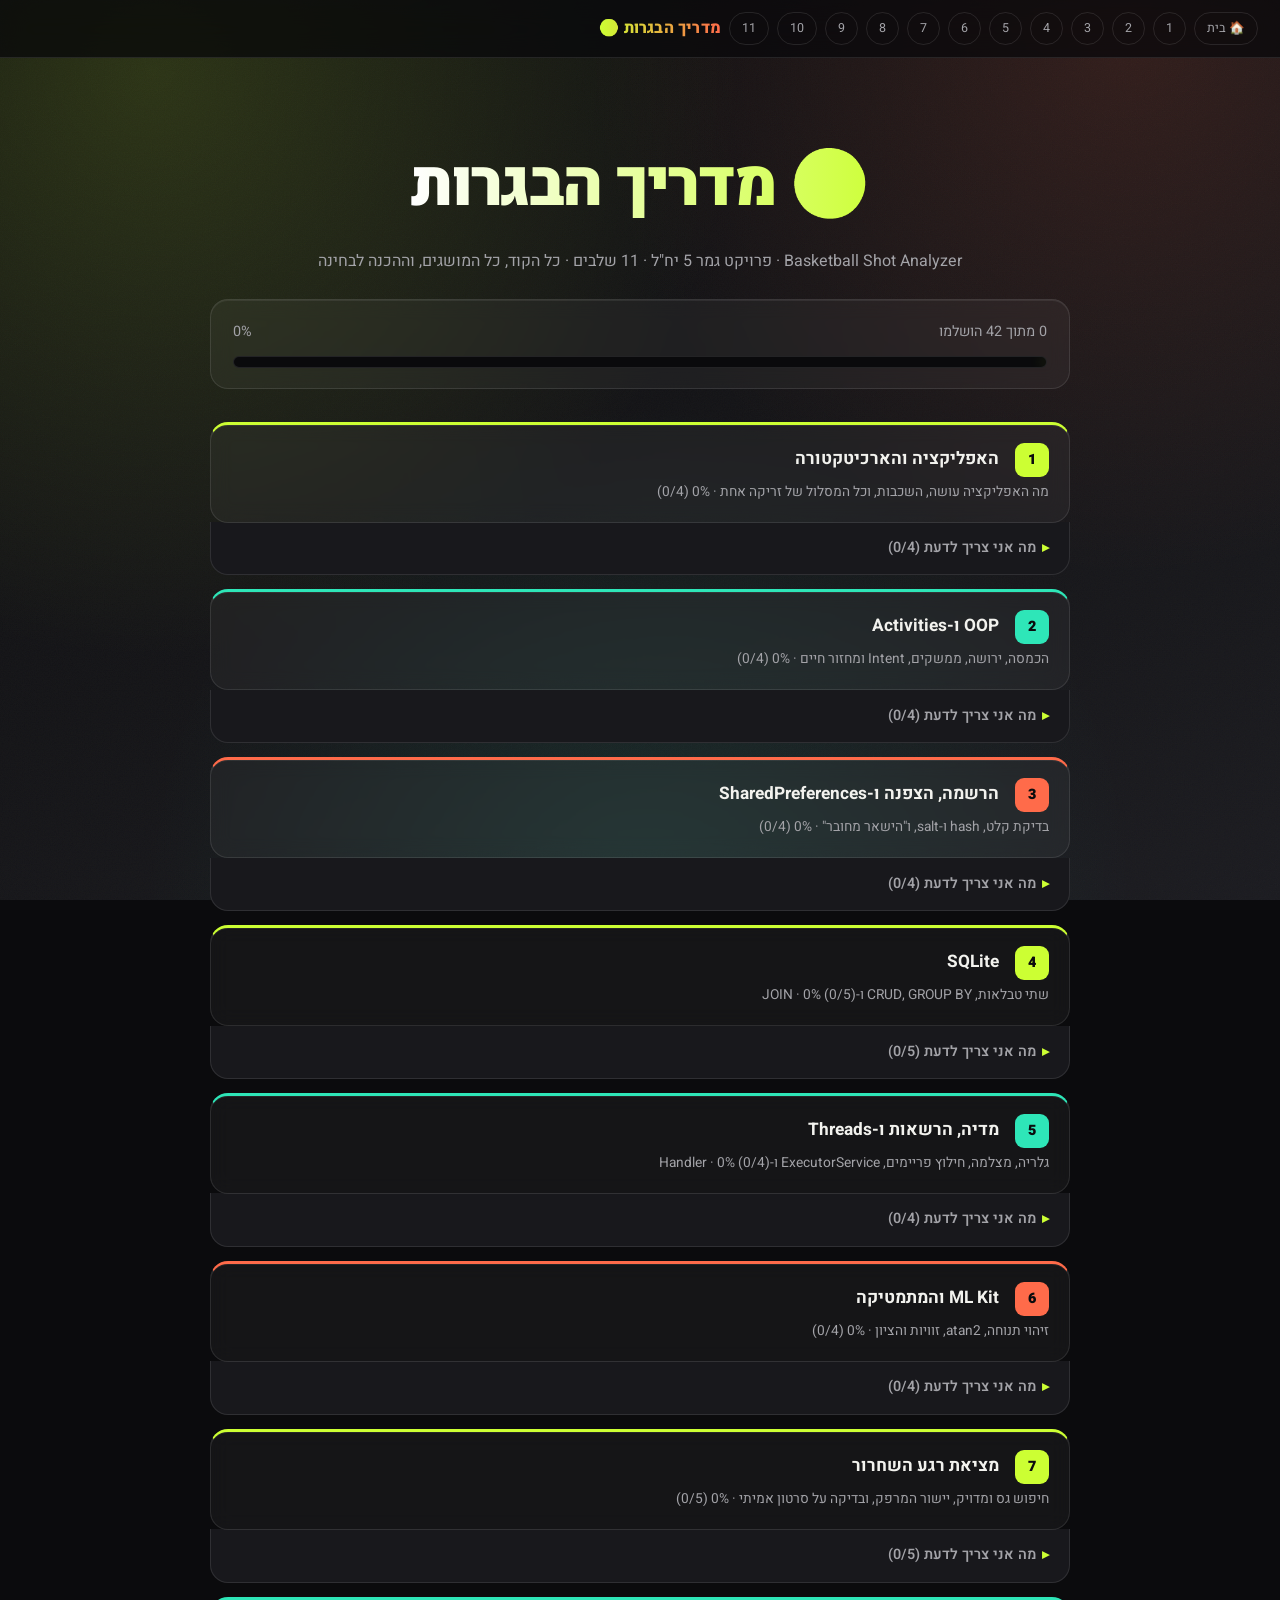
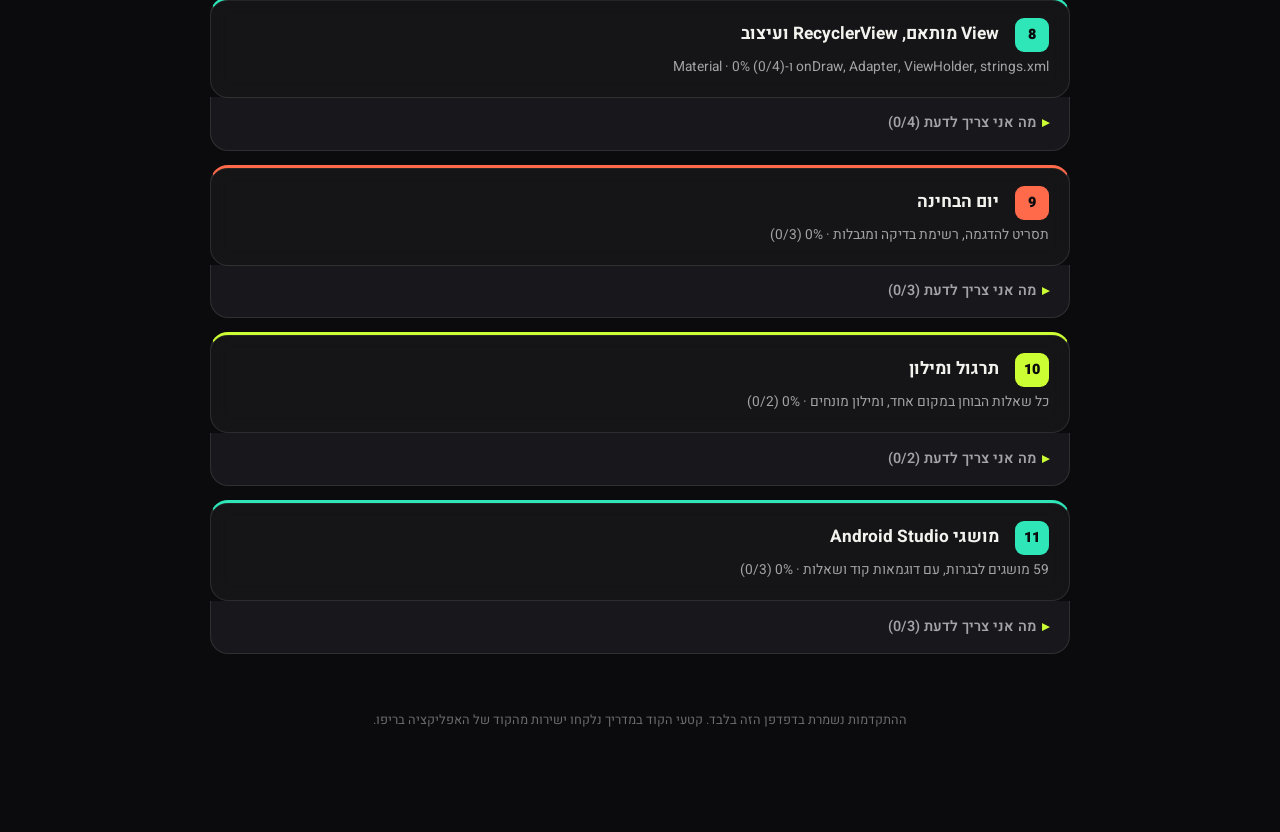
==== docs/index.html @ 3487dc6b "Add the bagrut study site as GitHub Pages in docs/ Eleven stage pages built from the study guide (co" ====
<!DOCTYPE html>
<html lang="he" dir="rtl">
<head>
<meta charset="UTF-8">
<meta name="viewport" content="width=device-width, initial-scale=1.0">
<title>מדריך הבגרות · Basketball Shot Analyzer</title>
<link rel="stylesheet" href="style.css?v=1">
<link rel="stylesheet" href="guide.css?v=1">
</head>
<body>
<div class="topnav" id="topnav-mount"></div>

<div class="wrap">
  <header class="hero">
    <h1>🏀 מדריך הבגרות</h1>
    <div class="sub">Basketball Shot Analyzer · פרויקט גמר 5 יח"ל · 11 שלבים · כל הקוד, כל המושגים, וההכנה לבחינה</div>
  </header>

  <div class="progress-shell">
    <div class="progress-top">
      <span id="progress-label">0 מתוך 0 הושלמו</span>
      <span id="progress-pct">0%</span>
    </div>
    <div class="progress-bar-bg"><div class="progress-bar-fill" id="progress-fill"></div></div>
  </div>

  <div class="card-grid" id="cards"></div>

  <footer class="site-footer">
    ההתקדמות נשמרת בדפדפן הזה בלבד. קטעי הקוד במדריך נלקחו ישירות מהקוד של האפליקציה בריפו.
  </footer>
</div>
<script src="nav.js?v=1"></script>
<script src="effects.js?v=1"></script>
<script>
renderTopNav(null);
const CHECKLIST = {"s1": ["אני מסביר במשפט אחד מה האפליקציה עושה", "אני מכיר את 4 המסכים ואת 3 המדדים של הציון", "אני מסביר למה הקוד מחולק לשכבות", "אני מתאר את 10 השלבים של ניתוח זריקה"], "s2": ["אני מראה בקוד הכמסה, ירושה, ממשק והעמסה", "אני מסביר Intent מפורש ומרומז", "אני מסביר את finish ודגלי CLEAR_TASK", "אני מסביר למה יש קוד ב-onDestroy"], "s3": ["אני מסביר למה לא שומרים סיסמה כטקסט", "אני מסביר מה זה salt ולמה צריך אותו", "אני מתאר איך בודקים סיסמה בהתחברות", "אני מסביר מה נשמר ב-SharedPreferences ולמה"], "s4": ["אני מתאר את שתי הטבלאות ואת המפתח הזר", "אני מראה איפה כל פעולת CRUD", "אני מסביר את שאילתת GROUP BY", "אני מסביר את ה-LEFT JOIN", "אני מסביר למה משתמשים ב-?"], "s5": ["אני מסביר הרשאות בזמן ריצה", "אני מסביר ActivityResultLauncher", "אני מסביר למה הניתוח לא על ה-thread הראשי", "אני מסביר את התפקיד של Handler"], "s6": ["אני מסביר מה ML Kit מחזיר", "אני מסביר את isInFrame ו-isUprightBody", "אני מחשב זווית עם atan2 בעל-פה", "אני מחשב ציון לדוגמה בעל-פה"], "s7": ["אני מסביר את שלושת שלבי החיפוש", "אני מסביר למה מחלקים באורך הגו", "אני מסביר למה חוזרים לתחילת \"היד למעלה\"", "אני מסביר את releaseIndex ואת החציון", "אני מסביר את כפתורי התיקון הידני"], "s8": ["אני מסביר onDraw, Canvas ו-Paint", "אני מסביר איך עובד הזום", "אני מסביר Adapter ו-ViewHolder", "אני מסביר למה הטקסטים ב-strings.xml"], "s9": ["עברתי על תסריט ההדגמה", "הכנתי סרטונים קצרים שעובדים", "אני יודע לענות על כל המגבלות בכנות"], "s10": ["עברתי על כל השאלות", "סימנתי \"אני יודע את זה\" על כל השאלות"], "s11": ["עברתי על כל המושגים שמסומנים \"בפרויקט שלך\"", "עברתי על שאר המושגים", "אני יודע לענות על השאלה של כל מושג"]};
const STORAGE_KEY = "bagrut-guide-progress-v1";
function loadState() {
  try { return JSON.parse(localStorage.getItem(STORAGE_KEY)) || {}; } catch (e) { return {}; }
}
function saveState(state) { try { localStorage.setItem(STORAGE_KEY, JSON.stringify(state)); } catch (e) {} }
let state = loadState();
function itemKey(id, i) { return id + "-" + i; }
function escapeHtml(s) {
  return s.replace(/[&<>"']/g, c => ({ "&": "&amp;", "<": "&lt;", ">": "&gt;", '"': "&quot;", "'": "&#39;" }[c]));
}
function render() {
  const container = document.getElementById("cards");
  container.innerHTML = "";
  let totalItems = 0, totalDone = 0;
  PAGES.forEach(page => {
    const items = CHECKLIST[page.id] || [];
    const done = items.filter((_, i) => state[itemKey(page.id, i)]).length;
    totalItems += items.length;
    totalDone += done;
    const pct = items.length ? Math.round((done / items.length) * 100) : 0;
    const wrap = document.createElement("div");
    wrap.className = "stage-card-wrap";
    const checklistHtml = items.length ? `
      <details class="stage-checklist">
        <summary>מה אני צריך לדעת (${done}/${items.length})</summary>
        <ul>
          ${items.map((label, i) => `
            <li><label>
              <input type="checkbox" data-page="${page.id}" data-i="${i}" ${state[itemKey(page.id, i)] ? "checked" : ""}>
              <span>${escapeHtml(label)}</span>
            </label></li>`).join("")}
        </ul>
      </details>` : "";
    wrap.innerHTML = `
      <a class="stage-card" href="${page.href}">
        <span class="num">${page.label}</span>
        <span class="name">${page.title}</span>
        <div class="weeks">${page.weeks} · ${pct}% (${done}/${items.length})</div>
      </a>
      ${checklistHtml}`;
    container.appendChild(wrap);
  });
  document.getElementById("progress-label").textContent = `${totalDone} מתוך ${totalItems} הושלמו`;
  const overallPct = totalItems ? Math.round((totalDone / totalItems) * 100) : 0;
  document.getElementById("progress-pct").textContent = overallPct + "%";
  document.getElementById("progress-fill").style.width = overallPct + "%";
}
document.addEventListener("change", e => {
  const t = e.target;
  if (!t.matches || !t.matches('input[type="checkbox"][data-page]')) return;
  state[itemKey(t.dataset.page, +t.dataset.i)] = t.checked;
  saveState(state);
  const openIds = [...document.querySelectorAll(".stage-checklist[open] input")].map(i => i.dataset.page);
  render();
  document.querySelectorAll(".stage-checklist").forEach(d => {
    const first = d.querySelector("input");
    if (first && openIds.includes(first.dataset.page)) d.open = true;
  });
});
render();
</script>
</body>
</html>
---- docs/style.css ----
@import url('https://fonts.googleapis.com/css2?family=Heebo:wght@300;400;500;600;700;800;900&family=JetBrains+Mono:wght@400;500;600&display=swap');

:root {
  --bg-0: #0b0b0d;
  --bg-1: #131316;
  --bg-2: #1a1a1f;
  --card: rgba(255, 255, 255, 0.045);
  --card-solid: #18181c;
  --card-border: rgba(255, 255, 255, 0.10);
  --card-border-hover: rgba(204, 255, 51, 0.65);
  --accent: #ccff33;
  --accent-2: #2ee6b8;
  --accent-3: #ff6b4a;
  --text: #f2f2ee;
  --text-dim: #a3a3a8;
  --text-faint: #6b6b70;
  --done: #2ee6b8;
  --danger: #ff8a8a;
  --code-bg: #0a0a0c;
  --radius: 18px;
  --radius-sm: 12px;
  --shadow-soft: 0 10px 40px -12px rgba(4,6,20,0.6);
  --shadow-lift: 0 20px 60px -16px rgba(4,6,20,0.65), 0 2px 8px -2px rgba(204,255,51,0.12);
  --glow-accent: 0 0 0 3px rgba(204,255,51,0.16), 0 8px 30px -8px rgba(204,255,51,0.35);
  --edge-hi: inset 0 1px 0 rgba(255,255,255,0.07);
  --ease: cubic-bezier(.22,1,.36,1);
  --ease-spring: cubic-bezier(.34,1.56,.64,1);
}
* { box-sizing: border-box; }
html { scroll-behavior: smooth; }
body {
  margin: 0;
  font-family: "Heebo", -apple-system, "Segoe UI", Arial, sans-serif;
  color: var(--text);
  line-height: 1.7;
  min-height: 100vh;
  background: var(--bg-0);
  background-image:
    url("data:image/svg+xml,%3Csvg xmlns='http://www.w3.org/2000/svg' width='180' height='180'%3E%3Cfilter id='n'%3E%3CfeTurbulence type='fractalNoise' baseFrequency='0.85' numOctaves='3' stitchTiles='stitch'/%3E%3C/filter%3E%3Crect width='100%25' height='100%25' filter='url(%23n)' opacity='0.035'/%3E%3C/svg%3E"),
    radial-gradient(circle at 12% 8%, rgba(204,255,51,0.16), transparent 42%),
    radial-gradient(circle at 88% 4%, rgba(255,107,74,0.14), transparent 38%),
    radial-gradient(circle at 50% 100%, rgba(46,230,184,0.10), transparent 45%),
    linear-gradient(160deg, var(--bg-0) 0%, var(--bg-1) 55%, var(--bg-2) 100%);
  background-repeat: repeat, no-repeat, no-repeat, no-repeat, no-repeat;
  background-size: 180px 180px, auto, auto, auto, auto;
  background-attachment: fixed;
  position: relative;
}
a { color: var(--accent); }

/* ---------------- accessibility: respect reduced motion ---------------- */
@media (prefers-reduced-motion: reduce) {
  *, *::before, *::after {
    animation-duration: 0.001ms !important;
    animation-iteration-count: 1 !important;
    transition-duration: 0.001ms !important;
    scroll-behavior: auto !important;
  }
}

/* ---------------- keyboard focus ---------------- */
a:focus-visible, button:focus-visible {
  outline: 2px solid var(--accent);
  outline-offset: 2px;
  border-radius: 4px;
}
.term-in:focus-visible { outline: none; }

@keyframes fadeInUp {
  from { opacity: 0; transform: translateY(14px); }
  to { opacity: 1; transform: translateY(0); }
}
@keyframes fadeIn {
  from { opacity: 0; } to { opacity: 1; }
}
@keyframes popIn {
  0% { opacity: 0; transform: scale(.6); }
  60% { opacity: 1; transform: scale(1.08); }
  100% { transform: scale(1); }
}
@keyframes shimmer {
  0% { background-position: -200% 0; }
  100% { background-position: 200% 0; }
}
@keyframes floatY {
  0%, 100% { transform: translateY(0); }
  50% { transform: translateY(-6px); }
}
@keyframes blink { 0%, 55% { opacity: 1; } 56%, 100% { opacity: 0; } }
@keyframes spin { to { transform: rotate(360deg); } }
@keyframes ringPulse {
  0% { box-shadow: 0 0 0 0 rgba(204,255,51,0.45); }
  100% { box-shadow: 0 0 0 14px rgba(204,255,51,0); }
}
@keyframes revealPop {
  0% { opacity: 0; transform: translateY(32px) scale(.95); }
  55% { opacity: 1; }
  100% { opacity: 1; transform: translateY(0) scale(1); }
}
@keyframes gradientShift {
  0%, 100% { background-position: 0% 50%; }
  50% { background-position: 100% 50%; }
}
@keyframes pillGlow {
  0%, 100% { box-shadow: 0 0 0 1px rgba(204,255,51,0.25) inset, 0 0 12px 0 rgba(204,255,51,0.35); }
  50% { box-shadow: 0 0 0 1px rgba(204,255,51,0.4) inset, 0 0 22px 4px rgba(204,255,51,0.55); }
}

/* ---------- scroll-triggered entrance (progressive enhancement, see effects.js) ---------- */
.reveal-hidden { opacity: 0; transform: translateY(32px) scale(.95); }
.reveal-in { animation: revealPop .7s var(--ease-spring) both; }

.reveal { animation: fadeInUp .55s var(--ease) both; }
.wrap > *:nth-child(1) { animation-delay: .02s; }
.wrap > *:nth-child(2) { animation-delay: .08s; }
.wrap > *:nth-child(3) { animation-delay: .14s; }

/* ---------------- top nav ---------------- */
.topnav {
  position: sticky;
  top: 0;
  z-index: 30;
  display: flex;
  align-items: center;
  gap: 8px;
  padding: 12px 22px;
  background: rgba(10, 10, 12, 0.78);
  backdrop-filter: blur(14px) saturate(140%);
  -webkit-backdrop-filter: blur(14px) saturate(140%);
  border-bottom: 1px solid var(--card-border);
  flex-wrap: wrap;
  animation: fadeIn .4s ease both;
}
.topnav .brand {
  font-weight: 800;
  text-decoration: none;
  color: var(--text);
  margin-left: auto;
  background: linear-gradient(90deg, var(--accent), var(--accent-3));
  -webkit-background-clip: text;
  background-clip: text;
  color: transparent;
  letter-spacing: .2px;
}
.topnav .stage-pill {
  font-size: 0.78rem;
  color: var(--text-dim);
  border: 1px solid var(--card-border);
  padding: 5px 12px;
  border-radius: 999px;
  text-decoration: none;
  white-space: nowrap;
  transition: all .25s var(--ease);
}
.topnav .stage-pill:hover { border-color: var(--card-border-hover); color: var(--text); transform: translateY(-1px); background: rgba(204,255,51,0.08); }
.topnav .stage-pill:active { transform: translateY(0) scale(0.96); transition-duration: .1s; }
.topnav .stage-pill.current { border-color: var(--accent); color: var(--text); background: linear-gradient(90deg, rgba(204,255,51,0.22), rgba(255,107,74,0.14)); animation: pillGlow 2.6s ease-in-out infinite; }
.topnav .stage-pill.wsl { border-color: var(--accent-2); }

.wrap { max-width: 900px; margin: 0 auto; padding: 30px 20px 100px; }

header.hero { text-align: center; margin-bottom: 6px; }
header.hero h1 {
  font-size: clamp(2.3rem, 7vw, 4rem);
  margin-bottom: 8px;
  font-weight: 900;
  letter-spacing: -0.03em;
  background: linear-gradient(90deg, #fff, var(--accent) 35%, var(--accent-3) 60%, var(--accent-2) 85%, #fff);
  background-size: 300% 100%;
  -webkit-background-clip: text; background-clip: text; color: transparent;
  animation: floatY 6s ease-in-out infinite, gradientShift 8s ease-in-out infinite;
  display: inline-block;
}
header.hero .sub { color: var(--text-dim); font-size: 1rem; }

/* ---------------- lesson header ---------------- */
.lesson-head { margin-bottom: 30px; }
.lesson-head .stage-tag {
  color: var(--accent-2);
  font-weight: 700;
  font-size: 0.85rem;
  letter-spacing: .5px;
  text-transform: uppercase;
}
.lesson-head h1 {
  font-size: clamp(1.9rem, 5.5vw, 2.75rem);
  margin: 6px 0;
  font-weight: 800;
  letter-spacing: -0.02em;
}
.lesson-head .weeks { color: var(--text-dim); font-size: 0.98rem; }

article { animation: fadeIn .5s ease both; }
article h2 {
  font-size: 1.5rem;
  margin-top: 46px;
  padding-bottom: 10px;
  border-bottom: 1px solid var(--card-border);
  color: var(--text);
  font-weight: 800;
  letter-spacing: -0.01em;
  position: relative;
}
article h2::before {
  content: "";
  display: inline-block;
  width: 11px; height: 11px;
  border-radius: 3px;
  background: var(--accent);
  margin-inline-end: 10px;
  transform: rotate(45deg);
}
article h3 {
  font-size: 1.1rem;
  margin-top: 28px;
  color: var(--accent);
  font-weight: 600;
}
article p { margin: 13px 0; color: var(--text); }
article ul, article ol { margin: 10px 0; padding-inline-start: 24px; }
article li { margin: 7px 0; }
article strong { color: #fff; font-weight: 700; }
article em { color: var(--accent-2); font-style: normal; }
article a { text-underline-offset: 3px; text-decoration-thickness: 1.5px; transition: color .2s ease; }
article a:hover { color: var(--accent-3); }

article code {
  background: var(--code-bg);
  border: 1px solid var(--card-border);
  border-radius: 5px;
  padding: 2px 7px;
  font-family: "JetBrains Mono", Consolas, monospace;
  font-size: 0.87em;
  direction: ltr;
  unicode-bidi: embed;
  color: #e2f0a3;
}
article pre {
  background: var(--code-bg);
  border: 1px solid var(--card-border);
  border-radius: var(--radius-sm);
  padding: 16px 18px;
  overflow-x: auto;
  direction: ltr;
  text-align: left;
  margin: 16px 0;
  box-shadow: var(--shadow-soft);
  position: relative;
}
article pre::before {
  content: "●  ●  ●";
  display: block;
  color: #45454c;
  font-size: 0.6rem;
  letter-spacing: 3px;
  margin-bottom: 8px;
}
article pre code {
  background: none; border: none; padding: 0;
  font-size: 0.86rem; color: #e2e2da;
}

.callout {
  background: linear-gradient(135deg, rgba(204,255,51,0.10), rgba(255,107,74,0.06));
  border: 1px solid var(--card-border);
  border-inline-start: 3px solid var(--accent);
  border-radius: var(--radius-sm);
  padding: 14px 18px;
  margin: 18px 0;
  font-size: 0.96rem;
  transition: transform .25s var(--ease), border-color .25s ease;
}
.callout:hover { transform: translateX(-2px); border-color: var(--card-border-hover); }
.callout strong.tag { color: var(--accent); }

.reference-note {
  background: linear-gradient(135deg, rgba(46,230,184,0.10), rgba(46,230,184,0.03));
  border: 1px solid var(--card-border);
  border-inline-start: 3px solid var(--accent-2);
  border-radius: var(--radius-sm);
  padding: 14px 18px;
  margin: 20px 0;
  font-size: 0.94rem;
}

/* ---------------- index cards ---------------- */
.card-grid { display: grid; gap: 14px; margin: 22px 0; }
.stage-card {
  display: block;
  background: var(--card);
  backdrop-filter: blur(10px);
  border: 1px solid var(--card-border);
  border-top: 3px solid var(--accent);
  border-radius: var(--radius);
  padding: 18px 20px;
  text-decoration: none;
  color: var(--text);
  transition: transform .3s var(--ease-spring), border-color .3s ease, box-shadow .3s ease;
  position: relative;
  overflow: hidden;
  box-shadow: var(--edge-hi);
  --mx: 50%; --my: 50%; --rx: 0deg; --ry: 0deg;
  transform-style: preserve-3d;
  will-change: transform;
}
.stage-card::after {
  content: "";
  position: absolute; inset: 0;
  background: linear-gradient(120deg, transparent 30%, rgba(255,255,255,0.05) 45%, transparent 60%);
  transform: translateX(-100%);
  transition: transform .6s ease;
}
.stage-card:hover::after { transform: translateX(100%); }
.stage-card::before {
  content: "";
  position: absolute; inset: 0;
  background: radial-gradient(circle at var(--mx) var(--my), rgba(255,255,255,0.14), transparent 55%);
  opacity: 0;
  transition: opacity .35s ease;
  pointer-events: none;
}
.stage-card:hover::before { opacity: 1; }
.stage-card:hover {
  border-color: var(--card-border-hover);
  transform: perspective(700px) rotateX(var(--rx)) rotateY(var(--ry)) translateY(-4px) scale(1.015);
  box-shadow: var(--shadow-lift), var(--edge-hi), 0 0 32px -8px rgba(204,255,51,0.35);
}
.stage-card:active { transform: perspective(700px) rotateX(var(--rx)) rotateY(var(--ry)) translateY(-1px) scale(0.98); transition-duration: .1s; }
.stage-card .num {
  display: inline-flex;
  width: 34px; height: 34px;
  border-radius: 9px;
  align-items: center; justify-content: center;
  font-weight: 900;
  font-size: 0.9rem;
  margin-inline-end: 12px;
  background: var(--accent);
  color: #0b0b0d;
}
.stage-card .name { font-weight: 700; font-size: 1.08rem; }
.stage-card .weeks { color: var(--text-dim); font-size: 0.86rem; margin-top: 4px; }
.stage-card-wrap:nth-child(3n+2) .stage-card { border-top-color: var(--accent-2); }
.stage-card-wrap:nth-child(3n+2) .stage-card .num { background: var(--accent-2); }
.stage-card-wrap:nth-child(3n+3) .stage-card { border-top-color: var(--accent-3); }
.stage-card-wrap:nth-child(3n+3) .stage-card .num { background: var(--accent-3); }
.stage-card.wsl { border-top-color: var(--accent-2); }
.stage-card.wsl .num { background: var(--accent-2); }

.stage-checklist {
  margin-top: -1px;
  background: var(--card-solid);
  border: 1px solid var(--card-border);
  border-top: none;
  border-radius: 0 0 var(--radius) var(--radius);
  padding: 4px 16px;
  font-size: 0.9rem;
}
.stage-checklist summary {
  cursor: pointer;
  padding: 10px 4px;
  color: var(--text-dim);
  font-weight: 600;
  list-style: none;
}
.stage-checklist summary::-webkit-details-marker { display: none; }
.stage-checklist summary::before {
  content: "▸";
  display: inline-block;
  margin-inline-end: 6px;
  color: var(--accent);
}
.stage-checklist[open] summary::before { content: "▾"; }
.stage-checklist ul { list-style: none; margin: 0; padding: 0 0 10px; }
.stage-checklist li { padding: 6px 4px; border-top: 1px solid var(--card-border); }
.stage-checklist li:first-child { border-top: none; }
.stage-checklist label { display: flex; align-items: flex-start; gap: 8px; cursor: pointer; color: var(--text); }
.stage-checklist input[type="checkbox"] { margin-top: 3px; accent-color: var(--accent); width: 16px; height: 16px; flex: none; cursor: pointer; }
.stage-checklist input[type="checkbox"]:checked + span { color: var(--text-dim); text-decoration: line-through; }

/* ---------------- prev/next ---------------- */
.prevnext {
  display: flex;
  justify-content: space-between;
  gap: 12px;
  margin-top: 46px;
  padding-top: 22px;
  border-top: 1px solid var(--card-border);
}
.prevnext a {
  flex: 1;
  background: var(--card);
  backdrop-filter: blur(10px);
  border: 1px solid var(--card-border);
  border-radius: var(--radius-sm);
  padding: 13px 16px;
  text-decoration: none;
  color: var(--text);
  font-size: 0.92rem;
  transition: all .25s var(--ease);
}
.prevnext a:hover { border-color: var(--card-border-hover); transform: translateY(-2px); box-shadow: var(--shadow-lift), var(--edge-hi); }
.prevnext a:active { transform: translateY(0) scale(0.99); transition-duration: .1s; }
.prevnext .dir { display: block; color: var(--text-dim); font-size: 0.76rem; margin-bottom: 3px; }

/* ---------------- progress bar ---------------- */
.progress-shell {
  background: var(--card);
  backdrop-filter: blur(10px);
  border: 1px solid var(--card-border);
  border-radius: var(--radius);
  padding: 20px 22px;
  margin: 24px 0 32px;
  box-shadow: var(--edge-hi);
}
.progress-top { display: flex; justify-content: space-between; margin-bottom: 12px; font-size: 0.9rem; color: var(--text-dim); }
.progress-bar-bg { background: var(--code-bg); border-radius: 999px; height: 12px; overflow: hidden; border: 1px solid var(--card-border); }
.progress-bar-fill {
  height: 100%;
  background: linear-gradient(90deg, var(--accent), var(--accent-2), var(--accent-3));
  background-size: 200% 100%;
  border-radius: 999px;
  transition: width .6s var(--ease);
  width: 0%;
  animation: shimmer 3s linear infinite;
  box-shadow: 0 0 14px 1px rgba(204,255,51,0.45);
}

footer.site-footer { text-align: center; color: var(--text-faint); font-size: 0.8rem; margin-top: 56px; }

/* ---------------- interactive practice ---------------- */
.practice-banner {
  display: block;
  margin-top: 44px;
  background: linear-gradient(90deg, rgba(204,255,51,0.18), rgba(255,107,74,0.18));
  border: 1px solid var(--accent);
  border-radius: var(--radius);
  padding: 16px 20px;
  text-decoration: none;
  color: var(--text);
  font-weight: 700;
  text-align: center;
  transition: transform .25s var(--ease);
}
.practice-banner:hover { transform: translateY(-2px) scale(1.01); }

.p-quiz, .p-scenario, .p-task {
  background: var(--card);
  backdrop-filter: blur(10px);
  border: 1px solid var(--card-border);
  border-radius: var(--radius);
  padding: 20px 22px;
  margin: 20px 0;
  transition: border-color .3s ease, box-shadow .3s ease;
  box-shadow: var(--edge-hi);
  position: relative;
  overflow: hidden;
  --mx: 50%; --my: 50%;
}
.p-quiz::before, .p-scenario::before, .p-task::before {
  content: "";
  position: absolute; inset: 0;
  background: radial-gradient(circle at var(--mx) var(--my), rgba(204,255,51,0.10), transparent 60%);
  opacity: 0;
  transition: opacity .35s ease;
  pointer-events: none;
}
.p-quiz:hover::before, .p-scenario:hover::before, .p-task:hover::before { opacity: 1; }
.p-quiz:hover, .p-scenario:hover, .p-task:hover { border-color: var(--card-border-hover); box-shadow: var(--edge-hi), 0 0 26px -10px rgba(204,255,51,0.3); }
.p-scenario { border-inline-start: 3px solid var(--accent); }
.p-task { border-inline-start: 3px solid var(--accent-2); }
.p-quiz .p-q, .p-step .p-q { font-weight: 700; margin-bottom: 14px; font-size: 1.02rem; }
.p-scenario h3, .p-task h3 { margin-top: 0; color: var(--text); }
.p-intro { color: var(--text-dim); margin-bottom: 16px; }
.p-situation {
  background: var(--code-bg);
  border: 1px dashed var(--card-border);
  border-radius: 10px;
  padding: 12px 16px;
  margin: 16px 0 12px;
  font-size: 0.95rem;
  animation: fadeInUp .35s var(--ease) both;
}
.p-opts { display: grid; gap: 9px; margin: 10px 0; }
button.p-opt {
  background: var(--code-bg);
  border: 1px solid var(--card-border);
  border-radius: 10px;
  color: var(--text);
  padding: 12px 16px;
  font-size: 0.95rem;
  font-family: inherit;
  text-align: start;
  cursor: pointer;
  transition: all .2s var(--ease);
}
button.p-opt:hover:not(:disabled) { border-color: var(--accent); background: rgba(204,255,51,0.08); transform: translateX(-3px); }
button.p-opt:active:not(:disabled) { transform: translateX(-1px) scale(0.985); transition-duration: .1s; }
button.p-opt.good { border-color: var(--done); background: rgba(46,230,184,0.14); animation: popIn .35s var(--ease); }
button.p-opt.bad { border-color: var(--danger); background: rgba(255,138,138,0.12); }
button.p-opt:disabled { opacity: 0.55; cursor: default; }
.p-why, .p-feedback {
  margin-top: 12px;
  padding: 12px 16px;
  border-radius: 10px;
  background: rgba(204,255,51,0.08);
  border: 1px solid var(--card-border);
  font-size: 0.93rem;
  animation: fadeInUp .3s var(--ease) both;
}
button.p-next {
  margin-top: 14px;
  background: linear-gradient(90deg, var(--accent), var(--accent-3));
  border: none;
  border-radius: 10px;
  color: #05070f;
  font-weight: 700;
  font-family: inherit;
  padding: 11px 20px;
  cursor: pointer;
  font-size: 0.95rem;
  transition: transform .2s var(--ease), filter .2s ease;
}
button.p-next:hover { filter: brightness(1.12); transform: translateY(-2px); box-shadow: var(--glow-accent); }
button.p-next:active { transform: translateY(0) scale(0.97); transition-duration: .1s; }
.p-debrief {
  margin-top: 18px;
  padding: 14px 18px;
  border-radius: 10px;
  background: rgba(46,230,184,0.1);
  border: 1px solid var(--done);
  font-size: 0.95rem;
  animation: popIn .4s var(--ease);
}
.p-step { margin-top: 20px; padding-top: 4px; animation: fadeInUp .35s var(--ease) both; }

button.p-help-btn {
  display: block;
  margin-top: 12px;
  background: transparent;
  border: 1px dashed var(--accent-3);
  color: var(--accent-3);
  border-radius: 10px;
  padding: 8px 14px;
  font-family: inherit;
  font-size: 0.88rem;
  cursor: pointer;
  transition: all .2s var(--ease);
}
button.p-help-btn:hover { background: rgba(255,107,74,0.1); border-style: solid; }
.p-help {
  margin-top: 10px;
  padding: 12px 16px;
  border-radius: 10px;
  background: rgba(255,107,74,0.08);
  border: 1px solid var(--accent-3);
  font-size: 0.93rem;
  animation: fadeInUp .3s var(--ease) both;
}
.p-task details {
  margin-top: 14px;
  background: var(--code-bg);
  border: 1px solid var(--card-border);
  border-radius: 10px;
  padding: 12px 16px;
  transition: border-color .2s ease;
}
.p-task details:hover { border-color: var(--card-border-hover); }
.p-task summary { cursor: pointer; font-weight: 600; color: var(--accent); }
.p-task details[open] summary { margin-bottom: 10px; }
.p-mission { margin-bottom: 4px; }

/* ---------------- in-browser terminal simulator ---------------- */
.term-wrap { margin: 24px 0; }
.term-missions {
  background: var(--card-solid);
  border: 1px solid var(--card-border);
  border-bottom: none;
  border-radius: var(--radius) var(--radius) 0 0;
  padding: 14px 18px;
  font-size: 0.92rem;
}
.term-missions-title { font-weight: 700; margin-bottom: 8px; }
.term-missions ul { list-style: none; margin: 0; padding: 0; }
.term-missions li { padding: 4px 0; color: var(--text-dim); }
.term-missions li.done { color: var(--done); }
.term-missions li code { font-size: 0.85em; }
.term-missions-done {
  margin-top: 10px;
  color: var(--done);
  font-weight: 700;
}
.term-box {
  background: #09090b;
  border: 1px solid var(--card-border);
  border-radius: 0 0 var(--radius) var(--radius);
  overflow: hidden;
  font-family: "JetBrains Mono", Consolas, monospace;
  font-size: 0.85rem;
  position: relative;
}
.term-wrap:not(:has(.term-missions)) .term-box { border-radius: var(--radius); }
.term-bar {
  background: #0e0e11;
  color: var(--text-dim);
  padding: 8px 14px;
  font-size: 0.78rem;
  border-bottom: 1px solid var(--card-border);
  text-align: left;
}
.term-bar::before {
  content: "";
  display: inline-block;
  width: 40px; height: 10px;
  vertical-align: middle;
  margin-inline-end: 8px;
  background:
    radial-gradient(circle 4px at 6px 5px, #ff5f57, transparent 4.6px),
    radial-gradient(circle 4px at 20px 5px, #febc2e, transparent 4.6px),
    radial-gradient(circle 4px at 34px 5px, #28c840, transparent 4.6px);
  opacity: .85;
}
.term-out {
  padding: 12px 14px 2px;
  max-height: 300px;
  min-height: 60px;
  overflow-y: auto;
  text-align: left;
}
.t-cmd { color: #7ee7a8; white-space: pre-wrap; word-break: break-all; }
.t-out { color: var(--text); white-space: pre-wrap; word-break: break-all; }
.t-out.t-err { color: var(--danger); }
.t-out.t-muted { color: var(--text-dim); direction: rtl; text-align: right; }
.term-line {
  display: flex;
  align-items: center;
  padding: 6px 14px 12px;
  gap: 0;
}
.term-prompt { color: #7ee7a8; white-space: pre; }
.term-in {
  flex: 1;
  background: transparent;
  border: none;
  outline: none;
  color: var(--text);
  font-family: inherit;
  font-size: inherit;
  caret-color: var(--accent-2);
}

.quiz-mount .p-quiz { margin: 16px 0; }
.section-note { color: var(--text-dim); font-size: 0.88rem; margin-top: -6px; }

@media (max-width: 640px) {
  .wrap { padding: 22px 14px 90px; }
  .topnav { padding: 10px 14px; gap: 6px; }
}
---- docs/guide.css ----
/* guide.css - components of the bagrut guide, on top of style.css (same design as the DevOps course site) */
:root {
  --paper: var(--bg-0);
  --panel: var(--card);
  --ink: var(--text);
  --muted: var(--text-dim);
  --rule: var(--card-border);
  --brass: var(--accent-2);
  --code-ink: #e2e2da;
  --tk: #ff8a6b;
  --ts: #2ee6b8;
  --tc: #6f6f76;
  --tn: #ccff33;
  --ta: #ffd166;
  --good: #2ee6b8;
  --medium: #ffd166;
  --bad: #ff8a8a;
  --mono: "JetBrains Mono", Consolas, monospace;
  --display: "Heebo", -apple-system, "Segoe UI", Arial, sans-serif;
  color-scheme: dark;
}

/* sections that came from the single-page guide */
article section.ch { padding: 0; border: 0; }
article .lead { font-size: 1.08rem; color: var(--text-dim); }

/* code blocks with the file name */
figure.code { margin: 18px 0; min-width: 0; }
figure.code figcaption {
  font: 500 0.78rem/1 var(--mono); color: var(--text-dim);
  padding: 0 4px 8px; text-align: left; direction: ltr;
}
figure.code pre { margin: 0; }
figure.code .ln { display: block; min-height: 1.6em; }
.tk { color: var(--tk); font-weight: 600; } .ts { color: var(--ts); } .tc { color: var(--tc); }
.tn { color: var(--tn); } .ta { color: var(--ta); }

/* "what to say to the examiner" */
.say {
  margin: 22px 0; padding: 14px 18px;
  background: linear-gradient(135deg, rgba(204,255,51,0.10), rgba(255,107,74,0.06));
  border: 1px solid var(--card-border); border-inline-start: 3px solid var(--accent);
  border-radius: var(--radius-sm);
}
.say .lbl { font-size: 0.82rem; font-weight: 700; color: var(--accent); }
.say p { margin: 6px 0 0; font-size: 1.04rem; }

/* tables */
.tbl { overflow-x: auto; margin: 18px 0; border: 1px solid var(--card-border); border-radius: var(--radius-sm); background: var(--card); }
table { border-collapse: collapse; width: 100%; font-size: 0.95rem; }
th, td { text-align: right; padding: 10px 14px; border-bottom: 1px solid var(--card-border); vertical-align: top; }
tr:last-child td { border-bottom: 0; }
th { font-size: 0.8rem; color: var(--text-dim); font-weight: 700; }

/* layers of the architecture */
.layers { display: grid; gap: 10px; margin: 20px 0; }
.layer {
  display: grid; grid-template-columns: 110px minmax(0, 1fr); gap: 6px 16px; align-items: baseline;
  background: var(--card); border: 1px solid var(--card-border); border-radius: var(--radius-sm); padding: 12px 16px;
}
.layer .nm { font: 600 0.95rem var(--mono); color: var(--accent); direction: ltr; text-align: right; }
.layer .cls { display: flex; flex-wrap: wrap; gap: 4px 14px; font-family: var(--mono); font-size: 0.85rem; direction: ltr; justify-content: flex-end; }
.layer .why { grid-column: 2; font-size: 0.92rem; color: var(--text-dim); }

/* ordered steps */
ol.steps { list-style: none; padding: 0; margin: 18px 0; counter-reset: s; }
ol.steps > li {
  counter-increment: s; display: grid; grid-template-columns: 34px minmax(0, 1fr); gap: 12px;
  padding: 12px 0; border-top: 1px solid var(--card-border); margin: 0;
}
ol.steps > li::before {
  content: counter(s); width: 28px; height: 28px; border-radius: 8px; display: grid; place-items: center;
  background: var(--accent); color: #111; font-weight: 800; font-size: 0.9rem;
}
ol.steps .th { font-size: 0.8rem; color: var(--accent-2); font-weight: 700; }

/* exam questions (open answer) */
.qa { margin: 18px 0 8px; }
.qa h4 { color: var(--accent-2); font-size: 0.9rem; margin: 26px 0 8px; }
.qa details {
  background: var(--card); border: 1px solid var(--card-border); border-radius: var(--radius-sm);
  margin: 8px 0; transition: border-color .25s ease;
}
.qa details:hover { border-color: var(--card-border-hover); }
.qa summary { cursor: pointer; padding: 12px 16px; font-weight: 600; list-style: none; display: grid; grid-template-columns: 22px minmax(0, 1fr); gap: 8px; }
.qa summary::-webkit-details-marker { display: none; }
.qa summary::before { content: "+"; font: 600 1.1rem/1.4 var(--mono); color: var(--accent); }
.qa details[open] summary::before { content: "−"; }
.qa .ans { padding: 0 46px 14px 16px; }
.qa .ans p { margin: 4px 0; }

/* labs */
.lab {
  margin: 24px 0; padding: 18px 20px; background: var(--card); border: 1px solid var(--card-border);
  border-top: 3px solid var(--accent-2); border-radius: var(--radius);
}
.lab-title { font-weight: 800; font-size: 1.08rem; margin: 0 0 4px; }
.lab-sub { font-size: 0.92rem; color: var(--text-dim); margin: 0 0 14px; }
.lab-grid { display: grid; grid-template-columns: minmax(0, 1fr) minmax(0, 1fr); gap: 20px; align-items: start; }
.lab svg { width: 100%; height: auto; display: block; background: var(--code-bg); border: 1px solid var(--card-border); border-radius: var(--radius-sm); touch-action: none; }
.readout { font: 0.82rem/1.75 var(--mono); direction: ltr; text-align: left; min-width: 0; overflow-x: auto; }
.readout .big { font: 800 1.9rem/1.2 var(--display); color: var(--accent); }
.readout .k { color: var(--text-dim); }
.ctl { display: grid; gap: 4px; margin-bottom: 14px; }
.ctl label { font-size: 0.9rem; font-weight: 600; display: flex; justify-content: space-between; gap: 8px; }
.ctl label output { font: 600 0.9rem var(--mono); color: var(--accent); }
.ctl input[type=range] { width: 100%; accent-color: var(--accent); }
.chk { font-size: 0.9rem; display: flex; gap: 8px; align-items: center; }
.chk input { accent-color: var(--accent); }
.score-total { font: 900 4rem/1 var(--display); font-variant-numeric: tabular-nums; }
.bar { height: 6px; background: var(--code-bg); border-radius: 999px; margin: 8px 0 12px; overflow: hidden; }
.bar i { display: block; height: 100%; background: currentColor; border-radius: 999px; transition: width .25s; }
.parts { font: 0.8rem/1.8 var(--mono); direction: ltr; text-align: left; overflow-x: auto; }
.fb { margin-top: 10px; white-space: pre-line; }

/* practice quiz */
.quiz {
  margin: 22px 0; padding: 22px; background: var(--card); border: 1px solid var(--card-border);
  border-top: 3px solid var(--accent); border-radius: var(--radius); box-shadow: var(--shadow-soft);
}
.quiz-top { display: flex; flex-wrap: wrap; gap: 12px; align-items: center; justify-content: space-between; font-size: 0.9rem; color: var(--text-dim); }
.quiz select { font: inherit; color: var(--text); background: var(--code-bg); border: 1px solid var(--card-border); border-radius: 8px; padding: 6px 10px; }
.quiz .tag { font-size: 0.8rem; color: var(--accent-2); font-weight: 700; margin-top: 16px; }
.quiz .q { font-weight: 800; font-size: 1.3rem; line-height: 1.45; margin: 6px 0 16px; min-height: 2.6em; }
.quiz .a { border-top: 1px solid var(--card-border); padding-top: 12px; }
.btns { display: flex; flex-wrap: wrap; gap: 10px; margin-top: 16px; align-items: center; }
button.b {
  font: 700 0.92rem var(--display); padding: 9px 18px; border-radius: 999px; cursor: pointer;
  border: 1px solid var(--card-border); background: transparent; color: var(--text); transition: all .2s var(--ease);
}
button.b:hover { border-color: var(--card-border-hover); transform: translateY(-1px); }
button.b.primary { background: var(--accent); color: #111; border-color: var(--accent); }
.known { font-size: 0.9rem; display: flex; gap: 8px; align-items: center; }
.known input { accent-color: var(--accent); }

/* glossary */
dl.gloss { display: grid; grid-template-columns: minmax(130px, max-content) minmax(0, 1fr); gap: 0 18px; margin: 18px 0; }
dl.gloss dt { font: 600 0.88rem/1.5 var(--mono); color: var(--accent); direction: ltr; text-align: right; padding: 10px 0; border-top: 1px solid var(--card-border); }
dl.gloss dd { margin: 0; padding: 10px 0; border-top: 1px solid var(--card-border); }

/* checklist */
.check { list-style: none; padding: 0 !important; margin: 14px 0; }
.check li { position: relative; padding: 8px 28px 8px 0; border-top: 1px solid var(--card-border); margin: 0; }
.check li::before { content: "☐"; position: absolute; inset-inline-start: 0; top: 7px; color: var(--accent); }
.note { font-size: 0.88rem; color: var(--text-dim); }

/* android concepts page */
.tools { display: flex; flex-wrap: wrap; gap: 12px 20px; align-items: center; margin: 10px 0 6px; }
.tools input[type=search] {
  font: inherit; color: var(--text); background: var(--code-bg); border: 1px solid var(--card-border);
  border-radius: 999px; padding: 10px 18px; flex: 1 1 260px; min-width: 0;
}
.tools input[type=search]:focus-visible { outline: 2px solid var(--accent); outline-offset: 2px; }
.tools .count { font-size: 0.88rem; color: var(--text-dim); }
.concept {
  background: var(--card); border: 1px solid var(--card-border); border-radius: var(--radius);
  padding: 16px 20px 6px; margin: 14px 0;
}
.concept-head { display: flex; flex-wrap: wrap; align-items: baseline; gap: 6px 14px; }
.concept-head .term { font: 700 1rem/1.4 var(--mono); color: var(--accent); direction: ltr; unicode-bidi: isolate; }
.concept-head h3 { margin: 0 !important; font-size: 1rem !important; color: var(--text) !important; }
.badge {
  font-size: 0.76rem; font-weight: 700; color: var(--accent-2) !important; text-decoration: none !important;
  border: 1px solid var(--accent-2); padding: 1px 10px; border-radius: 999px; white-space: nowrap;
}
.badge:hover { background: rgba(46,230,184,0.14); }
.empty-note { color: var(--text-dim); padding: 24px 0; }

@media (max-width: 640px) {
  .lab-grid { grid-template-columns: minmax(0, 1fr); }
  .layer { grid-template-columns: minmax(0, 1fr); }
  .layer .why { grid-column: 1; }
  .layer .nm, .layer .cls { text-align: right; justify-content: flex-start; }
  dl.gloss { grid-template-columns: minmax(0, 1fr); }
  dl.gloss dd { border-top: 0; padding-top: 0; }
  .score-total { font-size: 3.2rem; }
}
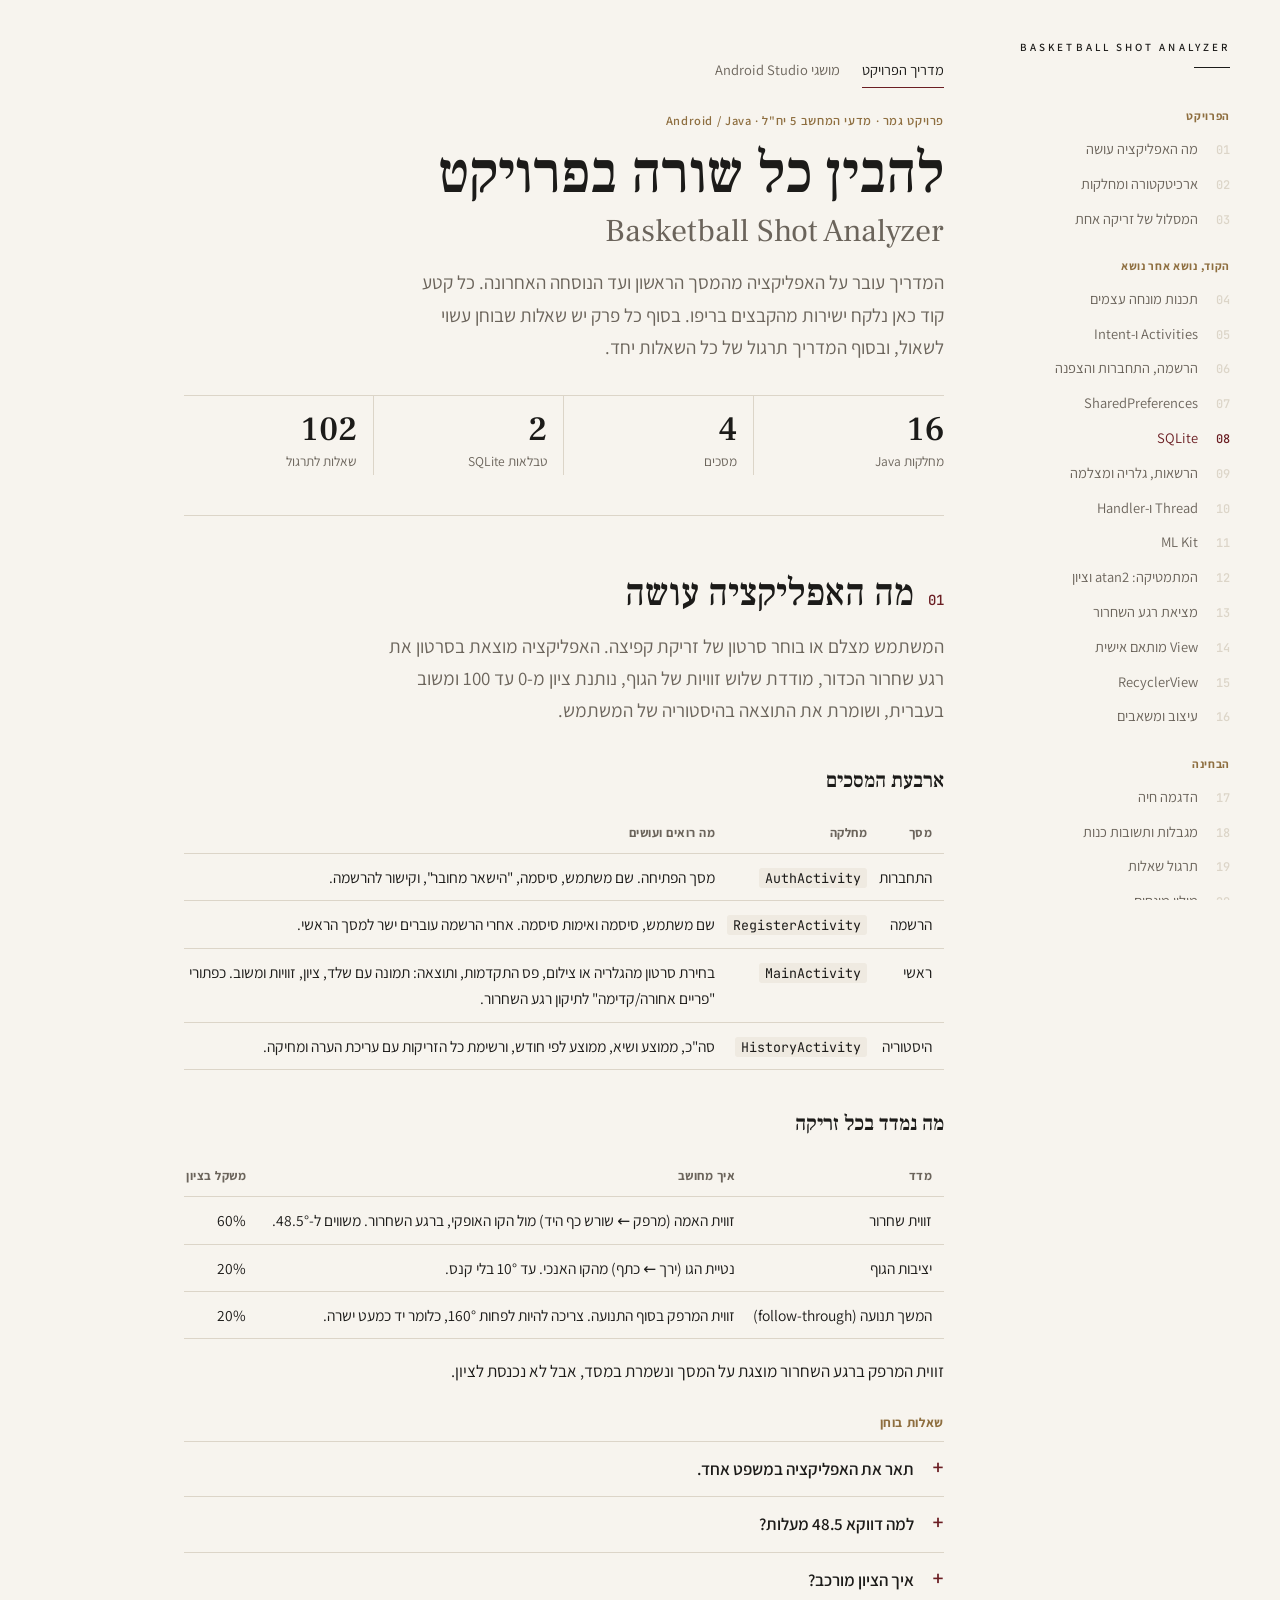
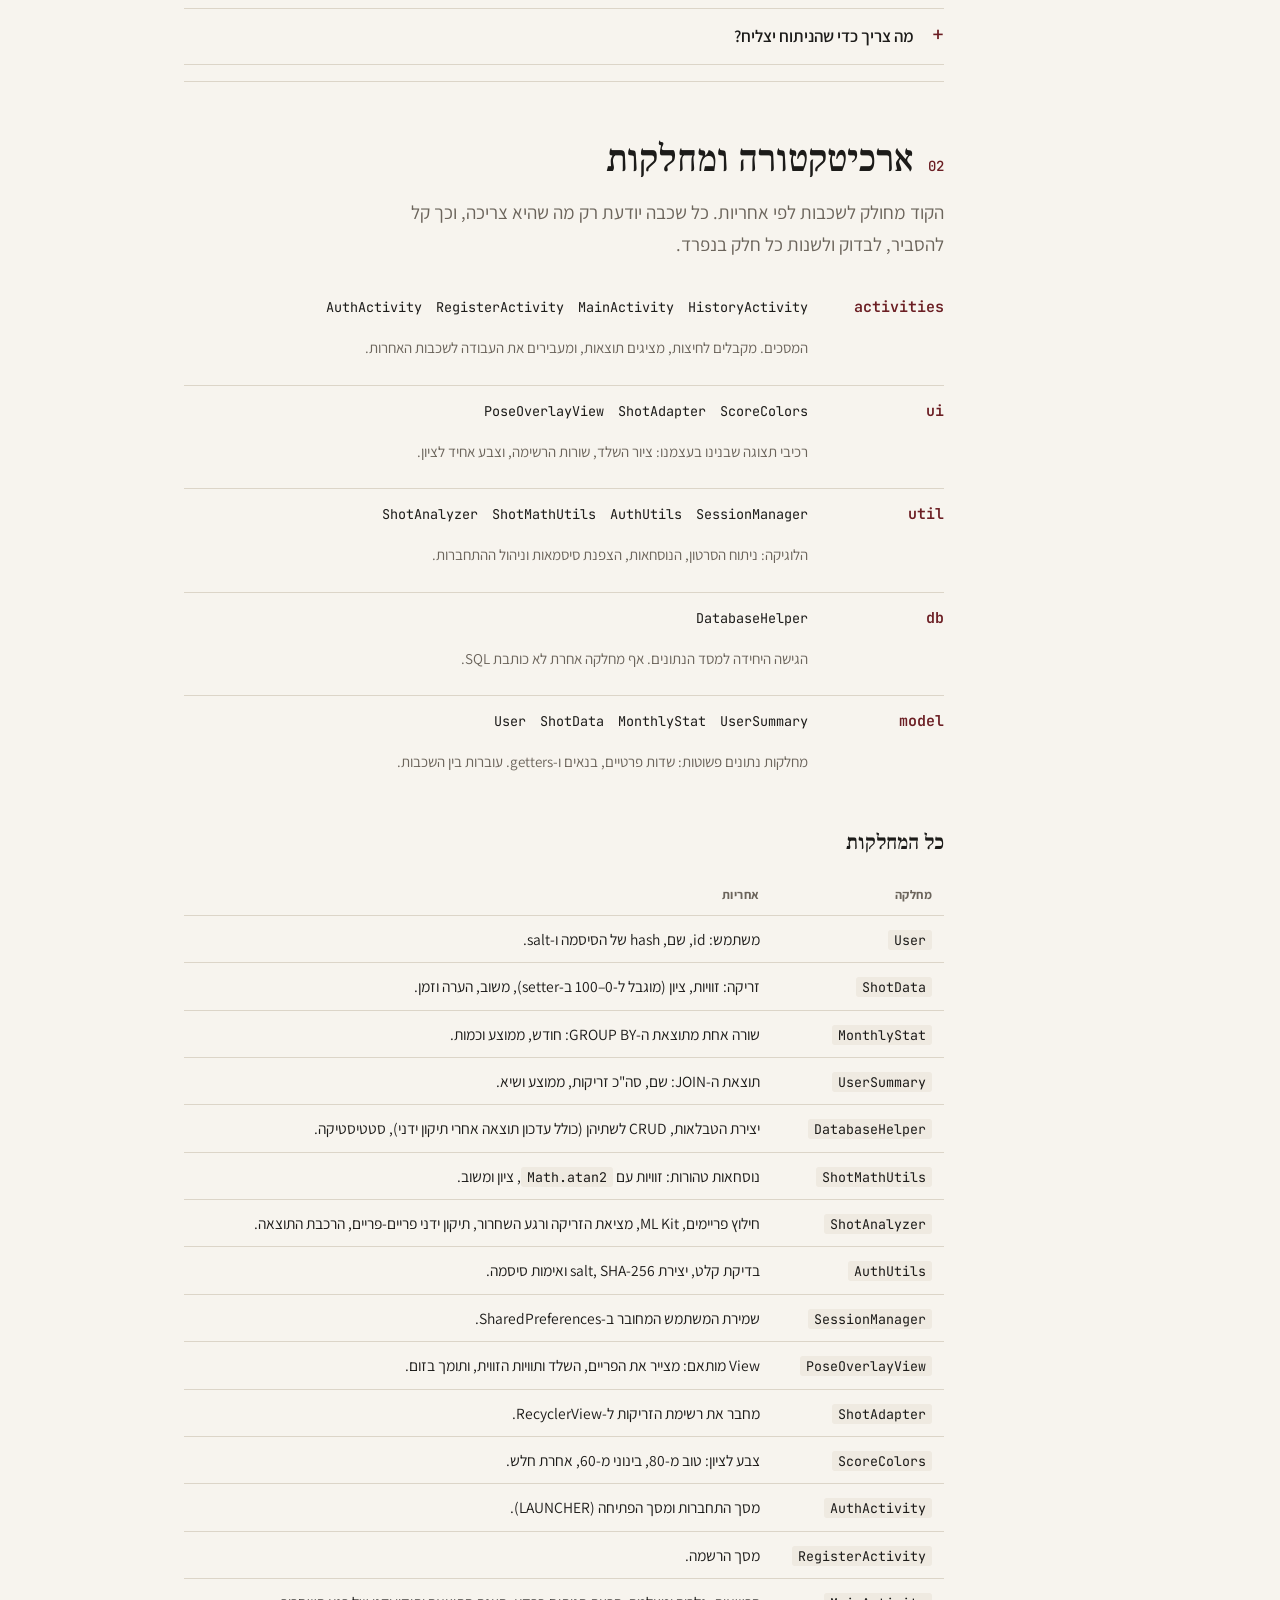
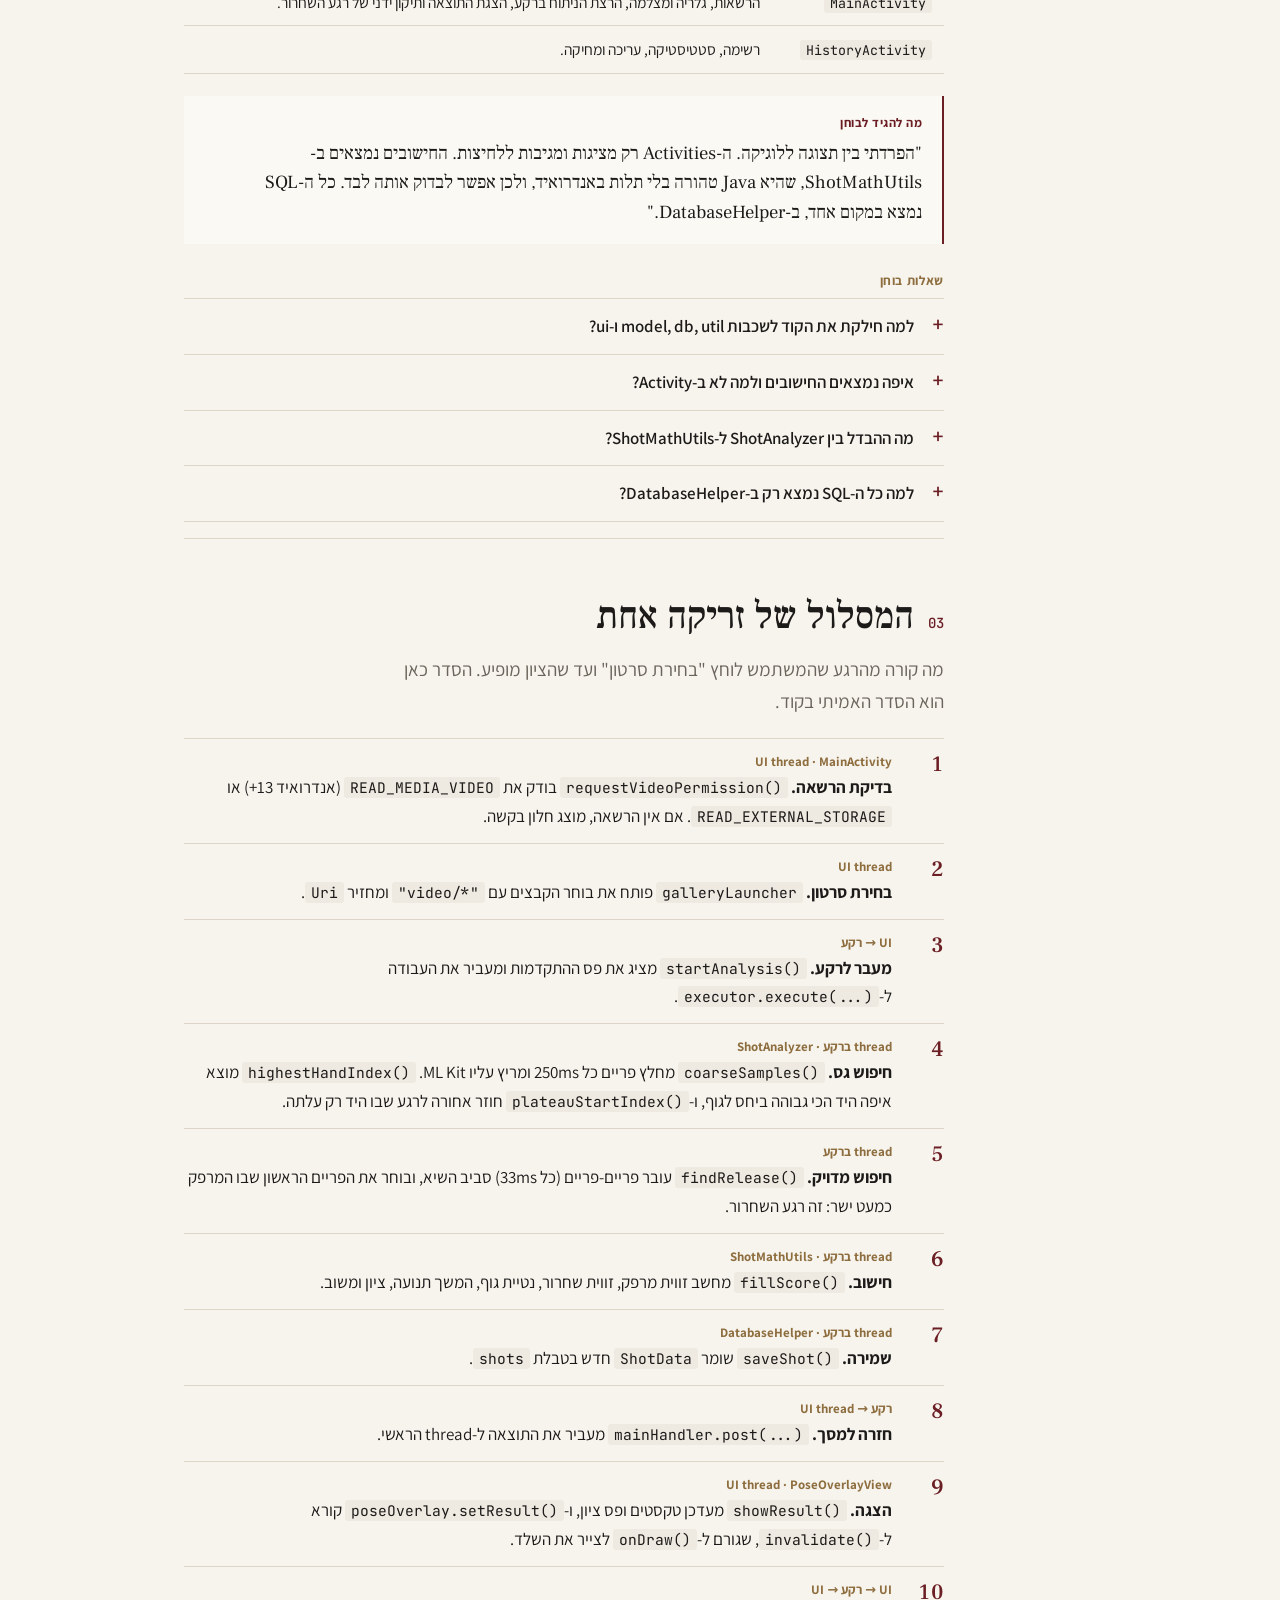
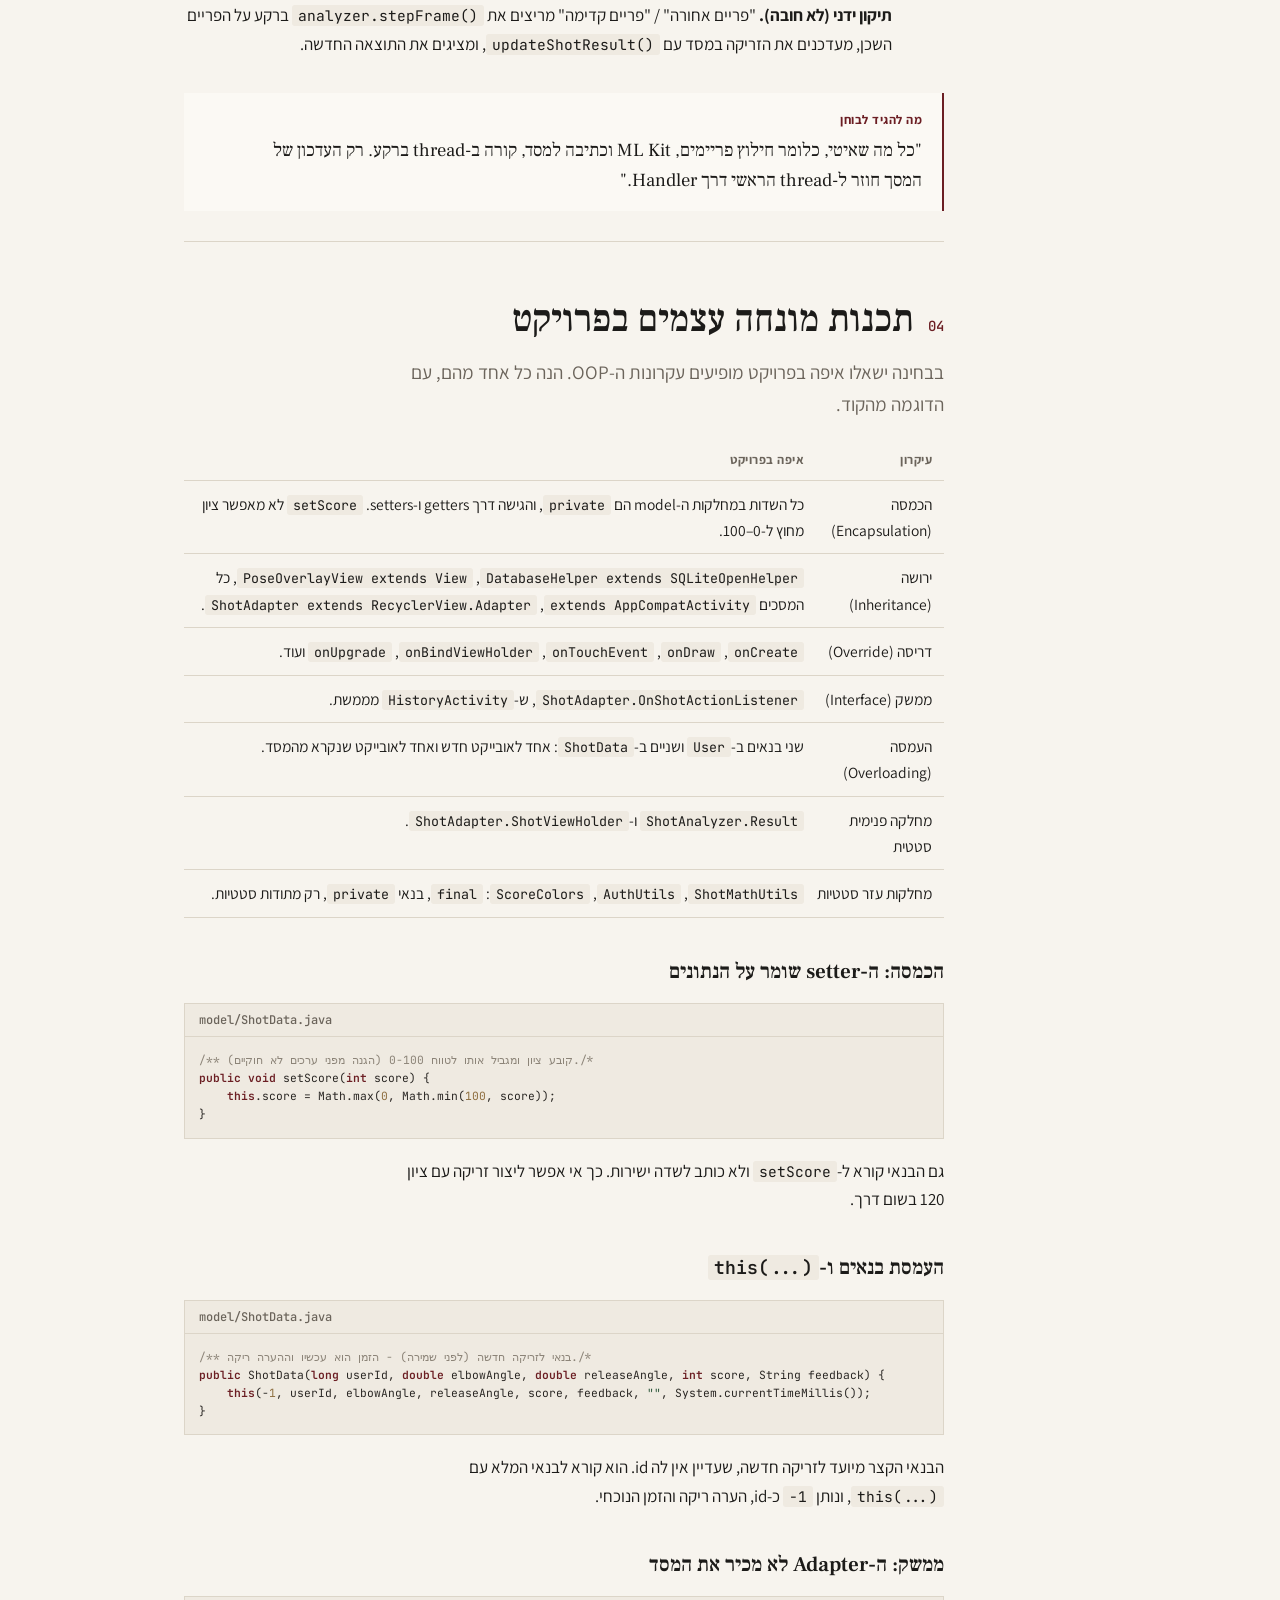
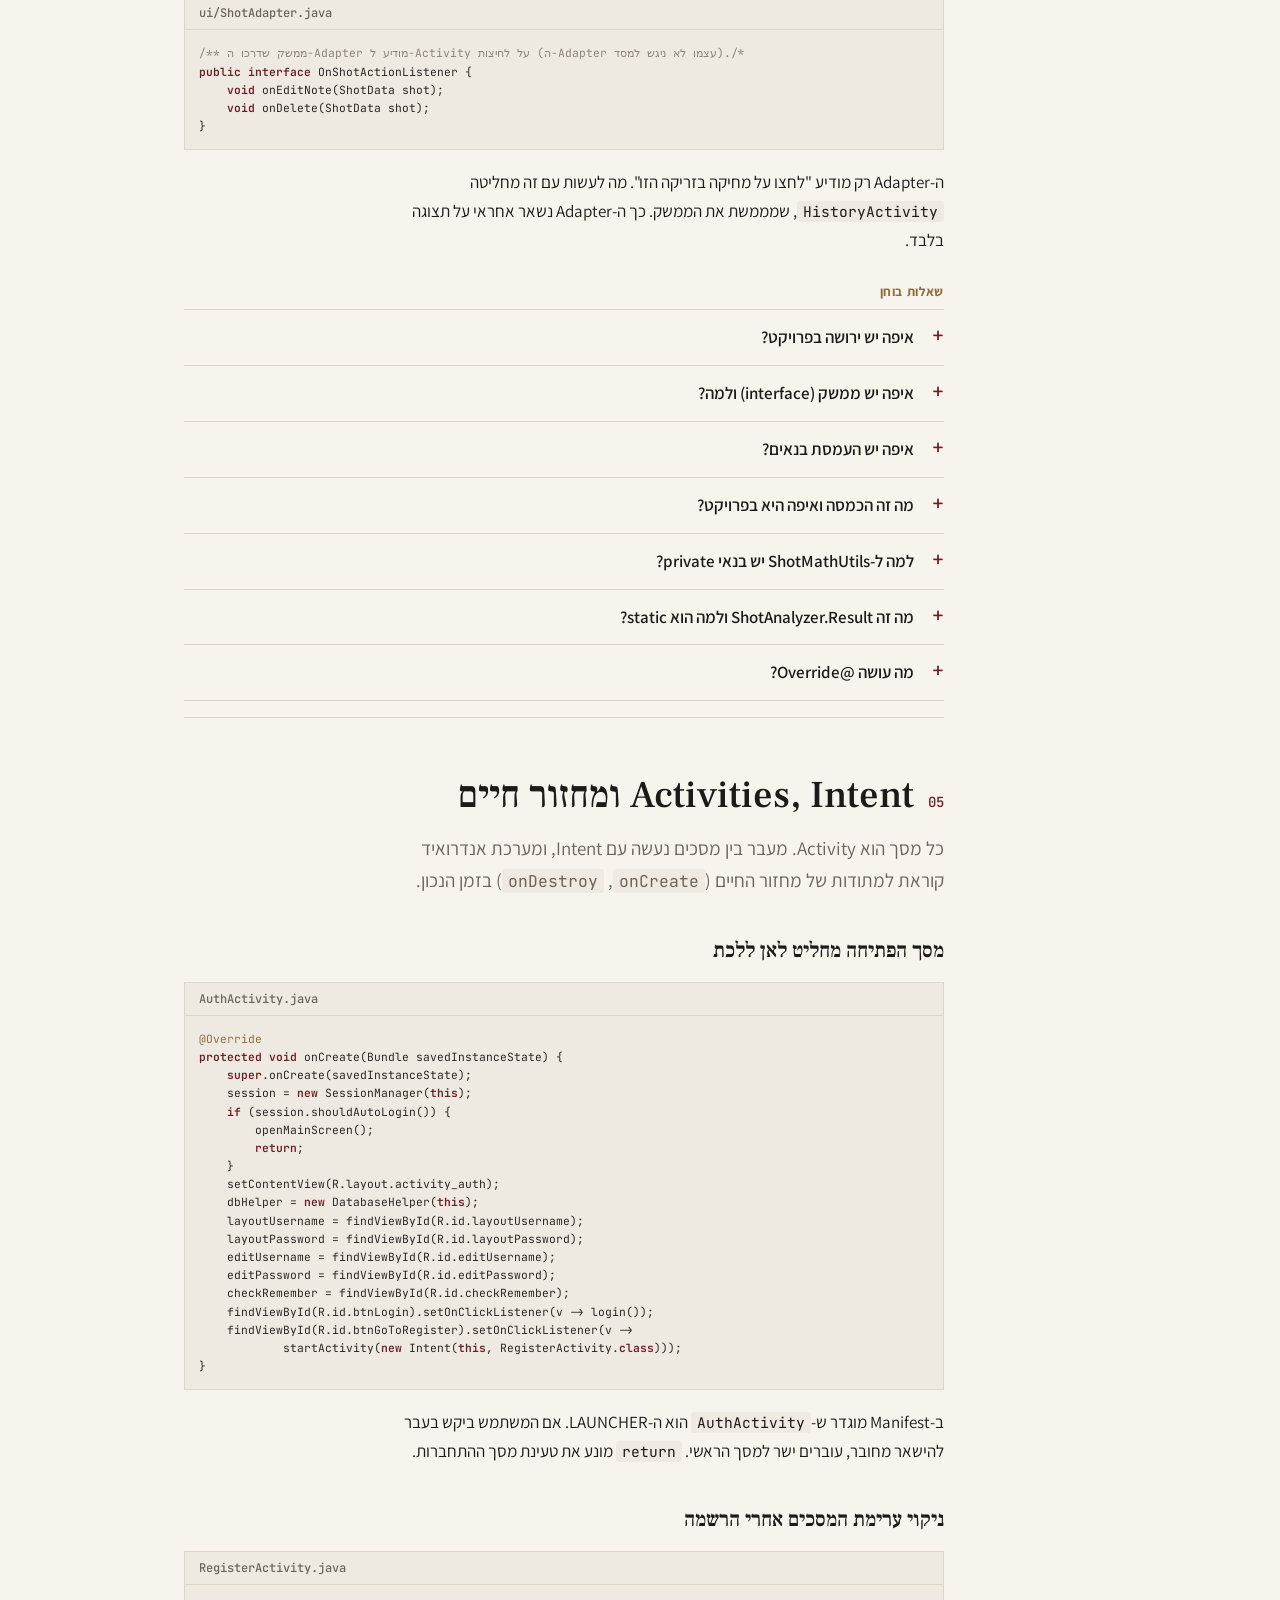
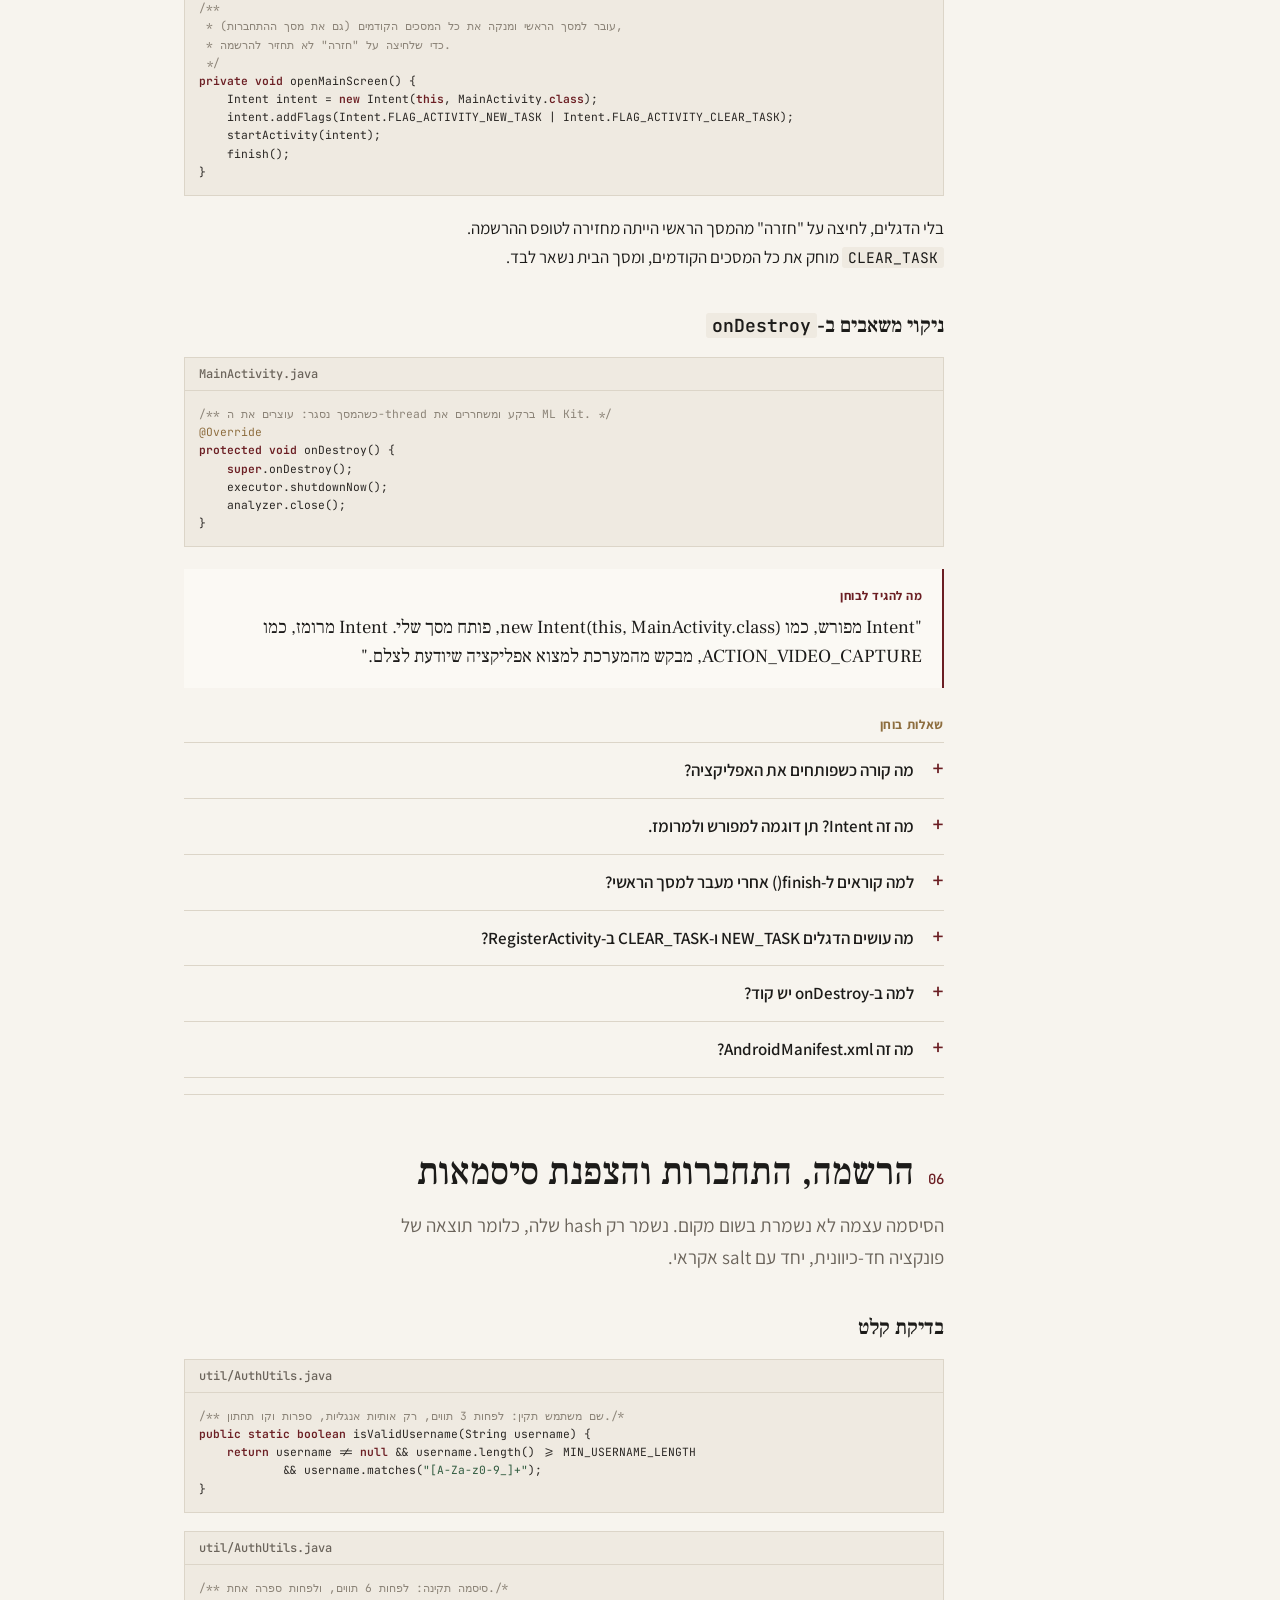
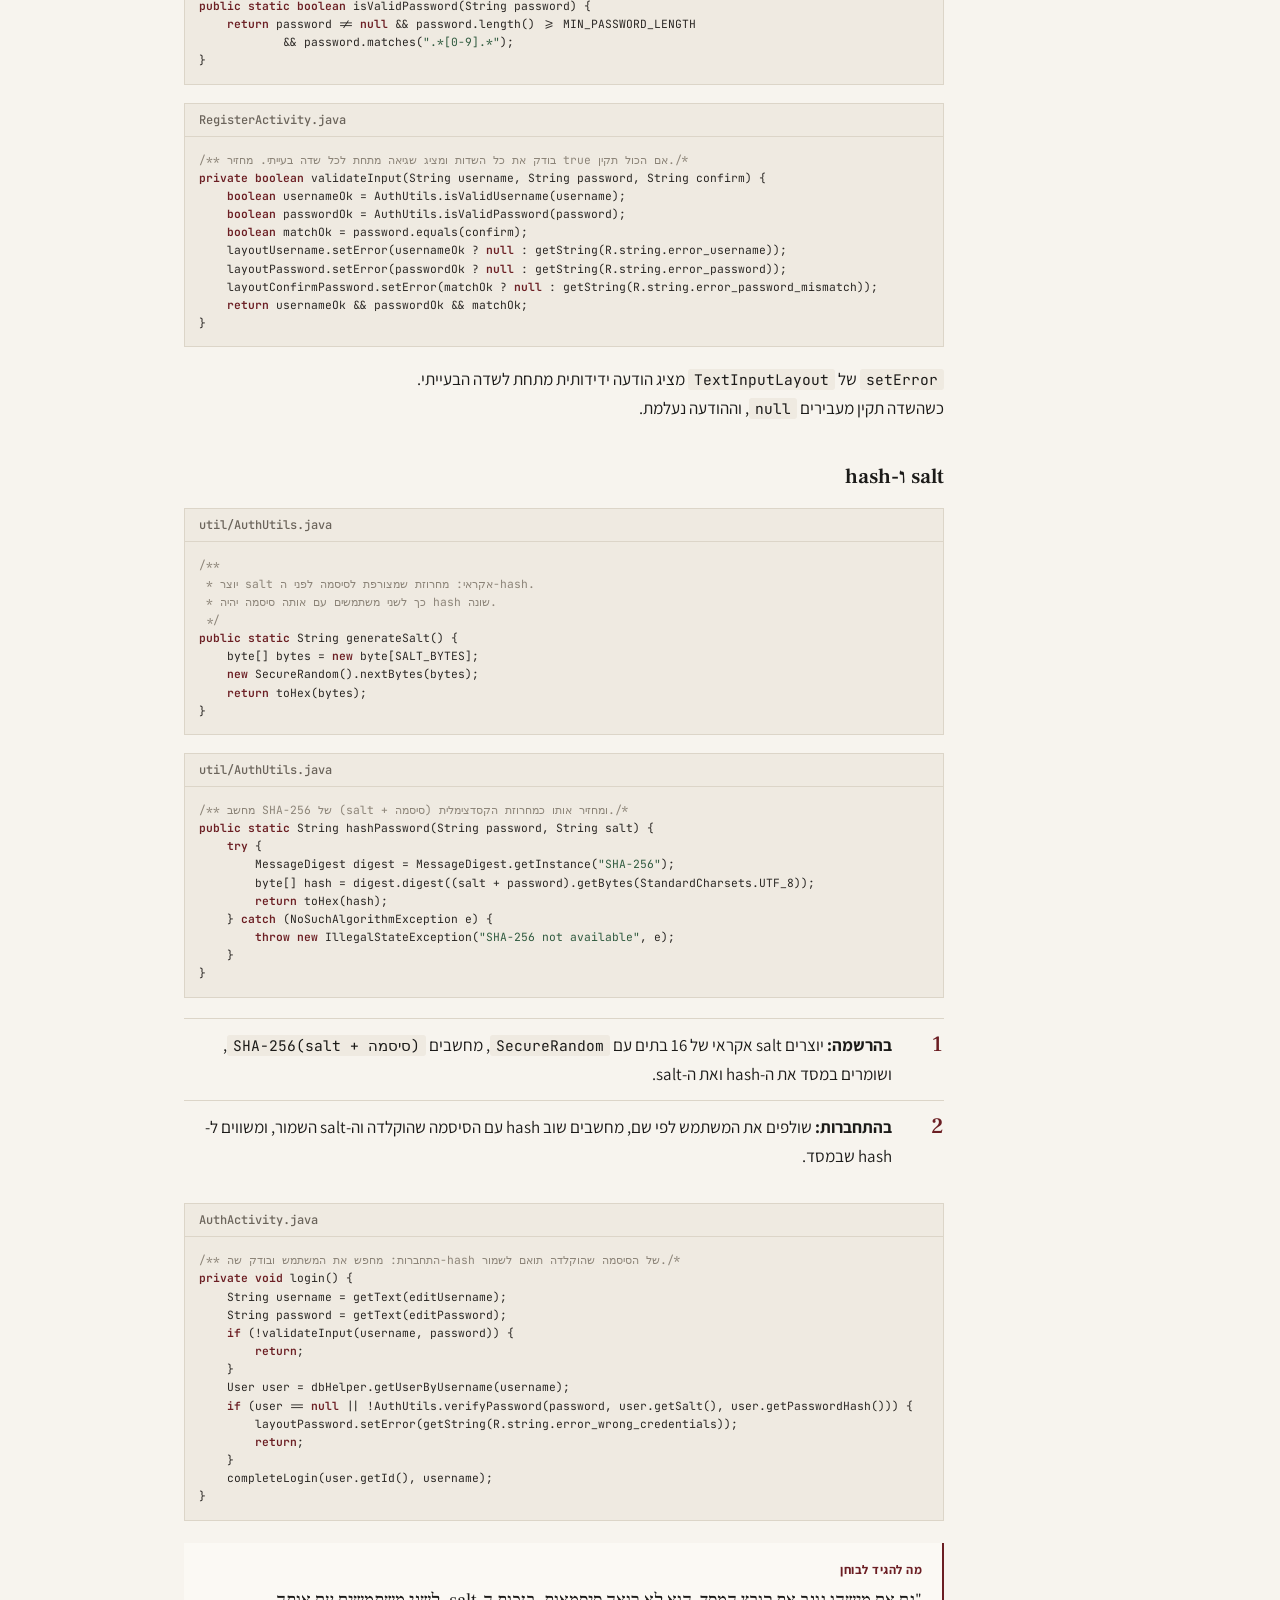
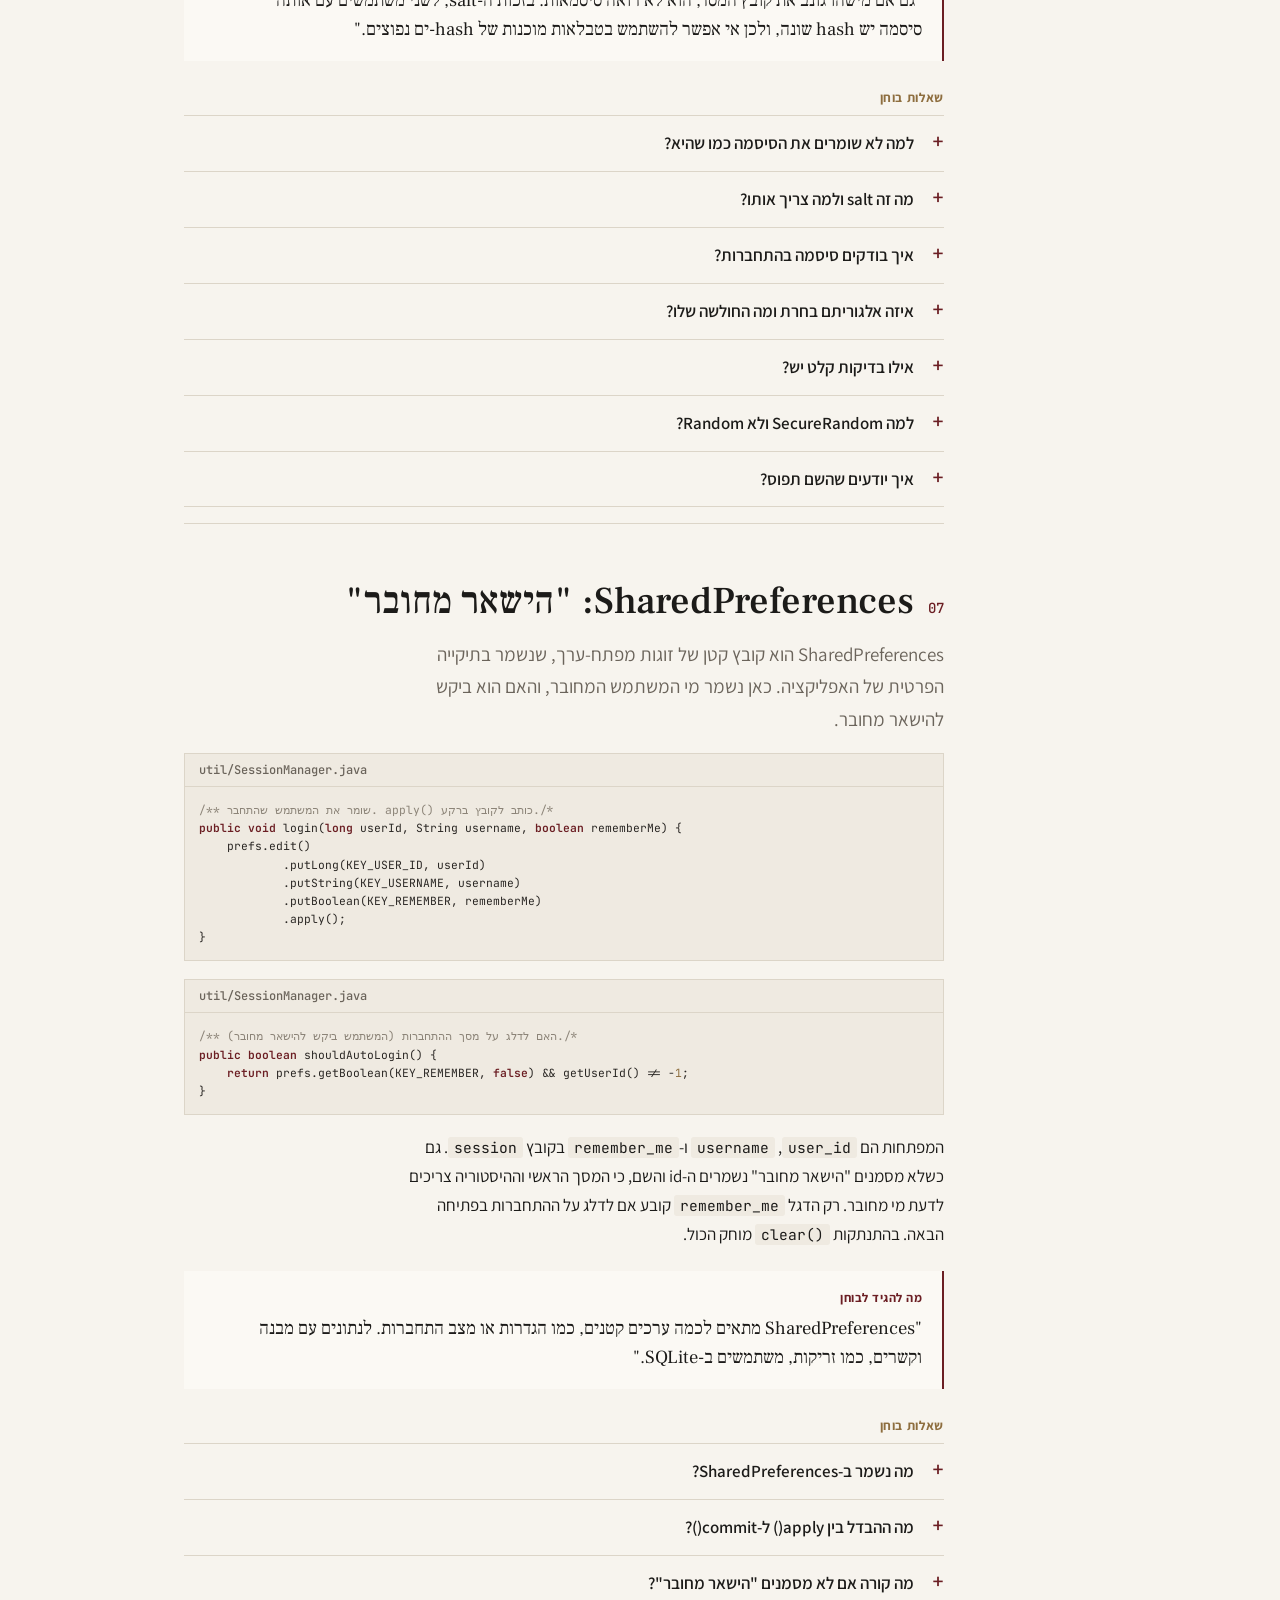
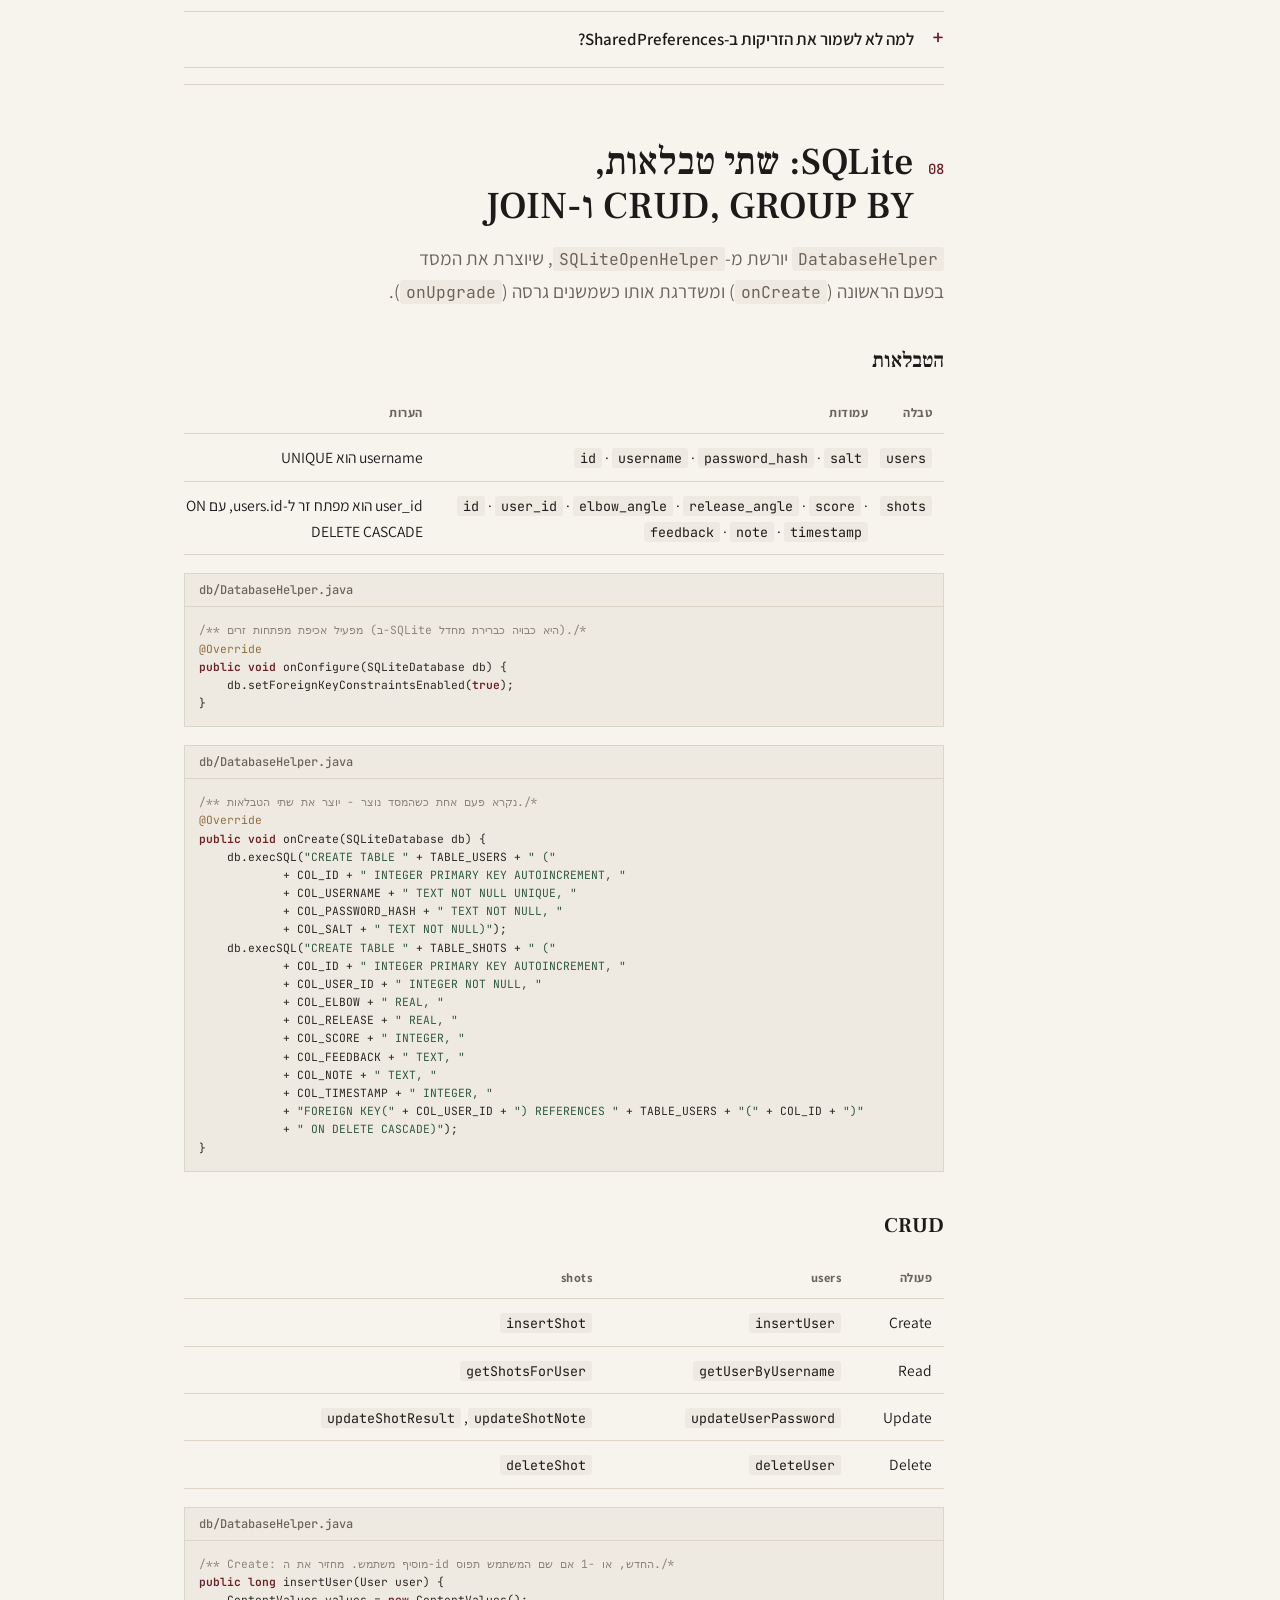
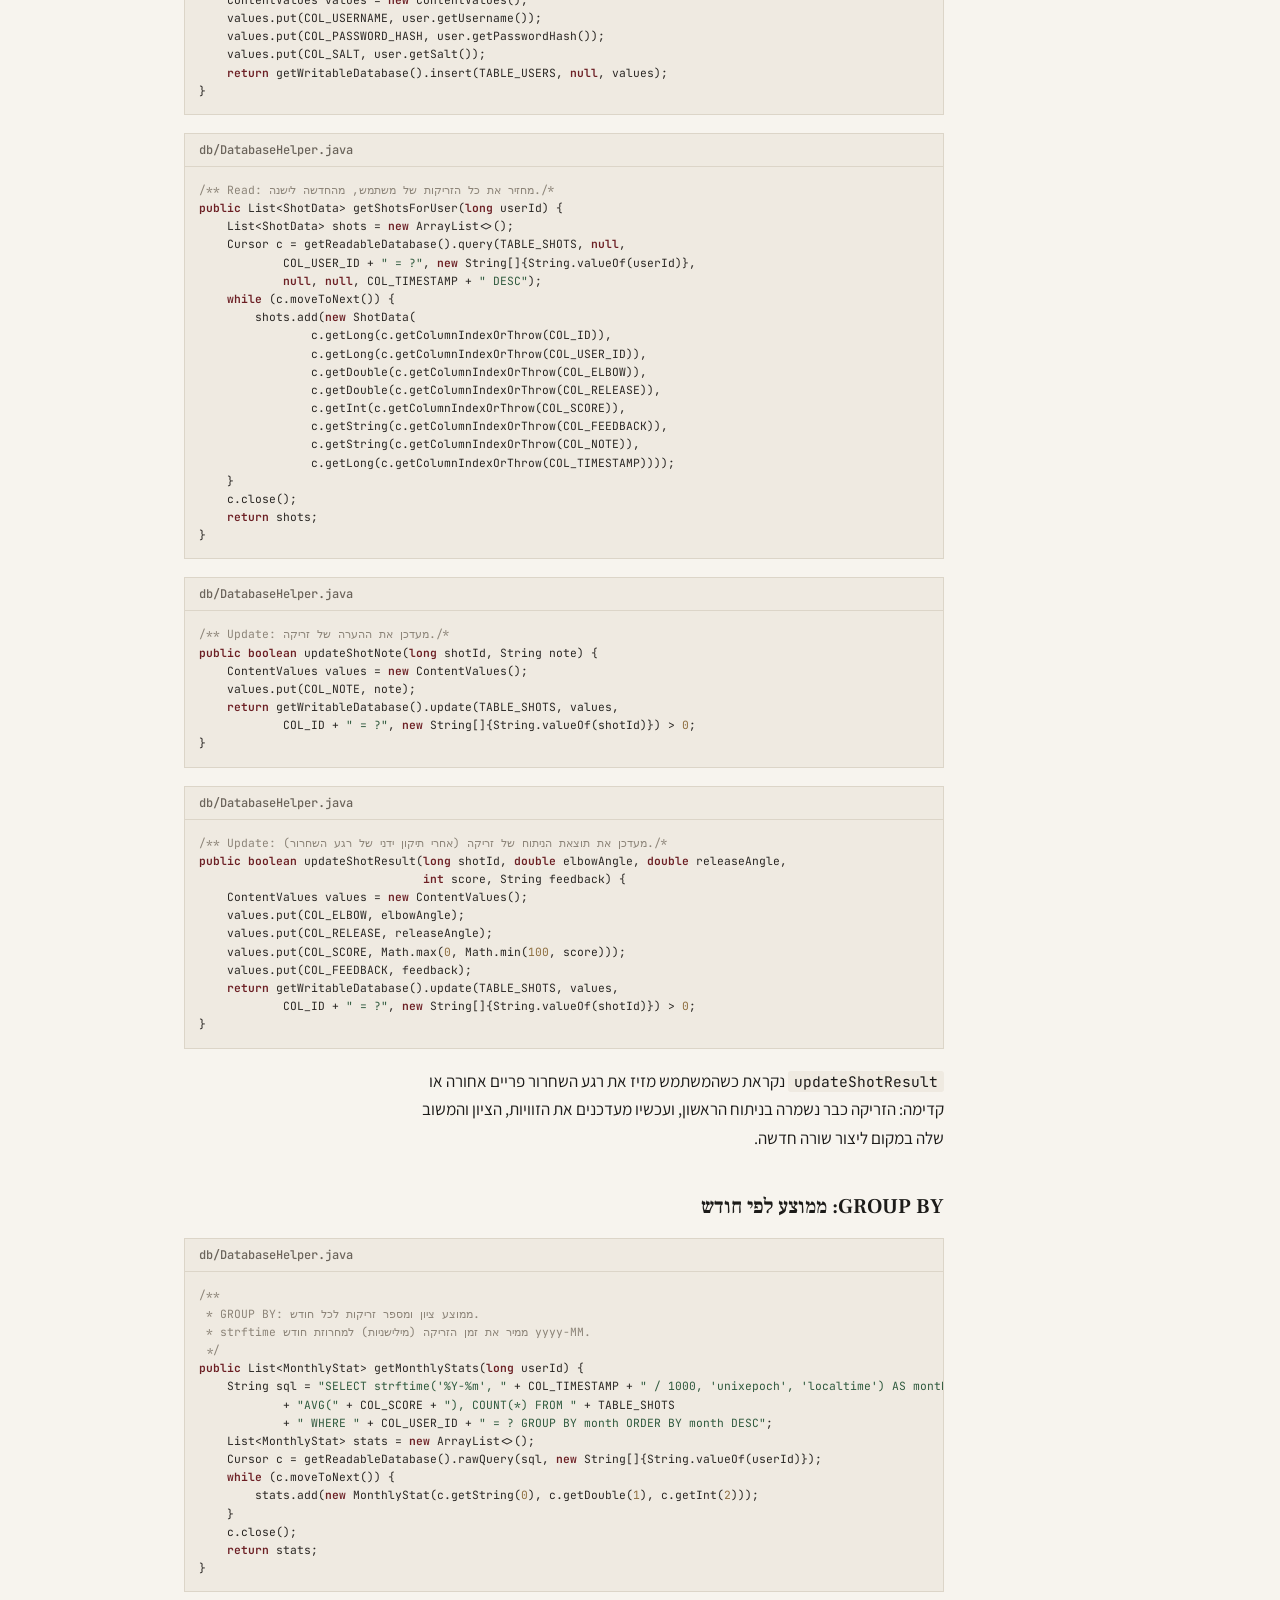
==== commit f226ded5: "Publish the original guide design as the GitHub Pages site Replace the course-style pages in docs/ w" ====
--- a/docs/index.html
+++ b/docs/index.html
@@ -1,100 +1,1202 @@
-<!DOCTYPE html>
+<!doctype html>
 <html lang="he" dir="rtl">
 <head>
-<meta charset="UTF-8">
-<meta name="viewport" content="width=device-width, initial-scale=1.0">
-<title>מדריך הבגרות · Basketball Shot Analyzer</title>
-<link rel="stylesheet" href="style.css?v=1">
-<link rel="stylesheet" href="guide.css?v=1">
+<meta charset="utf-8">
+<meta name="viewport" content="width=device-width, initial-scale=1, viewport-fit=cover">
+<style>:root{padding-top:env(safe-area-inset-top,0px);padding-bottom:env(safe-area-inset-bottom,0px)}html,body{margin:0}[hidden]{display:none!important}img{max-width:100%}</style>
+<title>מדריך Basketball Shot Analyzer</title>
+<meta name="description" content="מדריך לימוד מלא לפרויקט הגמר: האפליקציה, כל הקוד, המושגים וההכנה לבחינה">
+<link rel="preconnect" href="https://fonts.googleapis.com">
+<link rel="preconnect" href="https://fonts.gstatic.com" crossorigin>
+<link rel="stylesheet" href="https://fonts.googleapis.com/css2?family=Frank+Ruhl+Libre:wght@400;500;700&family=Assistant:wght@400;600;700&family=JetBrains+Mono:wght@400;600&display=swap">
+<style>
+/* Layout: sticky chapter index on the start side + one reading column; mirrors the app's ivory/ink/oxblood identity */
+:root {
+  --paper: #F7F4EE;
+  --panel: #FBF9F4;
+  --ink: #1C1B19;
+  --muted: #6B645B;
+  --rule: #DCD5C8;
+  --accent: #6B1E23;
+  --brass: #8E6E3F;
+  --code-bg: #EFEAE1;
+  --code-ink: #2A2724;
+  --tk: #6B1E23;
+  --ts: #2F5A3E;
+  --tc: #8C8478;
+  --tn: #8E6E3F;
+  --good: #2F6B45;
+  --medium: #946A1E;
+  --bad: #8E2C2C;
+  --display: "Frank Ruhl Libre", "David Libre", "Times New Roman", serif;
+  --body: "Assistant", "Heebo", "Segoe UI", system-ui, sans-serif;
+  --mono: "JetBrains Mono", ui-monospace, "SFMono-Regular", Menlo, Consolas, monospace;
+}
+@media (prefers-color-scheme: dark) {
+  :root:not([data-theme="light"]) {
+    --paper: #15130F; --panel: #1B1814; --ink: #ECE6DA; --muted: #A69E91; --rule: #36312A;
+    --accent: #D3868B; --brass: #CDB07F; --code-bg: #1F1C17; --code-ink: #E4DED2;
+    --tk: #E19AA0; --ts: #9CC7A6; --tc: #857D71; --tn: #D9BE8C;
+    --good: #8CC79E; --medium: #E0B866; --bad: #E8898C;
+    color-scheme: dark;
+  }
+}
+:root[data-theme="dark"] {
+  --paper: #15130F; --panel: #1B1814; --ink: #ECE6DA; --muted: #A69E91; --rule: #36312A;
+  --accent: #D3868B; --brass: #CDB07F; --code-bg: #1F1C17; --code-ink: #E4DED2;
+  --tk: #E19AA0; --ts: #9CC7A6; --tc: #857D71; --tn: #D9BE8C;
+  --good: #8CC79E; --medium: #E0B866; --bad: #E8898C;
+  color-scheme: dark;
+}
+
+* { box-sizing: border-box; }
+html { scroll-behavior: smooth; scroll-padding-top: calc(env(safe-area-inset-top, 0px) + 64px); }
+@media (prefers-reduced-motion: reduce) { html { scroll-behavior: auto; } }
+body {
+  background: var(--paper); color: var(--ink);
+  font-family: var(--body); font-size: 17px; line-height: 1.7;
+  padding-inline: 20px; padding-block: 0 64px;
+}
+a { color: var(--accent); text-underline-offset: 3px; }
+a:focus-visible, button:focus-visible, select:focus-visible, input:focus-visible, summary:focus-visible {
+  outline: 2px solid var(--accent); outline-offset: 2px;
+}
+code, kbd { font-family: var(--mono); font-size: .86em; }
+:not(pre) > code { background: var(--code-bg); padding: 1px 6px; border-radius: 3px; direction: ltr; unicode-bidi: isolate; }
+
+.shell { max-width: 1180px; margin-inline: auto; display: grid; grid-template-columns: 230px minmax(0, 1fr); gap: 56px; }
+
+/* chapter index */
+.toc { position: sticky; top: env(safe-area-inset-top, 0px); align-self: start; max-height: 100vh; overflow-y: auto; padding-block: 40px 24px; }
+.toc .wordmark { font: 600 11px/1.4 var(--body); letter-spacing: .28em; text-transform: uppercase; direction: ltr; text-align: right; color: var(--ink); }
+.toc .rule { width: 36px; height: 1px; background: var(--ink); margin: 12px 0 20px; }
+.toc ol { list-style: none; margin: 0; padding: 0; display: grid; gap: 2px; counter-reset: ch; }
+.toc li a { display: grid; grid-template-columns: 26px 1fr; gap: 6px; padding: 5px 0; color: var(--muted); text-decoration: none; font-size: 14.5px; line-height: 1.4; }
+.toc li a .n { font: 500 12px/1.9 var(--mono); color: var(--rule); }
+.toc li a:hover { color: var(--ink); }
+.toc li a.active { color: var(--accent); }
+.toc li a.active .n { color: var(--accent); }
+.toc .group { margin: 18px 0 6px; font-size: 11.5px; font-weight: 700; color: var(--brass); letter-spacing: .06em; }
+
+main { min-width: 0; max-width: 760px; padding-block: 40px 0; }
+
+.sitenav { display: flex; flex-wrap: wrap; gap: 6px 22px; padding-block: 18px 0; font-size: 14.5px; }
+.sitenav a { color: var(--muted); text-decoration: none; padding-bottom: 4px; border-bottom: 1px solid transparent; }
+.sitenav a:hover { color: var(--ink); }
+.sitenav a[aria-current="page"] { color: var(--ink); border-bottom-color: var(--accent); }
+
+/* hero */
+.hero { padding-block: 24px 40px; border-bottom: 1px solid var(--rule); }
+.eyebrow { font: 600 12.5px/1.4 var(--body); color: var(--brass); letter-spacing: .05em; }
+h1 { font: 500 clamp(36px, 6vw, 58px)/1.08 var(--display); margin: 14px 0 18px; text-wrap: balance; }
+h1 .en { display: block; font-size: .55em; font-weight: 400; color: var(--muted); direction: ltr; text-align: right; margin-top: 8px; }
+.hero p { font-size: 19px; color: var(--muted); max-width: 60ch; margin: 0; }
+.facts { display: grid; grid-template-columns: repeat(4, minmax(0, 1fr)); margin-top: 32px; border-top: 1px solid var(--rule); }
+.facts div { padding: 16px 0 0; border-inline-start: 1px solid var(--rule); padding-inline-start: 16px; }
+.facts div:first-child { border-inline-start: 0; padding-inline-start: 0; }
+.facts b { display: block; font: 500 34px/1 var(--display); font-variant-numeric: tabular-nums; }
+.facts span { font-size: 13.5px; color: var(--muted); }
+
+/* chapters */
+section.ch { padding-block: 56px 8px; border-bottom: 1px solid var(--rule); }
+.ch-head { display: flex; align-items: baseline; gap: 14px; }
+.ch-num { font: 500 14px var(--mono); color: var(--accent); }
+h2 { font: 500 clamp(28px, 4vw, 38px)/1.15 var(--display); margin: 0; text-wrap: balance; }
+h3 { font: 600 21px/1.3 var(--display); margin: 40px 0 10px; }
+h4 { font: 700 13px/1.4 var(--body); color: var(--brass); letter-spacing: .05em; margin: 28px 0 8px; }
+.lead { font-size: 19px; color: var(--muted); margin: 14px 0 8px; max-width: 62ch; }
+p { margin: 12px 0; max-width: 68ch; }
+ul.plain { padding-inline-start: 20px; margin: 10px 0; }
+ul.plain li { margin: 6px 0; }
+
+/* code */
+figure.code { margin: 18px 0; border: 1px solid var(--rule); background: var(--code-bg); min-width: 0; }
+figure.code figcaption { font: 500 12px/1 var(--mono); color: var(--muted); padding: 10px 14px; border-bottom: 1px solid var(--rule); text-align: left; }
+figure.code pre { margin: 0; padding: 14px; overflow-x: auto; font: 13.2px/1.6 var(--mono); color: var(--code-ink); tab-size: 4; }
+figure.code .ln { display: block; min-height: 1.6em; }
+.tk { color: var(--tk); font-weight: 600; } .ts { color: var(--ts); } .tc { color: var(--tc); } .tn { color: var(--tn); } .ta { color: var(--brass); }
+
+/* "say it to the examiner" */
+.say { margin: 22px 0; padding: 16px 20px; background: var(--panel); border-inline-start: 2px solid var(--accent); }
+.say .lbl { font-size: 12.5px; font-weight: 700; color: var(--accent); letter-spacing: .04em; }
+.say p { margin: 6px 0 0; font-family: var(--display); font-size: 18.5px; line-height: 1.6; }
+
+/* where in code */
+.where { display: flex; flex-wrap: wrap; gap: 8px; margin: 14px 0; }
+.where code { font-size: 12.5px; }
+
+/* tables */
+.tbl { overflow-x: auto; margin: 18px 0; }
+table { border-collapse: collapse; width: 100%; font-size: 15.5px; }
+th, td { text-align: right; padding: 10px 12px 10px 0; border-bottom: 1px solid var(--rule); vertical-align: top; }
+th { font-size: 12.5px; color: var(--muted); font-weight: 700; letter-spacing: .04em; }
+td code { white-space: nowrap; }
+
+/* layer diagram */
+.layers { display: grid; gap: 10px; margin: 22px 0; }
+.layer { display: grid; grid-template-columns: 120px minmax(0, 1fr); gap: 16px; padding: 14px 0; border-top: 1px solid var(--rule); align-items: baseline; }
+.layer:first-child { border-top: 0; }
+.layer .nm { font: 600 15px var(--mono); color: var(--accent); direction: ltr; text-align: right; }
+.layer .cls { display: flex; flex-wrap: wrap; gap: 6px 14px; font-family: var(--mono); font-size: 13.5px; direction: ltr; justify-content: flex-end; }
+.layer .why { grid-column: 2; font-size: 15px; color: var(--muted); }
+
+/* ordered pipeline */
+ol.steps { list-style: none; padding: 0; margin: 20px 0; counter-reset: s; }
+ol.steps > li { counter-increment: s; display: grid; grid-template-columns: 40px minmax(0, 1fr); gap: 12px; padding: 12px 0; border-top: 1px solid var(--rule); }
+ol.steps > li::before { content: counter(s); font: 500 22px/1.2 var(--display); color: var(--accent); font-variant-numeric: tabular-nums; }
+ol.steps .th { font-size: 13px; color: var(--brass); font-weight: 700; }
+ol.steps b { font-weight: 700; }
+
+/* Q&A */
+.qa { margin: 18px 0 8px; }
+.qa details { border-top: 1px solid var(--rule); }
+.qa details:last-child { border-bottom: 1px solid var(--rule); }
+.qa summary { cursor: pointer; padding: 13px 0; font-weight: 600; list-style: none; display: grid; grid-template-columns: 22px minmax(0, 1fr); gap: 8px; }
+.qa summary::-webkit-details-marker { display: none; }
+.qa summary::before { content: "+"; font: 400 20px/1.2 var(--mono); color: var(--accent); }
+.qa details[open] summary::before { content: "−"; }
+.qa .ans { padding: 0 30px 16px 0; color: var(--ink); }
+.qa .ans p { margin: 6px 0; }
+
+/* labs */
+.lab { margin: 26px 0; padding: 20px; background: var(--panel); border: 1px solid var(--rule); }
+.lab-title { font: 600 18px var(--display); margin: 0 0 4px; }
+.lab-sub { font-size: 14.5px; color: var(--muted); margin: 0 0 14px; }
+.lab-grid { display: grid; grid-template-columns: minmax(0, 1fr) minmax(0, 1fr); gap: 20px; align-items: start; }
+.lab svg { width: 100%; height: auto; display: block; background: var(--paper); border: 1px solid var(--rule); touch-action: none; }
+.readout { font: 13px/1.75 var(--mono); direction: ltr; text-align: left; min-width: 0; overflow-x: auto; }
+.readout .big { font: 500 30px/1.2 var(--display); color: var(--accent); }
+.readout .k { color: var(--muted); }
+.ctl { display: grid; gap: 4px; margin-bottom: 14px; }
+.ctl label { font-size: 14px; font-weight: 600; display: flex; justify-content: space-between; gap: 8px; }
+.ctl label output { font: 500 14px var(--mono); color: var(--accent); }
+.ctl input[type=range] { width: 100%; accent-color: var(--accent); }
+.chk { font-size: 14px; display: flex; gap: 8px; align-items: center; }
+.scorebox { display: grid; gap: 4px; }
+.score-total { font: 500 64px/1 var(--display); font-variant-numeric: tabular-nums; }
+.bar { height: 3px; background: var(--rule); margin: 6px 0 12px; }
+.bar i { display: block; height: 100%; background: currentColor; transition: width .2s; }
+@media (prefers-reduced-motion: reduce) { .bar i { transition: none; } }
+.parts { font: 13px/1.8 var(--mono); direction: ltr; text-align: left; }
+.fb { margin-top: 10px; font-family: var(--display); font-size: 16.5px; white-space: pre-line; }
+
+/* quiz */
+.quiz { margin: 22px 0; padding: 24px; border: 1px solid var(--ink); background: var(--panel); }
+.quiz-top { display: flex; flex-wrap: wrap; gap: 12px; align-items: center; justify-content: space-between; font-size: 14px; color: var(--muted); }
+.quiz select { font: inherit; color: var(--ink); background: var(--paper); border: 1px solid var(--rule); padding: 6px 10px; }
+.quiz .tag { font-size: 12.5px; color: var(--brass); font-weight: 700; margin-top: 18px; }
+.quiz .q { font: 500 24px/1.4 var(--display); margin: 6px 0 16px; min-height: 2.8em; text-wrap: balance; }
+.quiz .a { border-top: 1px solid var(--rule); padding-top: 14px; }
+.quiz .a p { margin: 6px 0; }
+.btns { display: flex; flex-wrap: wrap; gap: 10px; margin-top: 18px; }
+button.b { font: 600 14.5px var(--body); padding: 10px 18px; border: 1px solid var(--ink); background: transparent; color: var(--ink); cursor: pointer; border-radius: 2px; }
+button.b.primary { background: var(--ink); color: var(--paper); }
+button.b:hover { border-color: var(--accent); }
+.known { font-size: 14px; display: flex; gap: 8px; align-items: center; }
+
+/* glossary */
+dl.gloss { display: grid; grid-template-columns: minmax(120px, max-content) minmax(0, 1fr); gap: 0 20px; margin: 18px 0; }
+dl.gloss dt { font: 600 14px/1.5 var(--mono); direction: ltr; text-align: right; padding: 10px 0; border-top: 1px solid var(--rule); }
+dl.gloss dd { margin: 0; padding: 10px 0; border-top: 1px solid var(--rule); font-size: 15.5px; }
+
+.check { list-style: none; padding: 0; margin: 14px 0; }
+.check li { position: relative; padding: 8px 28px 8px 0; border-top: 1px solid var(--rule); }
+.check li::before { content: "□"; position: absolute; inset-inline-start: 0; top: 8px; color: var(--accent); font-size: 18px; line-height: 1.4; }
+.note { font-size: 14px; color: var(--muted); }
+footer { padding-block: 40px; font-size: 13.5px; color: var(--muted); }
+
+@media (max-width: 920px) {
+  .shell { grid-template-columns: minmax(0, 1fr); gap: 0; }
+  .toc { position: sticky; top: env(safe-area-inset-top, 0px); z-index: 5; max-height: none; overflow: visible; padding-block: 10px; background: var(--paper); border-bottom: 1px solid var(--rule); margin-inline: -20px; padding-inline: 20px; }
+  .toc .wordmark, .toc .rule, .toc .group { display: none; }
+  .toc ol { display: flex; overflow-x: auto; gap: 18px; scrollbar-width: none; }
+  .toc li a { display: block; white-space: nowrap; padding: 4px 0; }
+  .toc li a .n { display: none; }
+  main { padding-block: 16px 0; }
+  .lab-grid { grid-template-columns: minmax(0, 1fr); }
+}
+@media (max-width: 560px) {
+  body { font-size: 16px; padding-inline: 16px; }
+  .toc { margin-inline: -16px; padding-inline: 16px; }
+  .facts { grid-template-columns: repeat(2, minmax(0, 1fr)); }
+  .facts div:nth-child(3) { border-inline-start: 0; padding-inline-start: 0; }
+  .layer { grid-template-columns: minmax(0, 1fr); gap: 4px; }
+  .layer .why { grid-column: 1; }
+  .layer .nm, .layer .cls { text-align: right; justify-content: flex-start; }
+  dl.gloss { grid-template-columns: minmax(0, 1fr); }
+  dl.gloss dd { border-top: 0; padding-top: 0; }
+  .score-total { font-size: 52px; }
+}
+</style>
+
 </head>
 <body>
-<div class="topnav" id="topnav-mount"></div>
-
-<div class="wrap">
-  <header class="hero">
-    <h1>🏀 מדריך הבגרות</h1>
-    <div class="sub">Basketball Shot Analyzer · פרויקט גמר 5 יח"ל · 11 שלבים · כל הקוד, כל המושגים, וההכנה לבחינה</div>
-  </header>
-
-  <div class="progress-shell">
-    <div class="progress-top">
-      <span id="progress-label">0 מתוך 0 הושלמו</span>
-      <span id="progress-pct">0%</span>
+<div class="shell" dir="rtl" lang="he">
+<nav class="toc" aria-label="פרקים">
+  <div class="wordmark">Basketball Shot Analyzer</div>
+  <div class="rule"></div>
+  <ol id="toc">
+    <li class="group">הפרויקט</li>
+    <li><a href="#overview"><span class="n">01</span>מה האפליקציה עושה</a></li>
+    <li><a href="#architecture"><span class="n">02</span>ארכיטקטורה ומחלקות</a></li>
+    <li><a href="#pipeline"><span class="n">03</span>המסלול של זריקה אחת</a></li>
+    <li class="group">הקוד, נושא אחר נושא</li>
+    <li><a href="#oop"><span class="n">04</span>תכנות מונחה עצמים</a></li>
+    <li><a href="#activities"><span class="n">05</span>Activities ו-Intent</a></li>
+    <li><a href="#security"><span class="n">06</span>הרשמה, התחברות והצפנה</a></li>
+    <li><a href="#prefs"><span class="n">07</span>SharedPreferences</a></li>
+    <li><a href="#sqlite"><span class="n">08</span>SQLite</a></li>
+    <li><a href="#media"><span class="n">09</span>הרשאות, גלריה ומצלמה</a></li>
+    <li><a href="#threads"><span class="n">10</span>Thread ו-Handler</a></li>
+    <li><a href="#mlkit"><span class="n">11</span>ML Kit</a></li>
+    <li><a href="#math"><span class="n">12</span>המתמטיקה: atan2 וציון</a></li>
+    <li><a href="#release"><span class="n">13</span>מציאת רגע השחרור</a></li>
+    <li><a href="#customview"><span class="n">14</span>View מותאם אישית</a></li>
+    <li><a href="#recycler"><span class="n">15</span>RecyclerView</a></li>
+    <li><a href="#ui"><span class="n">16</span>עיצוב ומשאבים</a></li>
+    <li class="group">הבחינה</li>
+    <li><a href="#demo"><span class="n">17</span>הדגמה חיה</a></li>
+    <li><a href="#limits"><span class="n">18</span>מגבלות ותשובות כנות</a></li>
+    <li><a href="#quiz"><span class="n">19</span>תרגול שאלות</a></li>
+    <li><a href="#glossary"><span class="n">20</span>מילון מונחים</a></li>
+  </ol>
+</nav>
+
+<main>
+<nav class="sitenav" aria-label="עמודי האתר">
+  <a href="./" aria-current="page">מדריך הפרויקט</a>
+  <a href="android-concepts.html">מושגי Android Studio</a>
+</nav>
+<header class="hero">
+  <div class="eyebrow">פרויקט גמר · מדעי המחשב 5 יח"ל · Android / Java</div>
+  <h1>להבין כל שורה בפרויקט<span class="en">Basketball Shot Analyzer</span></h1>
+  <p>המדריך עובר על האפליקציה מהמסך הראשון ועד הנוסחה האחרונה. כל קטע קוד כאן נלקח ישירות מהקבצים בריפו. בסוף כל פרק יש שאלות שבוחן עשוי לשאול, ובסוף המדריך תרגול של כל השאלות יחד.</p>
+  <div class="facts">
+    <div><b>16</b><span>מחלקות Java</span></div>
+    <div><b>4</b><span>מסכים</span></div>
+    <div><b>2</b><span>טבלאות SQLite</span></div>
+    <div><b id="qcount">0</b><span>שאלות לתרגול</span></div>
+  </div>
+</header>
+
+<!-- 01 -->
+<section class="ch" id="overview">
+  <div class="ch-head"><span class="ch-num">01</span><h2>מה האפליקציה עושה</h2></div>
+  <p class="lead">המשתמש מצלם או בוחר סרטון של זריקת קפיצה. האפליקציה מוצאת בסרטון את רגע שחרור הכדור, מודדת שלוש זוויות של הגוף, נותנת ציון מ-0 עד 100 ומשוב בעברית, ושומרת את התוצאה בהיסטוריה של המשתמש.</p>
+
+  <h3>ארבעת המסכים</h3>
+  <div class="tbl"><table>
+    <thead><tr><th>מסך</th><th>מחלקה</th><th>מה רואים ועושים</th></tr></thead>
+    <tbody>
+      <tr><td>התחברות</td><td><code>AuthActivity</code></td><td>מסך הפתיחה. שם משתמש, סיסמה, "הישאר מחובר", וקישור להרשמה.</td></tr>
+      <tr><td>הרשמה</td><td><code>RegisterActivity</code></td><td>שם משתמש, סיסמה ואימות סיסמה. אחרי הרשמה עוברים ישר למסך הראשי.</td></tr>
+      <tr><td>ראשי</td><td><code>MainActivity</code></td><td>בחירת סרטון מהגלריה או צילום, פס התקדמות, ותוצאה: תמונה עם שלד, ציון, זוויות ומשוב. כפתורי "פריים אחורה/קדימה" לתיקון רגע השחרור.</td></tr>
+      <tr><td>היסטוריה</td><td><code>HistoryActivity</code></td><td>סה"כ, ממוצע ושיא, ממוצע לפי חודש, ורשימת כל הזריקות עם עריכת הערה ומחיקה.</td></tr>
+    </tbody>
+  </table></div>
+
+  <h3>מה נמדד בכל זריקה</h3>
+  <div class="tbl"><table>
+    <thead><tr><th>מדד</th><th>איך מחושב</th><th>משקל בציון</th></tr></thead>
+    <tbody>
+      <tr><td>זווית שחרור</td><td>זווית האמה (מרפק ← שורש כף היד) מול הקו האופקי, ברגע השחרור. משווים ל-48.5°.</td><td>60%</td></tr>
+      <tr><td>יציבות הגוף</td><td>נטיית הגו (ירך ← כתף) מהקו האנכי. עד 10° בלי קנס.</td><td>20%</td></tr>
+      <tr><td>המשך תנועה (follow-through)</td><td>זווית המרפק בסוף התנועה. צריכה להיות לפחות 160°, כלומר יד כמעט ישרה.</td><td>20%</td></tr>
+    </tbody>
+  </table></div>
+  <p>זווית המרפק ברגע השחרור מוצגת על המסך ונשמרת במסד, אבל לא נכנסת לציון.</p>
+
+  <div class="qa" data-topic="app"></div>
+</section>
+
+<!-- 02 -->
+<section class="ch" id="architecture">
+  <div class="ch-head"><span class="ch-num">02</span><h2>ארכיטקטורה ומחלקות</h2></div>
+  <p class="lead">הקוד מחולק לשכבות לפי אחריות. כל שכבה יודעת רק מה שהיא צריכה, וכך קל להסביר, לבדוק ולשנות כל חלק בנפרד.</p>
+
+  <div class="layers">
+    <div class="layer"><div class="nm">activities</div><div class="cls"><span>AuthActivity</span><span>RegisterActivity</span><span>MainActivity</span><span>HistoryActivity</span></div><div class="why">המסכים. מקבלים לחיצות, מציגים תוצאות, ומעבירים את העבודה לשכבות האחרות.</div></div>
+    <div class="layer"><div class="nm">ui</div><div class="cls"><span>PoseOverlayView</span><span>ShotAdapter</span><span>ScoreColors</span></div><div class="why">רכיבי תצוגה שבנינו בעצמנו: ציור השלד, שורות הרשימה, וצבע אחיד לציון.</div></div>
+    <div class="layer"><div class="nm">util</div><div class="cls"><span>ShotAnalyzer</span><span>ShotMathUtils</span><span>AuthUtils</span><span>SessionManager</span></div><div class="why">הלוגיקה: ניתוח הסרטון, הנוסחאות, הצפנת סיסמאות וניהול ההתחברות.</div></div>
+    <div class="layer"><div class="nm">db</div><div class="cls"><span>DatabaseHelper</span></div><div class="why">הגישה היחידה למסד הנתונים. אף מחלקה אחרת לא כותבת SQL.</div></div>
+    <div class="layer"><div class="nm">model</div><div class="cls"><span>User</span><span>ShotData</span><span>MonthlyStat</span><span>UserSummary</span></div><div class="why">מחלקות נתונים פשוטות: שדות פרטיים, בנאים ו-getters. עוברות בין השכבות.</div></div>
+  </div>
+
+  <h3>כל המחלקות</h3>
+  <div class="tbl"><table>
+    <thead><tr><th>מחלקה</th><th>אחריות</th></tr></thead>
+    <tbody>
+      <tr><td><code>User</code></td><td>משתמש: id, שם, hash של הסיסמה ו-salt.</td></tr>
+      <tr><td><code>ShotData</code></td><td>זריקה: זוויות, ציון (מוגבל ל-0–100 ב-setter), משוב, הערה וזמן.</td></tr>
+      <tr><td><code>MonthlyStat</code></td><td>שורה אחת מתוצאת ה-GROUP BY: חודש, ממוצע וכמות.</td></tr>
+      <tr><td><code>UserSummary</code></td><td>תוצאת ה-JOIN: שם, סה"כ זריקות, ממוצע ושיא.</td></tr>
+      <tr><td><code>DatabaseHelper</code></td><td>יצירת הטבלאות, CRUD לשתיהן (כולל עדכון תוצאה אחרי תיקון ידני), סטטיסטיקה.</td></tr>
+      <tr><td><code>ShotMathUtils</code></td><td>נוסחאות טהורות: זוויות עם <code>Math.atan2</code>, ציון ומשוב.</td></tr>
+      <tr><td><code>ShotAnalyzer</code></td><td>חילוץ פריימים, ML Kit, מציאת הזריקה ורגע השחרור, תיקון ידני פריים-פריים, הרכבת התוצאה.</td></tr>
+      <tr><td><code>AuthUtils</code></td><td>בדיקת קלט, יצירת salt, SHA-256 ואימות סיסמה.</td></tr>
+      <tr><td><code>SessionManager</code></td><td>שמירת המשתמש המחובר ב-SharedPreferences.</td></tr>
+      <tr><td><code>PoseOverlayView</code></td><td>View מותאם: מצייר את הפריים, השלד ותוויות הזווית, ותומך בזום.</td></tr>
+      <tr><td><code>ShotAdapter</code></td><td>מחבר את רשימת הזריקות ל-RecyclerView.</td></tr>
+      <tr><td><code>ScoreColors</code></td><td>צבע לציון: טוב מ-80, בינוני מ-60, אחרת חלש.</td></tr>
+      <tr><td><code>AuthActivity</code></td><td>מסך התחברות ומסך הפתיחה (LAUNCHER).</td></tr>
+      <tr><td><code>RegisterActivity</code></td><td>מסך הרשמה.</td></tr>
+      <tr><td><code>MainActivity</code></td><td>הרשאות, גלריה ומצלמה, הרצת הניתוח ברקע, הצגת התוצאה ותיקון ידני של רגע השחרור.</td></tr>
+      <tr><td><code>HistoryActivity</code></td><td>רשימה, סטטיסטיקה, עריכה ומחיקה.</td></tr>
+    </tbody>
+  </table></div>
+
+  <div class="say"><div class="lbl">מה להגיד לבוחן</div><p>"הפרדתי בין תצוגה ללוגיקה. ה-Activities רק מציגות ומגיבות ללחיצות. החישובים נמצאים ב-ShotMathUtils, שהיא Java טהורה בלי תלות באנדרואיד, ולכן אפשר לבדוק אותה לבד. כל ה-SQL נמצא במקום אחד, ב-DatabaseHelper."</p></div>
+
+  <div class="qa" data-topic="arch"></div>
+</section>
+
+<!-- 03 -->
+<section class="ch" id="pipeline">
+  <div class="ch-head"><span class="ch-num">03</span><h2>המסלול של זריקה אחת</h2></div>
+  <p class="lead">מה קורה מהרגע שהמשתמש לוחץ "בחירת סרטון" ועד שהציון מופיע. הסדר כאן הוא הסדר האמיתי בקוד.</p>
+  <ol class="steps">
+    <li><div><div class="th">UI thread · MainActivity</div><b>בדיקת הרשאה.</b> <code>requestVideoPermission()</code> בודק את <code>READ_MEDIA_VIDEO</code> (אנדרואיד 13+) או <code>READ_EXTERNAL_STORAGE</code>. אם אין הרשאה, מוצג חלון בקשה.</div></li>
+    <li><div><div class="th">UI thread</div><b>בחירת סרטון.</b> <code>galleryLauncher</code> פותח את בוחר הקבצים עם <code>"video/*"</code> ומחזיר <code>Uri</code>.</div></li>
+    <li><div><div class="th">UI → רקע</div><b>מעבר לרקע.</b> <code>startAnalysis()</code> מציג את פס ההתקדמות ומעביר את העבודה ל-<code>executor.execute(...)</code>.</div></li>
+    <li><div><div class="th">thread ברקע · ShotAnalyzer</div><b>חיפוש גס.</b> <code>coarseSamples()</code> מחלץ פריים כל 250ms ומריץ עליו ML Kit. <code>highestHandIndex()</code> מוצא איפה היד הכי גבוהה ביחס לגוף, ו-<code>plateauStartIndex()</code> חוזר אחורה לרגע שבו היד רק עלתה.</div></li>
+    <li><div><div class="th">thread ברקע</div><b>חיפוש מדויק.</b> <code>findRelease()</code> עובר פריים-פריים (כל 33ms) סביב השיא, ובוחר את הפריים הראשון שבו המרפק כמעט ישר: זה רגע השחרור.</div></li>
+    <li><div><div class="th">thread ברקע · ShotMathUtils</div><b>חישוב.</b> <code>fillScore()</code> מחשב זווית מרפק, זווית שחרור, נטיית גוף, המשך תנועה, ציון ומשוב.</div></li>
+    <li><div><div class="th">thread ברקע · DatabaseHelper</div><b>שמירה.</b> <code>saveShot()</code> שומר <code>ShotData</code> חדש בטבלת <code>shots</code>.</div></li>
+    <li><div><div class="th">רקע → UI thread</div><b>חזרה למסך.</b> <code>mainHandler.post(...)</code> מעביר את התוצאה ל-thread הראשי.</div></li>
+    <li><div><div class="th">UI thread · PoseOverlayView</div><b>הצגה.</b> <code>showResult()</code> מעדכן טקסטים ופס ציון, ו-<code>poseOverlay.setResult()</code> קורא ל-<code>invalidate()</code>, שגורם ל-<code>onDraw()</code> לצייר את השלד.</div></li>
+      <li><div><div class="th">UI → רקע → UI</div><b>תיקון ידני (לא חובה).</b> "פריים אחורה" / "פריים קדימה" מריצים את <code>analyzer.stepFrame()</code> ברקע על הפריים השכן, מעדכנים את הזריקה במסד עם <code>updateShotResult()</code>, ומציגים את התוצאה החדשה.</div></li>
+  </ol>
+  <div class="say"><div class="lbl">מה להגיד לבוחן</div><p>"כל מה שאיטי, כלומר חילוץ פריימים, ML Kit וכתיבה למסד, קורה ב-thread ברקע. רק העדכון של המסך חוזר ל-thread הראשי דרך Handler."</p></div>
+</section>
+
+<!-- 04 -->
+<section class="ch" id="oop">
+  <div class="ch-head"><span class="ch-num">04</span><h2>תכנות מונחה עצמים בפרויקט</h2></div>
+  <p class="lead">בבחינה ישאלו איפה בפרויקט מופיעים עקרונות ה-OOP. הנה כל אחד מהם, עם הדוגמה מהקוד.</p>
+  <div class="tbl"><table>
+    <thead><tr><th>עיקרון</th><th>איפה בפרויקט</th></tr></thead>
+    <tbody>
+      <tr><td>הכמסה (Encapsulation)</td><td>כל השדות במחלקות ה-model הם <code>private</code>, והגישה דרך getters ו-setters. <code>setScore</code> לא מאפשר ציון מחוץ ל-0–100.</td></tr>
+      <tr><td>ירושה (Inheritance)</td><td><code>DatabaseHelper extends SQLiteOpenHelper</code>, <code>PoseOverlayView extends View</code>, כל המסכים <code>extends AppCompatActivity</code>, <code>ShotAdapter extends RecyclerView.Adapter</code>.</td></tr>
+      <tr><td>דריסה (Override)</td><td><code>onCreate</code>, <code>onDraw</code>, <code>onTouchEvent</code>, <code>onBindViewHolder</code>, <code>onUpgrade</code> ועוד.</td></tr>
+      <tr><td>ממשק (Interface)</td><td><code>ShotAdapter.OnShotActionListener</code>, ש-<code>HistoryActivity</code> מממשת.</td></tr>
+      <tr><td>העמסה (Overloading)</td><td>שני בנאים ב-<code>User</code> ושניים ב-<code>ShotData</code>: אחד לאובייקט חדש ואחד לאובייקט שנקרא מהמסד.</td></tr>
+      <tr><td>מחלקה פנימית סטטית</td><td><code>ShotAnalyzer.Result</code> ו-<code>ShotAdapter.ShotViewHolder</code>.</td></tr>
+      <tr><td>מחלקות עזר סטטיות</td><td><code>ShotMathUtils</code>, <code>AuthUtils</code>, <code>ScoreColors</code>: <code>final</code>, בנאי <code>private</code>, רק מתודות סטטיות.</td></tr>
+    </tbody>
+  </table></div>
+
+  <h3>הכמסה: ה-setter שומר על הנתונים</h3>
+  <figure class="code"><figcaption dir="ltr">model/ShotData.java</figcaption><pre dir="ltr"><code><span class="ln"><span class="tc">/** קובע ציון ומגביל אותו לטווח 0-100 (הגנה מפני ערכים לא חוקיים). */</span></span><span class="ln"><span class="tk">public</span> <span class="tk">void</span> setScore(<span class="tk">int</span> score) {</span><span class="ln">    <span class="tk">this</span>.score = Math.max(<span class="tn">0</span>, Math.min(<span class="tn">100</span>, score));</span><span class="ln">}</span></code></pre></figure>
+  <p>גם הבנאי קורא ל-<code>setScore</code> ולא כותב לשדה ישירות. כך אי אפשר ליצור זריקה עם ציון 120 בשום דרך.</p>
+
+  <h3>העמסת בנאים ו-<code>this(...)</code></h3>
+  <figure class="code"><figcaption dir="ltr">model/ShotData.java</figcaption><pre dir="ltr"><code><span class="ln"><span class="tc">/** בנאי לזריקה חדשה (לפני שמירה) - הזמן הוא עכשיו וההערה ריקה. */</span></span><span class="ln"><span class="tk">public</span> ShotData(<span class="tk">long</span> userId, <span class="tk">double</span> elbowAngle, <span class="tk">double</span> releaseAngle, <span class="tk">int</span> score, String feedback) {</span><span class="ln">    <span class="tk">this</span>(-<span class="tn">1</span>, userId, elbowAngle, releaseAngle, score, feedback, <span class="ts">""</span>, System.currentTimeMillis());</span><span class="ln">}</span></code></pre></figure>
+  <p>הבנאי הקצר מיועד לזריקה חדשה, שעדיין אין לה id. הוא קורא לבנאי המלא עם <code>this(...)</code>, ונותן <code>-1</code> כ-id, הערה ריקה והזמן הנוכחי.</p>
+
+  <h3>ממשק: ה-Adapter לא מכיר את המסד</h3>
+  <figure class="code"><figcaption dir="ltr">ui/ShotAdapter.java</figcaption><pre dir="ltr"><code><span class="ln"><span class="tc">/** ממשק שדרכו ה-Adapter מודיע ל-Activity על לחיצות (ה-Adapter עצמו לא ניגש למסד). */</span></span><span class="ln"><span class="tk">public</span> <span class="tk">interface</span> OnShotActionListener {</span><span class="ln">    <span class="tk">void</span> onEditNote(ShotData shot);</span><span class="ln">    <span class="tk">void</span> onDelete(ShotData shot);</span><span class="ln">}</span></code></pre></figure>
+  <p>ה-Adapter רק מודיע "לחצו על מחיקה בזריקה הזו". מה לעשות עם זה מחליטה <code>HistoryActivity</code>, שמממשת את הממשק. כך ה-Adapter נשאר אחראי על תצוגה בלבד.</p>
+
+  <div class="qa" data-topic="oop"></div>
+</section>
+
+<!-- 05 -->
+<section class="ch" id="activities">
+  <div class="ch-head"><span class="ch-num">05</span><h2>Activities, Intent ומחזור חיים</h2></div>
+  <p class="lead">כל מסך הוא Activity. מעבר בין מסכים נעשה עם Intent, ומערכת אנדרואיד קוראת למתודות של מחזור החיים (<code>onCreate</code>, <code>onDestroy</code>) בזמן הנכון.</p>
+
+  <h3>מסך הפתיחה מחליט לאן ללכת</h3>
+  <figure class="code"><figcaption dir="ltr">AuthActivity.java</figcaption><pre dir="ltr"><code><span class="ln"><span class="ta">@Override</span></span><span class="ln"><span class="tk">protected</span> <span class="tk">void</span> onCreate(Bundle savedInstanceState) {</span><span class="ln">    <span class="tk">super</span>.onCreate(savedInstanceState);</span><span class="ln">    session = <span class="tk">new</span> SessionManager(<span class="tk">this</span>);</span><span class="ln">    <span class="tk">if</span> (session.shouldAutoLogin()) {</span><span class="ln">        openMainScreen();</span><span class="ln">        <span class="tk">return</span>;</span><span class="ln">    }</span><span class="ln">    setContentView(R.layout.activity_auth);</span><span class="ln">    dbHelper = <span class="tk">new</span> DatabaseHelper(<span class="tk">this</span>);</span><span class="ln">    layoutUsername = findViewById(R.id.layoutUsername);</span><span class="ln">    layoutPassword = findViewById(R.id.layoutPassword);</span><span class="ln">    editUsername = findViewById(R.id.editUsername);</span><span class="ln">    editPassword = findViewById(R.id.editPassword);</span><span class="ln">    checkRemember = findViewById(R.id.checkRemember);</span><span class="ln">    findViewById(R.id.btnLogin).setOnClickListener(v -&gt; login());</span><span class="ln">    findViewById(R.id.btnGoToRegister).setOnClickListener(v -&gt;</span><span class="ln">            startActivity(<span class="tk">new</span> Intent(<span class="tk">this</span>, RegisterActivity.<span class="tk">class</span>)));</span><span class="ln">}</span></code></pre></figure>
+  <p>ב-Manifest מוגדר ש-<code>AuthActivity</code> הוא ה-LAUNCHER. אם המשתמש ביקש בעבר להישאר מחובר, עוברים ישר למסך הראשי. <code>return</code> מונע את טעינת מסך ההתחברות.</p>
+
+  <h3>ניקוי ערימת המסכים אחרי הרשמה</h3>
+  <figure class="code"><figcaption dir="ltr">RegisterActivity.java</figcaption><pre dir="ltr"><code><span class="ln"><span class="tc">/**</span></span><span class="ln"><span class="tc"> * עובר למסך הראשי ומנקה את כל המסכים הקודמים (גם את מסך ההתחברות),</span></span><span class="ln"><span class="tc"> * כדי שלחיצה על "חזרה" לא תחזיר להרשמה.</span></span><span class="ln"><span class="tc"> */</span></span><span class="ln"><span class="tk">private</span> <span class="tk">void</span> openMainScreen() {</span><span class="ln">    Intent intent = <span class="tk">new</span> Intent(<span class="tk">this</span>, MainActivity.<span class="tk">class</span>);</span><span class="ln">    intent.addFlags(Intent.FLAG_ACTIVITY_NEW_TASK | Intent.FLAG_ACTIVITY_CLEAR_TASK);</span><span class="ln">    startActivity(intent);</span><span class="ln">    finish();</span><span class="ln">}</span></code></pre></figure>
+  <p>בלי הדגלים, לחיצה על "חזרה" מהמסך הראשי הייתה מחזירה לטופס ההרשמה. <code>CLEAR_TASK</code> מוחק את כל המסכים הקודמים, ומסך הבית נשאר לבד.</p>
+
+  <h3>ניקוי משאבים ב-<code>onDestroy</code></h3>
+  <figure class="code"><figcaption dir="ltr">MainActivity.java</figcaption><pre dir="ltr"><code><span class="ln"><span class="tc">/** כשהמסך נסגר: עוצרים את ה-thread ברקע ומשחררים את ML Kit. */</span></span><span class="ln"><span class="ta">@Override</span></span><span class="ln"><span class="tk">protected</span> <span class="tk">void</span> onDestroy() {</span><span class="ln">    <span class="tk">super</span>.onDestroy();</span><span class="ln">    executor.shutdownNow();</span><span class="ln">    analyzer.close();</span><span class="ln">}</span></code></pre></figure>
+
+  <div class="say"><div class="lbl">מה להגיד לבוחן</div><p>"Intent מפורש, כמו new Intent(this, MainActivity.class), פותח מסך שלי. Intent מרומז, כמו ACTION_VIDEO_CAPTURE, מבקש מהמערכת למצוא אפליקציה שיודעת לצלם."</p></div>
+  <div class="qa" data-topic="activity"></div>
+</section>
+
+<!-- 06 -->
+<section class="ch" id="security">
+  <div class="ch-head"><span class="ch-num">06</span><h2>הרשמה, התחברות והצפנת סיסמאות</h2></div>
+  <p class="lead">הסיסמה עצמה לא נשמרת בשום מקום. נשמר רק hash שלה, כלומר תוצאה של פונקציה חד-כיוונית, יחד עם salt אקראי.</p>
+
+  <h3>בדיקת קלט</h3>
+  <figure class="code"><figcaption dir="ltr">util/AuthUtils.java</figcaption><pre dir="ltr"><code><span class="ln"><span class="tc">/** שם משתמש תקין: לפחות 3 תווים, רק אותיות אנגליות, ספרות וקו תחתון. */</span></span><span class="ln"><span class="tk">public</span> <span class="tk">static</span> <span class="tk">boolean</span> isValidUsername(String username) {</span><span class="ln">    <span class="tk">return</span> username != <span class="tk">null</span> &amp;&amp; username.length() &gt;= MIN_USERNAME_LENGTH</span><span class="ln">            &amp;&amp; username.matches(<span class="ts">"[A-Za-z0-9_]+"</span>);</span><span class="ln">}</span></code></pre></figure>
+  <figure class="code"><figcaption dir="ltr">util/AuthUtils.java</figcaption><pre dir="ltr"><code><span class="ln"><span class="tc">/** סיסמה תקינה: לפחות 6 תווים, ולפחות ספרה אחת. */</span></span><span class="ln"><span class="tk">public</span> <span class="tk">static</span> <span class="tk">boolean</span> isValidPassword(String password) {</span><span class="ln">    <span class="tk">return</span> password != <span class="tk">null</span> &amp;&amp; password.length() &gt;= MIN_PASSWORD_LENGTH</span><span class="ln">            &amp;&amp; password.matches(<span class="ts">".*[0-9].*"</span>);</span><span class="ln">}</span></code></pre></figure>
+  <figure class="code"><figcaption dir="ltr">RegisterActivity.java</figcaption><pre dir="ltr"><code><span class="ln"><span class="tc">/** בודק את כל השדות ומציג שגיאה מתחת לכל שדה בעייתי. מחזיר true אם הכול תקין. */</span></span><span class="ln"><span class="tk">private</span> <span class="tk">boolean</span> validateInput(String username, String password, String confirm) {</span><span class="ln">    <span class="tk">boolean</span> usernameOk = AuthUtils.isValidUsername(username);</span><span class="ln">    <span class="tk">boolean</span> passwordOk = AuthUtils.isValidPassword(password);</span><span class="ln">    <span class="tk">boolean</span> matchOk = password.equals(confirm);</span><span class="ln">    layoutUsername.setError(usernameOk ? <span class="tk">null</span> : getString(R.string.error_username));</span><span class="ln">    layoutPassword.setError(passwordOk ? <span class="tk">null</span> : getString(R.string.error_password));</span><span class="ln">    layoutConfirmPassword.setError(matchOk ? <span class="tk">null</span> : getString(R.string.error_password_mismatch));</span><span class="ln">    <span class="tk">return</span> usernameOk &amp;&amp; passwordOk &amp;&amp; matchOk;</span><span class="ln">}</span></code></pre></figure>
+  <p><code>setError</code> של <code>TextInputLayout</code> מציג הודעה ידידותית מתחת לשדה הבעייתי. כשהשדה תקין מעבירים <code>null</code>, וההודעה נעלמת.</p>
+
+  <h3>salt ו-hash</h3>
+  <figure class="code"><figcaption dir="ltr">util/AuthUtils.java</figcaption><pre dir="ltr"><code><span class="ln"><span class="tc">/**</span></span><span class="ln"><span class="tc"> * יוצר salt אקראי: מחרוזת שמצורפת לסיסמה לפני ה-hash.</span></span><span class="ln"><span class="tc"> * כך לשני משתמשים עם אותה סיסמה יהיה hash שונה.</span></span><span class="ln"><span class="tc"> */</span></span><span class="ln"><span class="tk">public</span> <span class="tk">static</span> String generateSalt() {</span><span class="ln">    byte[] bytes = <span class="tk">new</span> byte[SALT_BYTES];</span><span class="ln">    <span class="tk">new</span> SecureRandom().nextBytes(bytes);</span><span class="ln">    <span class="tk">return</span> toHex(bytes);</span><span class="ln">}</span></code></pre></figure>
+  <figure class="code"><figcaption dir="ltr">util/AuthUtils.java</figcaption><pre dir="ltr"><code><span class="ln"><span class="tc">/** מחשב SHA-256 של (salt + סיסמה) ומחזיר אותו כמחרוזת הקסדצימלית. */</span></span><span class="ln"><span class="tk">public</span> <span class="tk">static</span> String hashPassword(String password, String salt) {</span><span class="ln">    <span class="tk">try</span> {</span><span class="ln">        MessageDigest digest = MessageDigest.getInstance(<span class="ts">"SHA-256"</span>);</span><span class="ln">        byte[] hash = digest.digest((salt + password).getBytes(StandardCharsets.UTF_8));</span><span class="ln">        <span class="tk">return</span> toHex(hash);</span><span class="ln">    } <span class="tk">catch</span> (NoSuchAlgorithmException e) {</span><span class="ln">        <span class="tk">throw</span> <span class="tk">new</span> IllegalStateException(<span class="ts">"SHA-256 not available"</span>, e);</span><span class="ln">    }</span><span class="ln">}</span></code></pre></figure>
+  <ol class="steps">
+    <li><div><b>בהרשמה:</b> יוצרים salt אקראי של 16 בתים עם <code>SecureRandom</code>, מחשבים <code>SHA-256(salt + סיסמה)</code>, ושומרים במסד את ה-hash ואת ה-salt.</div></li>
+    <li><div><b>בהתחברות:</b> שולפים את המשתמש לפי שם, מחשבים שוב hash עם הסיסמה שהוקלדה וה-salt השמור, ומשווים ל-hash שבמסד.</div></li>
+  </ol>
+  <figure class="code"><figcaption dir="ltr">AuthActivity.java</figcaption><pre dir="ltr"><code><span class="ln"><span class="tc">/** התחברות: מחפש את המשתמש ובודק שה-hash של הסיסמה שהוקלדה תואם לשמור. */</span></span><span class="ln"><span class="tk">private</span> <span class="tk">void</span> login() {</span><span class="ln">    String username = getText(editUsername);</span><span class="ln">    String password = getText(editPassword);</span><span class="ln">    <span class="tk">if</span> (!validateInput(username, password)) {</span><span class="ln">        <span class="tk">return</span>;</span><span class="ln">    }</span><span class="ln">    User user = dbHelper.getUserByUsername(username);</span><span class="ln">    <span class="tk">if</span> (user == <span class="tk">null</span> || !AuthUtils.verifyPassword(password, user.getSalt(), user.getPasswordHash())) {</span><span class="ln">        layoutPassword.setError(getString(R.string.error_wrong_credentials));</span><span class="ln">        <span class="tk">return</span>;</span><span class="ln">    }</span><span class="ln">    completeLogin(user.getId(), username);</span><span class="ln">}</span></code></pre></figure>
+
+  <div class="say"><div class="lbl">מה להגיד לבוחן</div><p>"גם אם מישהו גונב את קובץ המסד, הוא לא רואה סיסמאות. בזכות ה-salt, לשני משתמשים עם אותה סיסמה יש hash שונה, ולכן אי אפשר להשתמש בטבלאות מוכנות של hash-ים נפוצים."</p></div>
+  <div class="qa" data-topic="security"></div>
+</section>
+
+<!-- 07 -->
+<section class="ch" id="prefs">
+  <div class="ch-head"><span class="ch-num">07</span><h2>SharedPreferences: "הישאר מחובר"</h2></div>
+  <p class="lead">SharedPreferences הוא קובץ קטן של זוגות מפתח-ערך, שנשמר בתיקייה הפרטית של האפליקציה. כאן נשמר מי המשתמש המחובר, והאם הוא ביקש להישאר מחובר.</p>
+  <figure class="code"><figcaption dir="ltr">util/SessionManager.java</figcaption><pre dir="ltr"><code><span class="ln"><span class="tc">/** שומר את המשתמש שהתחבר. apply() כותב לקובץ ברקע. */</span></span><span class="ln"><span class="tk">public</span> <span class="tk">void</span> login(<span class="tk">long</span> userId, String username, <span class="tk">boolean</span> rememberMe) {</span><span class="ln">    prefs.edit()</span><span class="ln">            .putLong(KEY_USER_ID, userId)</span><span class="ln">            .putString(KEY_USERNAME, username)</span><span class="ln">            .putBoolean(KEY_REMEMBER, rememberMe)</span><span class="ln">            .apply();</span><span class="ln">}</span></code></pre></figure>
+  <figure class="code"><figcaption dir="ltr">util/SessionManager.java</figcaption><pre dir="ltr"><code><span class="ln"><span class="tc">/** האם לדלג על מסך ההתחברות (המשתמש ביקש להישאר מחובר). */</span></span><span class="ln"><span class="tk">public</span> <span class="tk">boolean</span> shouldAutoLogin() {</span><span class="ln">    <span class="tk">return</span> prefs.getBoolean(KEY_REMEMBER, <span class="tk">false</span>) &amp;&amp; getUserId() != -<span class="tn">1</span>;</span><span class="ln">}</span></code></pre></figure>
+  <p>המפתחות הם <code>user_id</code>, <code>username</code> ו-<code>remember_me</code> בקובץ <code>session</code>. גם כשלא מסמנים "הישאר מחובר" נשמרים ה-id והשם, כי המסך הראשי וההיסטוריה צריכים לדעת מי מחובר. רק הדגל <code>remember_me</code> קובע אם לדלג על ההתחברות בפתיחה הבאה. בהתנתקות <code>clear()</code> מוחק הכול.</p>
+  <div class="say"><div class="lbl">מה להגיד לבוחן</div><p>"SharedPreferences מתאים לכמה ערכים קטנים, כמו הגדרות או מצב התחברות. לנתונים עם מבנה וקשרים, כמו זריקות, משתמשים ב-SQLite."</p></div>
+  <div class="qa" data-topic="prefs"></div>
+</section>
+
+<!-- 08 -->
+<section class="ch" id="sqlite">
+  <div class="ch-head"><span class="ch-num">08</span><h2>SQLite: שתי טבלאות, CRUD, GROUP BY ו-JOIN</h2></div>
+  <p class="lead"><code>DatabaseHelper</code> יורשת מ-<code>SQLiteOpenHelper</code>, שיוצרת את המסד בפעם הראשונה (<code>onCreate</code>) ומשדרגת אותו כשמשנים גרסה (<code>onUpgrade</code>).</p>
+
+  <h3>הטבלאות</h3>
+  <div class="tbl"><table>
+    <thead><tr><th>טבלה</th><th>עמודות</th><th>הערות</th></tr></thead>
+    <tbody>
+      <tr><td><code>users</code></td><td dir="ltr" style="text-align:right"><code>id</code> · <code>username</code> · <code>password_hash</code> · <code>salt</code></td><td>username הוא UNIQUE</td></tr>
+      <tr><td><code>shots</code></td><td dir="ltr" style="text-align:right"><code>id</code> · <code>user_id</code> · <code>elbow_angle</code> · <code>release_angle</code> · <code>score</code> · <code>feedback</code> · <code>note</code> · <code>timestamp</code></td><td>user_id הוא מפתח זר ל-users.id, עם ON DELETE CASCADE</td></tr>
+    </tbody>
+  </table></div>
+  <figure class="code"><figcaption dir="ltr">db/DatabaseHelper.java</figcaption><pre dir="ltr"><code><span class="ln"><span class="tc">/** מפעיל אכיפת מפתחות זרים (ב-SQLite היא כבויה כברירת מחדל). */</span></span><span class="ln"><span class="ta">@Override</span></span><span class="ln"><span class="tk">public</span> <span class="tk">void</span> onConfigure(SQLiteDatabase db) {</span><span class="ln">    db.setForeignKeyConstraintsEnabled(<span class="tk">true</span>);</span><span class="ln">}</span></code></pre></figure>
+  <figure class="code"><figcaption dir="ltr">db/DatabaseHelper.java</figcaption><pre dir="ltr"><code><span class="ln"><span class="tc">/** נקרא פעם אחת כשהמסד נוצר - יוצר את שתי הטבלאות. */</span></span><span class="ln"><span class="ta">@Override</span></span><span class="ln"><span class="tk">public</span> <span class="tk">void</span> onCreate(SQLiteDatabase db) {</span><span class="ln">    db.execSQL(<span class="ts">"CREATE TABLE "</span> + TABLE_USERS + <span class="ts">" ("</span></span><span class="ln">            + COL_ID + <span class="ts">" INTEGER PRIMARY KEY AUTOINCREMENT, "</span></span><span class="ln">            + COL_USERNAME + <span class="ts">" TEXT NOT NULL UNIQUE, "</span></span><span class="ln">            + COL_PASSWORD_HASH + <span class="ts">" TEXT NOT NULL, "</span></span><span class="ln">            + COL_SALT + <span class="ts">" TEXT NOT NULL)"</span>);</span><span class="ln">    db.execSQL(<span class="ts">"CREATE TABLE "</span> + TABLE_SHOTS + <span class="ts">" ("</span></span><span class="ln">            + COL_ID + <span class="ts">" INTEGER PRIMARY KEY AUTOINCREMENT, "</span></span><span class="ln">            + COL_USER_ID + <span class="ts">" INTEGER NOT NULL, "</span></span><span class="ln">            + COL_ELBOW + <span class="ts">" REAL, "</span></span><span class="ln">            + COL_RELEASE + <span class="ts">" REAL, "</span></span><span class="ln">            + COL_SCORE + <span class="ts">" INTEGER, "</span></span><span class="ln">            + COL_FEEDBACK + <span class="ts">" TEXT, "</span></span><span class="ln">            + COL_NOTE + <span class="ts">" TEXT, "</span></span><span class="ln">            + COL_TIMESTAMP + <span class="ts">" INTEGER, "</span></span><span class="ln">            + <span class="ts">"FOREIGN KEY("</span> + COL_USER_ID + <span class="ts">") REFERENCES "</span> + TABLE_USERS + <span class="ts">"("</span> + COL_ID + <span class="ts">")"</span></span><span class="ln">            + <span class="ts">" ON DELETE CASCADE)"</span>);</span><span class="ln">}</span></code></pre></figure>
+
+  <h3>CRUD</h3>
+  <div class="tbl"><table>
+    <thead><tr><th>פעולה</th><th>users</th><th>shots</th></tr></thead>
+    <tbody>
+      <tr><td>Create</td><td><code>insertUser</code></td><td><code>insertShot</code></td></tr>
+      <tr><td>Read</td><td><code>getUserByUsername</code></td><td><code>getShotsForUser</code></td></tr>
+      <tr><td>Update</td><td><code>updateUserPassword</code></td><td><code>updateShotNote</code>, <code>updateShotResult</code></td></tr>
+      <tr><td>Delete</td><td><code>deleteUser</code></td><td><code>deleteShot</code></td></tr>
+    </tbody>
+  </table></div>
+  <figure class="code"><figcaption dir="ltr">db/DatabaseHelper.java</figcaption><pre dir="ltr"><code><span class="ln"><span class="tc">/** Create: מוסיף משתמש. מחזיר את ה-id החדש, או -1 אם שם המשתמש תפוס. */</span></span><span class="ln"><span class="tk">public</span> <span class="tk">long</span> insertUser(User user) {</span><span class="ln">    ContentValues values = <span class="tk">new</span> ContentValues();</span><span class="ln">    values.put(COL_USERNAME, user.getUsername());</span><span class="ln">    values.put(COL_PASSWORD_HASH, user.getPasswordHash());</span><span class="ln">    values.put(COL_SALT, user.getSalt());</span><span class="ln">    <span class="tk">return</span> getWritableDatabase().insert(TABLE_USERS, <span class="tk">null</span>, values);</span><span class="ln">}</span></code></pre></figure>
+  <figure class="code"><figcaption dir="ltr">db/DatabaseHelper.java</figcaption><pre dir="ltr"><code><span class="ln"><span class="tc">/** Read: מחזיר את כל הזריקות של משתמש, מהחדשה לישנה. */</span></span><span class="ln"><span class="tk">public</span> List&lt;ShotData&gt; getShotsForUser(<span class="tk">long</span> userId) {</span><span class="ln">    List&lt;ShotData&gt; shots = <span class="tk">new</span> ArrayList&lt;&gt;();</span><span class="ln">    Cursor c = getReadableDatabase().query(TABLE_SHOTS, <span class="tk">null</span>,</span><span class="ln">            COL_USER_ID + <span class="ts">" = ?"</span>, <span class="tk">new</span> String[]{String.valueOf(userId)},</span><span class="ln">            <span class="tk">null</span>, <span class="tk">null</span>, COL_TIMESTAMP + <span class="ts">" DESC"</span>);</span><span class="ln">    <span class="tk">while</span> (c.moveToNext()) {</span><span class="ln">        shots.add(<span class="tk">new</span> ShotData(</span><span class="ln">                c.getLong(c.getColumnIndexOrThrow(COL_ID)),</span><span class="ln">                c.getLong(c.getColumnIndexOrThrow(COL_USER_ID)),</span><span class="ln">                c.getDouble(c.getColumnIndexOrThrow(COL_ELBOW)),</span><span class="ln">                c.getDouble(c.getColumnIndexOrThrow(COL_RELEASE)),</span><span class="ln">                c.getInt(c.getColumnIndexOrThrow(COL_SCORE)),</span><span class="ln">                c.getString(c.getColumnIndexOrThrow(COL_FEEDBACK)),</span><span class="ln">                c.getString(c.getColumnIndexOrThrow(COL_NOTE)),</span><span class="ln">                c.getLong(c.getColumnIndexOrThrow(COL_TIMESTAMP))));</span><span class="ln">    }</span><span class="ln">    c.close();</span><span class="ln">    <span class="tk">return</span> shots;</span><span class="ln">}</span></code></pre></figure>
+  <figure class="code"><figcaption dir="ltr">db/DatabaseHelper.java</figcaption><pre dir="ltr"><code><span class="ln"><span class="tc">/** Update: מעדכן את ההערה של זריקה. */</span></span><span class="ln"><span class="tk">public</span> <span class="tk">boolean</span> updateShotNote(<span class="tk">long</span> shotId, String note) {</span><span class="ln">    ContentValues values = <span class="tk">new</span> ContentValues();</span><span class="ln">    values.put(COL_NOTE, note);</span><span class="ln">    <span class="tk">return</span> getWritableDatabase().update(TABLE_SHOTS, values,</span><span class="ln">            COL_ID + <span class="ts">" = ?"</span>, <span class="tk">new</span> String[]{String.valueOf(shotId)}) &gt; <span class="tn">0</span>;</span><span class="ln">}</span></code></pre></figure>
+  <figure class="code"><figcaption dir="ltr">db/DatabaseHelper.java</figcaption><pre dir="ltr"><code><span class="ln"><span class="tc">/** Update: מעדכן את תוצאת הניתוח של זריקה (אחרי תיקון ידני של רגע השחרור). */</span></span><span class="ln"><span class="tk">public</span> <span class="tk">boolean</span> updateShotResult(<span class="tk">long</span> shotId, <span class="tk">double</span> elbowAngle, <span class="tk">double</span> releaseAngle,</span><span class="ln">                                <span class="tk">int</span> score, String feedback) {</span><span class="ln">    ContentValues values = <span class="tk">new</span> ContentValues();</span><span class="ln">    values.put(COL_ELBOW, elbowAngle);</span><span class="ln">    values.put(COL_RELEASE, releaseAngle);</span><span class="ln">    values.put(COL_SCORE, Math.max(<span class="tn">0</span>, Math.min(<span class="tn">100</span>, score)));</span><span class="ln">    values.put(COL_FEEDBACK, feedback);</span><span class="ln">    <span class="tk">return</span> getWritableDatabase().update(TABLE_SHOTS, values,</span><span class="ln">            COL_ID + <span class="ts">" = ?"</span>, <span class="tk">new</span> String[]{String.valueOf(shotId)}) &gt; <span class="tn">0</span>;</span><span class="ln">}</span></code></pre></figure>
+  <p><code>updateShotResult</code> נקראת כשהמשתמש מזיז את רגע השחרור פריים אחורה או קדימה: הזריקה כבר נשמרה בניתוח הראשון, ועכשיו מעדכנים את הזוויות, הציון והמשוב שלה במקום ליצור שורה חדשה.</p>
+
+  <h3>GROUP BY: ממוצע לפי חודש</h3>
+  <figure class="code"><figcaption dir="ltr">db/DatabaseHelper.java</figcaption><pre dir="ltr"><code><span class="ln"><span class="tc">/**</span></span><span class="ln"><span class="tc"> * GROUP BY: ממוצע ציון ומספר זריקות לכל חודש.</span></span><span class="ln"><span class="tc"> * strftime ממיר את זמן הזריקה (מילישניות) למחרוזת חודש yyyy-MM.</span></span><span class="ln"><span class="tc"> */</span></span><span class="ln"><span class="tk">public</span> List&lt;MonthlyStat&gt; getMonthlyStats(<span class="tk">long</span> userId) {</span><span class="ln">    String sql = <span class="ts">"SELECT strftime('%Y-%m', "</span> + COL_TIMESTAMP + <span class="ts">" / 1000, 'unixepoch', 'localtime') AS month, "</span></span><span class="ln">            + <span class="ts">"AVG("</span> + COL_SCORE + <span class="ts">"), COUNT(*) FROM "</span> + TABLE_SHOTS</span><span class="ln">            + <span class="ts">" WHERE "</span> + COL_USER_ID + <span class="ts">" = ? GROUP BY month ORDER BY month DESC"</span>;</span><span class="ln">    List&lt;MonthlyStat&gt; stats = <span class="tk">new</span> ArrayList&lt;&gt;();</span><span class="ln">    Cursor c = getReadableDatabase().rawQuery(sql, <span class="tk">new</span> String[]{String.valueOf(userId)});</span><span class="ln">    <span class="tk">while</span> (c.moveToNext()) {</span><span class="ln">        stats.add(<span class="tk">new</span> MonthlyStat(c.getString(<span class="tn">0</span>), c.getDouble(<span class="tn">1</span>), c.getInt(<span class="tn">2</span>)));</span><span class="ln">    }</span><span class="ln">    c.close();</span><span class="ln">    <span class="tk">return</span> stats;</span><span class="ln">}</span></code></pre></figure>
+  <p>הזמן נשמר במילישניות, ולכן מחלקים ב-1000 כדי לקבל שניות. <code>strftime('%Y-%m', …)</code> הופך את הזמן למחרוזת כמו <code>2026-10</code>, ו-<code>GROUP BY month</code> מאחד את כל הזריקות של אותו חודש לשורה אחת, עם <code>AVG</code> ו-<code>COUNT</code>.</p>
+
+  <h3>JOIN: סיכום משתמש</h3>
+  <figure class="code"><figcaption dir="ltr">db/DatabaseHelper.java</figcaption><pre dir="ltr"><code><span class="ln"><span class="tc">/**</span></span><span class="ln"><span class="tc"> * JOIN: מחבר את טבלת המשתמשים לטבלת הזריקות ומחזיר סיכום של המשתמש.</span></span><span class="ln"><span class="tc"> * LEFT JOIN מבטיח שנקבל שורה גם למשתמש בלי זריקות בכלל (ואז המספרים 0).</span></span><span class="ln"><span class="tc"> */</span></span><span class="ln"><span class="tk">public</span> UserSummary getUserSummary(<span class="tk">long</span> userId) {</span><span class="ln">    String sql = <span class="ts">"SELECT u."</span> + COL_USERNAME + <span class="ts">", COUNT(s."</span> + COL_ID + <span class="ts">"), "</span></span><span class="ln">            + <span class="ts">"IFNULL(AVG(s."</span> + COL_SCORE + <span class="ts">"), 0), IFNULL(MAX(s."</span> + COL_SCORE + <span class="ts">"), 0) "</span></span><span class="ln">            + <span class="ts">"FROM "</span> + TABLE_USERS + <span class="ts">" u LEFT JOIN "</span> + TABLE_SHOTS + <span class="ts">" s "</span></span><span class="ln">            + <span class="ts">"ON u."</span> + COL_ID + <span class="ts">" = s."</span> + COL_USER_ID</span><span class="ln">            + <span class="ts">" WHERE u."</span> + COL_ID + <span class="ts">" = ? GROUP BY u."</span> + COL_ID;</span><span class="ln">    Cursor c = getReadableDatabase().rawQuery(sql, <span class="tk">new</span> String[]{String.valueOf(userId)});</span><span class="ln">    UserSummary summary = <span class="tk">null</span>;</span><span class="ln">    <span class="tk">if</span> (c.moveToFirst()) {</span><span class="ln">        summary = <span class="tk">new</span> UserSummary(c.getString(<span class="tn">0</span>), c.getInt(<span class="tn">1</span>), c.getDouble(<span class="tn">2</span>), c.getInt(<span class="tn">3</span>));</span><span class="ln">    }</span><span class="ln">    c.close();</span><span class="ln">    <span class="tk">return</span> summary;</span><span class="ln">}</span></code></pre></figure>
+  <p><code>LEFT JOIN</code> מחזיר שורה גם למשתמש שעדיין אין לו זריקות. אצלו <code>AVG</code> ו-<code>MAX</code> יוצאים <code>NULL</code>, ו-<code>IFNULL</code> מחליף אותם ב-0.</p>
+
+  <div class="say"><div class="lbl">מה להגיד לבוחן</div><p>"אני משתמש ב-? במקום לשרשר ערכים לתוך ה-SQL. ככה SQLite מתייחס לקלט כנתון ולא כקוד, וזה מונע SQL Injection."</p></div>
+  <div class="qa" data-topic="sqlite"></div>
+</section>
+
+<!-- 09 -->
+<section class="ch" id="media">
+  <div class="ch-head"><span class="ch-num">09</span><h2>הרשאות, גלריה, מצלמה וחילוץ פריימים</h2></div>
+  <p class="lead">כדי לקרוא סרטונים צריך הרשאה שהמשתמש מאשר בזמן ריצה. את הסרטון בוחרים מהגלריה או מצלמים באפליקציית המצלמה, ואז שולפים ממנו תמונות בודדות.</p>
+
+  <h3>ההרשאות ב-Manifest</h3>
+  <figure class="code"><figcaption dir="ltr">AndroidManifest.xml</figcaption><pre dir="ltr"><code><span class="ln"><span class="tc">&lt;!-- הרשאה לקריאת סרטונים: אנדרואיד 13 ומעלה --&gt;</span></span><span class="ln"><span class="tk">&lt;uses</span>-permission android:name=<span class="ts">"android.permission.READ_MEDIA_VIDEO"</span> <span class="tk">/&gt;</span></span><span class="ln"><span class="tc">&lt;!-- הרשאה לקריאת קבצים: אנדרואיד 12 ומטה --&gt;</span></span><span class="ln"><span class="tk">&lt;uses</span>-permission</span><span class="ln">    android:name=<span class="ts">"android.permission.READ_EXTERNAL_STORAGE"</span></span><span class="ln">    android:maxSdkVersion=<span class="ts">"32"</span> <span class="tk">/&gt;</span></span></code></pre></figure>
+  <p>מאנדרואיד 13 (API 33) ההרשאה נקראת <code>READ_MEDIA_VIDEO</code>. בגרסאות קודמות משתמשים ב-<code>READ_EXTERNAL_STORAGE</code>, ולכן היא מוגבלת עם <code>maxSdkVersion="32"</code>.</p>
+
+  <h3>בקשה בזמן ריצה</h3>
+  <figure class="code"><figcaption dir="ltr">MainActivity.java</figcaption><pre dir="ltr"><code><span class="ln"><span class="tc">/** בודק הרשאה לקריאת סרטונים; ההרשאה הנדרשת שונה מאנדרואיד 13 (API 33) ומעלה. */</span></span><span class="ln"><span class="tk">private</span> <span class="tk">void</span> requestVideoPermission() {</span><span class="ln">    String permission = Build.VERSION.SDK_INT &gt;= Build.VERSION_CODES.TIRAMISU</span><span class="ln">            ? Manifest.permission.READ_MEDIA_VIDEO</span><span class="ln">            : Manifest.permission.READ_EXTERNAL_STORAGE;</span><span class="ln">    <span class="tk">if</span> (ContextCompat.checkSelfPermission(<span class="tk">this</span>, permission) == PackageManager.PERMISSION_GRANTED) {</span><span class="ln">        openGallery();</span><span class="ln">    } <span class="tk">else</span> {</span><span class="ln">        permissionLauncher.launch(permission);</span><span class="ln">    }</span><span class="ln">}</span></code></pre></figure>
+  <figure class="code"><figcaption dir="ltr">MainActivity.java</figcaption><pre dir="ltr"><code><span class="ln"><span class="tc">/** בקשת הרשאה בזמן ריצה. אם אושרה - פותחים את הגלריה. */</span></span><span class="ln"><span class="tk">private</span> <span class="tk">final</span> ActivityResultLauncher&lt;String&gt; permissionLauncher =</span><span class="ln">        registerForActivityResult(<span class="tk">new</span> ActivityResultContracts.RequestPermission(), granted -&gt; {</span><span class="ln">            <span class="tk">if</span> (granted) {</span><span class="ln">                openGallery();</span><span class="ln">            } <span class="tk">else</span> {</span><span class="ln">                showError(R.string.error_permission);</span><span class="ln">            }</span><span class="ln">        });</span></code></pre></figure>
+
+  <h3>גלריה ומצלמה עם ActivityResultLauncher</h3>
+  <figure class="code"><figcaption dir="ltr">MainActivity.java</figcaption><pre dir="ltr"><code><span class="ln"><span class="tc">/** בחירת סרטון מהגלריה. מחזיר Uri של הסרטון (או null אם בוטל). */</span></span><span class="ln"><span class="tk">private</span> <span class="tk">final</span> ActivityResultLauncher&lt;String&gt; galleryLauncher =</span><span class="ln">        registerForActivityResult(<span class="tk">new</span> ActivityResultContracts.GetContent(), <span class="tk">this</span>::startAnalysis);</span></code></pre></figure>
+  <figure class="code"><figcaption dir="ltr">MainActivity.java</figcaption><pre dir="ltr"><code><span class="ln"><span class="tc">/** צילום סרטון באפליקציית המצלמה של המכשיר. */</span></span><span class="ln"><span class="tk">private</span> <span class="tk">final</span> ActivityResultLauncher&lt;Intent&gt; cameraLauncher =</span><span class="ln">        registerForActivityResult(<span class="tk">new</span> ActivityResultContracts.StartActivityForResult(), result -&gt; {</span><span class="ln">            <span class="tk">if</span> (result.getResultCode() == RESULT_OK &amp;&amp; result.getData() != <span class="tk">null</span>) {</span><span class="ln">                startAnalysis(result.getData().getData());</span><span class="ln">            }</span><span class="ln">        });</span></code></pre></figure>
+  <figure class="code"><figcaption dir="ltr">MainActivity.java</figcaption><pre dir="ltr"><code><span class="ln"><span class="tk">private</span> <span class="tk">void</span> openCamera() {</span><span class="ln">    <span class="tk">try</span> {</span><span class="ln">        cameraLauncher.launch(<span class="tk">new</span> Intent(MediaStore.ACTION_VIDEO_CAPTURE));</span><span class="ln">    } <span class="tk">catch</span> (ActivityNotFoundException e) {</span><span class="ln">        showError(R.string.error_no_camera);</span><span class="ln">    }</span><span class="ln">}</span></code></pre></figure>
+  <p>הצילום נעשה באפליקציית המצלמה של המכשיר, דרך Intent מרומז. לכן לא צריך הרשאת <code>CAMERA</code>. אם אין במכשיר אפליקציית מצלמה, נתפס <code>ActivityNotFoundException</code> ומוצגת הודעה.</p>
+
+  <h3>חילוץ פריים בזמן נתון</h3>
+  <figure class="code"><figcaption dir="ltr">util/ShotAnalyzer.java</figcaption><pre dir="ltr"><code><span class="ln"><span class="tc">/** מחלץ את הפריים בזמן הנתון (מילישניות) ומריץ עליו זיהוי תנוחה. */</span></span><span class="ln"><span class="tk">private</span> Result analyzeAt(MediaMetadataRetriever retriever, <span class="tk">long</span> timeMs, Boolean rightHand)</span><span class="ln">        <span class="tk">throws</span> Exception {</span><span class="ln">    Bitmap frame = retriever.getFrameAtTime(timeMs * <span class="tn">1000</span>, MediaMetadataRetriever.OPTION_CLOSEST);</span><span class="ln">    <span class="tk">if</span> (frame == <span class="tk">null</span>) {</span><span class="ln">        <span class="tk">return</span> <span class="tk">null</span>;</span><span class="ln">    }</span><span class="ln">    Result result = analyzeFrame(scaleDown(frame), rightHand);</span><span class="ln">    <span class="tk">if</span> (result != <span class="tk">null</span>) {</span><span class="ln">        result.timeMs = timeMs;</span><span class="ln">    }</span><span class="ln">    <span class="tk">return</span> result;</span><span class="ln">}</span></code></pre></figure>
+  <figure class="code"><figcaption dir="ltr">util/ShotAnalyzer.java</figcaption><pre dir="ltr"><code><span class="ln"><span class="tc">/** מקטין את הפריים לרוחב מקסימלי, תוך שמירה על יחס גובה-רוחב. */</span></span><span class="ln"><span class="tk">private</span> Bitmap scaleDown(Bitmap frame) {</span><span class="ln">    <span class="tk">if</span> (frame.getWidth() &lt;= MAX_FRAME_WIDTH) {</span><span class="ln">        <span class="tk">return</span> frame;</span><span class="ln">    }</span><span class="ln">    <span class="tk">int</span> height = frame.getHeight() * MAX_FRAME_WIDTH / frame.getWidth();</span><span class="ln">    <span class="tk">return</span> Bitmap.createScaledBitmap(frame, MAX_FRAME_WIDTH, height, <span class="tk">true</span>);</span><span class="ln">}</span></code></pre></figure>
+  <p><code>getFrameAtTime</code> מקבל זמן במיקרו-שניות, ולכן מכפילים ב-1000. <code>OPTION_CLOSEST</code> מחזיר את הפריים הקרוב ביותר לזמן המבוקש. את הפריים מקטינים לרוחב 640 פיקסלים, כי תמונה קטנה מזוהה מהר יותר ותופסת פחות זיכרון.</p>
+
+  <div class="qa" data-topic="media"></div>
+</section>
+
+<!-- 10 -->
+<section class="ch" id="threads">
+  <div class="ch-head"><span class="ch-num">10</span><h2>Thread ו-Handler</h2></div>
+  <p class="lead">ל-thread הראשי (UI thread) יש שני תפקידים: לצייר את המסך ולהגיב לנגיעות. אם מריצים עליו עבודה ארוכה, המסך קופא, ואחרי כ-5 שניות אנדרואיד מציגה הודעת "האפליקציה לא מגיבה" (ANR).</p>
+  <figure class="code"><figcaption dir="ltr">MainActivity.java</figcaption><pre dir="ltr"><code><span class="ln"><span class="tk">private</span> <span class="tk">final</span> ExecutorService executor = Executors.newSingleThreadExecutor();</span><span class="ln"><span class="tk">private</span> <span class="tk">final</span> Handler mainHandler = <span class="tk">new</span> Handler(Looper.getMainLooper());</span></code></pre></figure>
+  <figure class="code"><figcaption dir="ltr">MainActivity.java</figcaption><pre dir="ltr"><code><span class="ln"><span class="tc">/** מפעיל את הניתוח ב-thread ברקע. לעולם לא מריצים אותו על ה-thread הראשי! */</span></span><span class="ln"><span class="tk">private</span> <span class="tk">void</span> startAnalysis(Uri videoUri) {</span><span class="ln">    <span class="tk">if</span> (videoUri == <span class="tk">null</span>) {</span><span class="ln">        <span class="tk">return</span>;</span><span class="ln">    }</span><span class="ln">    currentUri = videoUri;</span><span class="ln">    layoutProgress.setVisibility(View.VISIBLE);</span><span class="ln">    cardResult.setVisibility(View.GONE);</span><span class="ln">    executor.execute(() -&gt; {</span><span class="ln">        <span class="tk">try</span> {</span><span class="ln">            ShotAnalyzer.Result result = analyzer.analyze(<span class="tk">this</span>, videoUri);</span><span class="ln">            <span class="tk">if</span> (result != <span class="tk">null</span>) {</span><span class="ln">                currentShotId = saveShot(result);</span><span class="ln">            }</span><span class="ln">            mainHandler.post(() -&gt; showResult(result));</span><span class="ln">        } <span class="tk">catch</span> (Exception e) {</span><span class="ln">            mainHandler.post(() -&gt; showError(R.string.error_analysis));</span><span class="ln">        }</span><span class="ln">    });</span><span class="ln">}</span></code></pre></figure>
+  <ol class="steps">
+    <li><div><b><code>Executors.newSingleThreadExecutor()</code></b> יוצר thread עובד אחד. משימות שנשלחות אליו רצות אחת אחרי השנייה.</div></li>
+    <li><div><b><code>executor.execute(...)</code></b> מריץ את ה-lambda ב-thread הזה, ושם קורים חילוץ הפריימים, ML Kit והשמירה במסד.</div></li>
+    <li><div><b><code>new Handler(Looper.getMainLooper())</code></b> מחובר לתור ההודעות של ה-thread הראשי.</div></li>
+    <li><div><b><code>mainHandler.post(...)</code></b> שם את <code>showResult</code> בתור הזה, כך שהוא רץ על ה-thread הראשי. רק ה-thread הראשי רשאי לגעת ב-Views. אחרת נזרקת <code>CalledFromWrongThreadException</code>.</div></li>
+  </ol>
+  <figure class="code"><figcaption dir="ltr">MainActivity.java</figcaption><pre dir="ltr"><code><span class="ln"><span class="tc">/** מציג את התוצאה על המסך (רץ ב-thread הראשי, דרך ה-Handler). */</span></span><span class="ln"><span class="tk">private</span> <span class="tk">void</span> showResult(ShotAnalyzer.Result result) {</span><span class="ln">    <span class="tk">if</span> (isFinishing() || isDestroyed()) {</span><span class="ln">        <span class="tk">return</span>;</span><span class="ln">    }</span><span class="ln">    layoutProgress.setVisibility(View.GONE);</span><span class="ln">    <span class="tk">if</span> (result == <span class="tk">null</span>) {</span><span class="ln">        showError(R.string.error_no_pose);</span><span class="ln">        <span class="tk">return</span>;</span><span class="ln">    }</span><span class="ln">    currentResult = result;</span><span class="ln">    poseOverlay.setResult(result);</span><span class="ln">    textFrameTime.setText(getString(R.string.frame_time, result.timeMs / <span class="tn">1000.0</span>));</span><span class="ln">    setFrameButtonsEnabled(<span class="tk">true</span>);</span><span class="ln">    showScore(result.score);</span><span class="ln">    String angles = getString(R.string.result_angles, result.releaseAngle,</span><span class="ln">            ShotMathUtils.IDEAL_RELEASE_ANGLE, result.elbowAngle);</span><span class="ln">    String body = Double.isNaN(result.torsoLean)</span><span class="ln">            ? getString(R.string.result_follow_only, result.followThroughAngle)</span><span class="ln">            : getString(R.string.result_body, result.torsoLean, result.followThroughAngle);</span><span class="ln">    textAngles.setText(angles + <span class="ts">"\n"</span> + body);</span><span class="ln">    textFeedback.setText(result.feedback);</span><span class="ln">    cardResult.setVisibility(View.VISIBLE);</span><span class="ln">}</span></code></pre></figure>
+  <p>הבדיקה <code>isFinishing() || isDestroyed()</code> מגינה על מצב שבו המשתמש יצא מהמסך באמצע ניתוח: התוצאה מגיעה, אבל אין יותר מסך לעדכן.</p>
+  <div class="say"><div class="lbl">מה להגיד לבוחן</div><p>"ExecutorService מריץ את העבודה הכבדה ברקע, ו-Handler מחזיר את התוצאה ל-thread הראשי, כי רק הוא מותר לעדכן את המסך."</p></div>
+  <div class="qa" data-topic="thread"></div>
+</section>
+
+<!-- 11 -->
+<section class="ch" id="mlkit">
+  <div class="ch-head"><span class="ch-num">11</span><h2>ML Kit: זיהוי תנוחת גוף</h2></div>
+  <p class="lead">ML Kit Pose Detection היא ספרייה של Google שמריצה מודל למידת מכונה על המכשיר עצמו, בלי אינטרנט. היא מקבלת תמונה ומחזירה 33 נקודות גוף (landmarks): כתפיים, מרפקים, שורשי כף היד, ירכיים, ברכיים ועוד.</p>
+  <figure class="code"><figcaption dir="ltr">util/ShotAnalyzer.java</figcaption><pre dir="ltr"><code><span class="ln"><span class="tk">public</span> ShotAnalyzer() {</span><span class="ln">    PoseDetectorOptions options = <span class="tk">new</span> PoseDetectorOptions.Builder()</span><span class="ln">            .setDetectorMode(PoseDetectorOptions.SINGLE_IMAGE_MODE)</span><span class="ln">            .build();</span><span class="ln">    detector = PoseDetection.getClient(options);</span><span class="ln">}</span></code></pre></figure>
+  <p><code>SINGLE_IMAGE_MODE</code> מנתח כל תמונה בנפרד, בדיוק גבוה יותר. <code>STREAM_MODE</code> מיועד למצלמה חיה ועוקב אחרי האדם בין פריימים. אצלנו כל פריים נשלף בנפרד, ולכן מצב תמונה בודדת מתאים יותר.</p>
+  <figure class="code"><figcaption dir="ltr">util/ShotAnalyzer.java</figcaption><pre dir="ltr"><code><span class="ln"><span class="tc">/**</span></span><span class="ln"><span class="tc"> * מריץ זיהוי תנוחה על פריים אחד ומחזיר את נקודות יד הזריקה (או null).</span></span><span class="ln"><span class="tc"> * rightHand = איזו יד לבדוק; null = לבחור לבד (היד ששורש כף היד שלה גבוה יותר).</span></span><span class="ln"><span class="tc"> */</span></span><span class="ln"><span class="tk">private</span> Result analyzeFrame(Bitmap frame, Boolean rightHand) <span class="tk">throws</span> Exception {</span><span class="ln">    <span class="tc">// Tasks.await מחכה לתוצאה של ML Kit באותו thread (מותר רק ברקע)</span></span><span class="ln">    Pose pose = Tasks.await(detector.process(InputImage.fromBitmap(frame, <span class="tn">0</span>)));</span><span class="ln">    PoseLandmark right = pose.getPoseLandmark(PoseLandmark.RIGHT_WRIST);</span><span class="ln">    PoseLandmark left = pose.getPoseLandmark(PoseLandmark.LEFT_WRIST);</span><span class="ln">    <span class="tk">boolean</span> useRight;</span><span class="ln">    <span class="tk">if</span> (rightHand != <span class="tk">null</span>) {</span><span class="ln">        useRight = rightHand; <span class="tc">// בחיפוש המדויק נשארים עם אותה יד שנמצאה בשיא</span></span><span class="ln">    } <span class="tk">else</span> {</span><span class="ln">        useRight = !isVisible(left)</span><span class="ln">                || (isVisible(right) &amp;&amp; right.getPosition().y &lt; left.getPosition().y);</span><span class="ln">    }</span><span class="ln">    PoseLandmark shoulder = pose.getPoseLandmark(useRight ? PoseLandmark.RIGHT_SHOULDER : PoseLandmark.LEFT_SHOULDER);</span><span class="ln">    PoseLandmark elbow = pose.getPoseLandmark(useRight ? PoseLandmark.RIGHT_ELBOW : PoseLandmark.LEFT_ELBOW);</span><span class="ln">    PoseLandmark wrist = useRight ? right : left;</span><span class="ln">    PoseLandmark hip = pose.getPoseLandmark(useRight ? PoseLandmark.RIGHT_HIP : PoseLandmark.LEFT_HIP);</span><span class="ln">    <span class="tc">// כל הנקודות חייבות להיות מזוהות ובתוך התמונה. כך פוסלים פריימים שבהם רק חלק מהגוף נראה</span></span><span class="ln">    <span class="tc">// (למשל כשהשחקן עומד צמוד למצלמה) - שם ML Kit "מנחש" נקודות מחוץ לתמונה.</span></span><span class="ln">    <span class="tk">if</span> (!isInFrame(wrist, frame) || !isInFrame(shoulder, frame)</span><span class="ln">            || !isInFrame(elbow, frame) || !isInFrame(hip, frame)) {</span><span class="ln">        <span class="tk">return</span> <span class="tk">null</span>;</span><span class="ln">    }</span><span class="ln">    <span class="tc">// בדיקת היגיון: ML Kit מחזיר גוף אחד לתמונה, ולפעמים "רואה" אדם במקום שאין -</span></span><span class="ln">    <span class="tc">// למשל ברשת של הסל כשהכדור בתוכה. גוף אמיתי עומד: כתף מעל ירך מעל ברך, ועם רגליים באורך סביר.</span></span><span class="ln">    PoseLandmark knee = pose.getPoseLandmark(useRight ? PoseLandmark.RIGHT_KNEE : PoseLandmark.LEFT_KNEE);</span><span class="ln">    <span class="tk">if</span> (!isInFrame(knee, frame) || !isUprightBody(shoulder.getPosition(), hip.getPosition(), knee.getPosition())) {</span><span class="ln">        <span class="tk">return</span> <span class="tk">null</span>;</span><span class="ln">    }</span><span class="ln">    Result result = <span class="tk">new</span> Result();</span><span class="ln">    result.frame = frame;</span><span class="ln">    result.rightHand = useRight;</span><span class="ln">    result.landmarks = pose.getAllPoseLandmarks();</span><span class="ln">    result.shoulder = shoulder.getPosition();</span><span class="ln">    result.elbow = elbow.getPosition();</span><span class="ln">    result.wrist = wrist.getPosition();</span><span class="ln">    result.hip = hip.getPosition();</span><span class="ln">    <span class="tk">return</span> result;</span><span class="ln">}</span></code></pre></figure>
+  <figure class="code"><figcaption dir="ltr">util/ShotAnalyzer.java</figcaption><pre dir="ltr"><code><span class="ln"><span class="tc">/** נקודה מזוהה בביטחון מספיק וגם נמצאת בתוך גבולות התמונה. */</span></span><span class="ln"><span class="tk">private</span> <span class="tk">boolean</span> isInFrame(PoseLandmark landmark, Bitmap frame) {</span><span class="ln">    <span class="tk">if</span> (!isVisible(landmark)) {</span><span class="ln">        <span class="tk">return</span> <span class="tk">false</span>;</span><span class="ln">    }</span><span class="ln">    PointF p = landmark.getPosition();</span><span class="ln">    <span class="tk">return</span> p.x &gt;= <span class="tn">0</span> &amp;&amp; p.y &gt;= <span class="tn">0</span> &amp;&amp; p.x &lt; frame.getWidth() &amp;&amp; p.y &lt; frame.getHeight();</span><span class="ln">}</span></code></pre></figure>
+
+  <h3>בדיקת היגיון: האם זה בכלל אדם?</h3>
+  <p>ML Kit מחזיר גוף אחד בכל תמונה, וכשאין גוף ברור הוא לפעמים "רואה" אדם במקום שאין. בסרטון בדיקה שצולם בחוץ, כשהכדור נכנס לרשת, ML Kit זיהה את <b>הרשת של הסל עם הכדור</b> כגוף: הכדור נראה לו כמו ראש, והחוטים כמו ידיים. ה"יד" של הגוף המזויף הייתה הכי גבוהה בכל הסרטון, ולכן האפליקציה בחרה את הפריים הזה.</p>
+  <figure class="code"><figcaption dir="ltr">util/ShotAnalyzer.java</figcaption><pre dir="ltr"><code><span class="ln"><span class="tc">/**</span></span><span class="ln"><span class="tc"> * האם הנקודות נראות כמו גוף של אדם עומד: הכתף מעל הירך, הירך מעל הברך</span></span><span class="ln"><span class="tc"> * (בתמונה y גדל כלפי מטה), והירך (ירך-ברך) באורך של לפחות חצי מהגו (כתף-ירך).</span></span><span class="ln"><span class="tc"> */</span></span><span class="ln"><span class="tk">private</span> <span class="tk">boolean</span> isUprightBody(PointF shoulder, PointF hip, PointF knee) {</span><span class="ln">    <span class="tk">double</span> torso = Math.hypot(shoulder.x - hip.x, shoulder.y - hip.y);</span><span class="ln">    <span class="tk">double</span> thigh = Math.hypot(hip.x - knee.x, hip.y - knee.y);</span><span class="ln">    <span class="tk">return</span> shoulder.y &lt; hip.y &amp;&amp; hip.y &lt; knee.y &amp;&amp; thigh &gt;= MIN_THIGH_TO_TORSO * torso;</span><span class="ln">}</span></code></pre></figure>
+  <p>גוף של אדם עומד מקיים שלושה תנאים: הכתף מעל הירך, הירך מעל הברך, ואורך הירך (ירך-ברך) הוא לפחות חצי מאורך הגו (<code>MIN_THIGH_TO_TORSO</code>). פריים שלא עומד בהם נפסל. הבדיקה נוספה בלי לפגוע בתוצאות: הסרטון הקודם נתן בדיוק אותם רגעי שחרור גם אחריה.</p>
+  <ul class="plain">
+    <li><code>detector.process(...)</code> לא מחזיר תוצאה מיד אלא <code>Task</code>, כלומר הבטחה לתוצאה בעתיד. <code>Tasks.await</code> מחכה לה. מותר לקרוא לו רק ב-thread ברקע. על ה-thread הראשי הוא זורק חריגה.</li>
+    <li>לכל נקודה יש <code>getPosition()</code> (x, y בפיקסלים של התמונה) ו-<code>getInFrameLikelihood()</code>: ההסתברות שהנקודה באמת נראית בתמונה. מתחת ל-0.5 מתעלמים ממנה.</li>
+    <li>יד הזריקה היא היד ששורש כף היד שלה גבוה יותר, כלומר בעלת y קטן יותר. בחיפוש המדויק נשארים עם היד שנבחרה בשיא.</li>
+    <li>פריים נחשב רק אם הכתף, המרפק, שורש כף היד והירך מזוהים <b>וגם נמצאים בתוך התמונה</b> (<code>isInFrame</code>). כשרק חלק מהגוף נראה, למשל כשהשחקן עומד צמוד למצלמה, ML Kit "מנחש" נקודות מחוץ לתמונה, ופריים כזה נפסל.</li>
+  </ul>
+  <div class="say"><div class="lbl">מה להגיד לבוחן</div><p>"ML Kit היא הטכנולוגיה החדשה בפרויקט. היא נותנת לי קואורדינטות של מפרקים, ואת כל השאר עשיתי בעצמי: בחירת הפריים, חישוב הזוויות והציון."</p></div>
+  <div class="qa" data-topic="mlkit"></div>
+</section>
+
+<!-- 12 -->
+<section class="ch" id="math">
+  <div class="ch-head"><span class="ch-num">12</span><h2>המתמטיקה: atan2, זוויות וציון</h2></div>
+  <p class="lead"><code>Math.atan2(dy, dx)</code> מחזיר את הכיוון של וקטור, ברדיאנים בין ‎-π ל-π. בניגוד ל-<code>atan(dy/dx)</code>, הוא מבחין בין כל ארבעת הרביעים ולא נכשל כש-dx=0.</p>
+  <p><b>חשוב:</b> בתמונה ציר ה-Y גדל כלפי מטה. נקודה גבוהה יותר בתמונה היא בעלת y קטן יותר.</p>
+
+  <h3>זווית בנקודה (המרפק)</h3>
+  <figure class="code"><figcaption dir="ltr">util/ShotMathUtils.java</figcaption><pre dir="ltr"><code><span class="ln"><span class="tc">/**</span></span><span class="ln"><span class="tc"> * מחשב את הזווית בנקודה B שנוצרת בין הקטעים BA ו-BC (למשל כתף-מרפק-שורש כף יד).</span></span><span class="ln"><span class="tc"> * Math.atan2(dy, dx) מחזיר את כיוון הווקטור ברדיאנים (בין -π ל-π).</span></span><span class="ln"><span class="tc"> * ההפרש בין שני הכיוונים הוא הזווית ביניהם. ממירים למעלות ומחזירים ערך בין 0 ל-180.</span></span><span class="ln"><span class="tc"> */</span></span><span class="ln"><span class="tk">public</span> <span class="tk">static</span> <span class="tk">double</span> angleAtPoint(<span class="tk">double</span> ax, <span class="tk">double</span> ay, <span class="tk">double</span> bx, <span class="tk">double</span> by,</span><span class="ln">                                  <span class="tk">double</span> cx, <span class="tk">double</span> cy) {</span><span class="ln">    <span class="tk">double</span> angleToA = Math.atan2(ay - by, ax - bx);</span><span class="ln">    <span class="tk">double</span> angleToC = Math.atan2(cy - by, cx - bx);</span><span class="ln">    <span class="tk">double</span> degrees = Math.abs(Math.toDegrees(angleToA - angleToC));</span><span class="ln">    <span class="tk">return</span> degrees &gt; <span class="tn">180</span> ? <span class="tn">360</span> - degrees : degrees;</span><span class="ln">}</span></code></pre></figure>
+
+  <div class="lab" id="angleLab">
+    <p class="lab-title">מעבדת זווית</p>
+    <p class="lab-sub">גרור את הנקודות. החישוב משתמש באותה נוסחה כמו <code>angleAtPoint</code> ו-<code>releaseAngle</code>, בקואורדינטות של תמונה (y למטה).</p>
+    <div class="lab-grid">
+      <svg id="angleSvg" direction="ltr" style="direction:ltr" viewBox="0 0 360 280" role="img" aria-label="שלוש נקודות: כתף, מרפק ושורש כף היד">
+        <line id="hRef" stroke="var(--rule)" stroke-dasharray="5 5" stroke-width="1.5"/>
+        <line id="segBA" stroke="var(--muted)" stroke-width="4" stroke-linecap="round"/>
+        <line id="segBC" stroke="var(--accent)" stroke-width="5" stroke-linecap="round"/>
+        <g id="ptA" class="pt"><circle r="14" fill="var(--paper)" stroke="var(--ink)" stroke-width="2"/><text text-anchor="middle" dy="5" font-size="13" font-weight="700" fill="var(--ink)">A</text></g>
+        <g id="ptB" class="pt"><circle r="14" fill="var(--paper)" stroke="var(--ink)" stroke-width="2"/><text text-anchor="middle" dy="5" font-size="13" font-weight="700" fill="var(--ink)">B</text></g>
+        <g id="ptC" class="pt"><circle r="14" fill="var(--paper)" stroke="var(--accent)" stroke-width="2"/><text text-anchor="middle" dy="5" font-size="13" font-weight="700" fill="var(--accent)">C</text></g>
+        <text x="10" y="270" font-size="11" fill="var(--muted)">A = כתף · B = מרפק · C = שורש כף היד</text>
+      </svg>
+      <div class="readout" id="angleReadout" aria-live="polite"></div>
     </div>
-    <div class="progress-bar-bg"><div class="progress-bar-fill" id="progress-fill"></div></div>
   </div>
 
-  <div class="card-grid" id="cards"></div>
-
-  <footer class="site-footer">
-    ההתקדמות נשמרת בדפדפן הזה בלבד. קטעי הקוד במדריך נלקחו ישירות מהקוד של האפליקציה בריפו.
-  </footer>
+  <h3>זווית השחרור ונטיית הגוף</h3>
+  <figure class="code"><figcaption dir="ltr">util/ShotMathUtils.java</figcaption><pre dir="ltr"><code><span class="ln"><span class="tc">/**</span></span><span class="ln"><span class="tc"> * זווית השחרור: הזווית בין האמה (מרפק אל שורש כף היד) לבין הקו האופקי.</span></span><span class="ln"><span class="tc"> * הופכים את סימן dy כי ב-Y של התמונה "למעלה" הוא ערך קטן יותר.</span></span><span class="ln"><span class="tc"> * Math.abs על dx כדי שהתוצאה לא תלויה בכיוון שאליו השחקן פונה (ימין/שמאל).</span></span><span class="ln"><span class="tc"> */</span></span><span class="ln"><span class="tk">public</span> <span class="tk">static</span> <span class="tk">double</span> releaseAngle(<span class="tk">double</span> elbowX, <span class="tk">double</span> elbowY, <span class="tk">double</span> wristX, <span class="tk">double</span> wristY) {</span><span class="ln">    <span class="tk">double</span> dx = Math.abs(wristX - elbowX);</span><span class="ln">    <span class="tk">double</span> dy = elbowY - wristY;</span><span class="ln">    <span class="tk">return</span> Math.toDegrees(Math.atan2(dy, dx));</span><span class="ln">}</span></code></pre></figure>
+  <figure class="code"><figcaption dir="ltr">util/ShotMathUtils.java</figcaption><pre dir="ltr"><code><span class="ln"><span class="tc">/**</span></span><span class="ln"><span class="tc"> * נטיית הגוף: הזווית בין קו הגו (ירך אל כתף) לבין הקו האנכי. 0 = גוף זקוף לגמרי.</span></span><span class="ln"><span class="tc"> * כאן atan2(dx, dy) ולא atan2(dy, dx), כי מודדים מול האנך ולא מול האופק.</span></span><span class="ln"><span class="tc"> */</span></span><span class="ln"><span class="tk">public</span> <span class="tk">static</span> <span class="tk">double</span> torsoLean(<span class="tk">double</span> shoulderX, <span class="tk">double</span> shoulderY, <span class="tk">double</span> hipX, <span class="tk">double</span> hipY) {</span><span class="ln">    <span class="tk">double</span> dx = Math.abs(shoulderX - hipX);</span><span class="ln">    <span class="tk">double</span> dy = hipY - shoulderY; <span class="tc">// הירך מתחת לכתף, לכן dy חיובי</span></span><span class="ln">    <span class="tk">return</span> Math.toDegrees(Math.atan2(dx, dy));</span><span class="ln">}</span></code></pre></figure>
+  <p>ב-<code>releaseAngle</code> מודדים מול הקו האופקי, ולכן <code>atan2(dy, dx)</code>. ב-<code>torsoLean</code> מודדים מול הקו האנכי, ולכן מחליפים את הסדר: <code>atan2(dx, dy)</code>. גוף זקוף לגמרי נותן 0°.</p>
+
+  <h3>הציון</h3>
+  <figure class="code"><figcaption dir="ltr">util/ShotMathUtils.java</figcaption><pre dir="ltr"><code><span class="ln"><span class="tc">/**</span></span><span class="ln"><span class="tc"> * ציון משוקלל: 60% זווית שחרור + 20% יציבות גוף + 20% המשך תנועה.</span></span><span class="ln"><span class="tc"> * בכל רכיב מורידים 2 נקודות על כל מעלה מעבר לטווח המותר.</span></span><span class="ln"><span class="tc"> * torsoLean = NaN אם הירך לא זוהתה - אז לא מורידים נקודות על יציבות.</span></span><span class="ln"><span class="tc"> */</span></span><span class="ln"><span class="tk">public</span> <span class="tk">static</span> <span class="tk">int</span> calculateTotalScore(<span class="tk">double</span> releaseAngle, <span class="tk">double</span> torsoLean, <span class="tk">double</span> followThroughAngle) {</span><span class="ln">    <span class="tk">int</span> stability = Double.isNaN(torsoLean) ? <span class="tn">100</span> : partScore(torsoLean - MAX_TORSO_LEAN);</span><span class="ln">    <span class="tk">int</span> follow = partScore(MIN_FOLLOW_THROUGH - followThroughAngle);</span><span class="ln">    <span class="tk">double</span> total = RELEASE_WEIGHT * calculateScore(releaseAngle)</span><span class="ln">            + STABILITY_WEIGHT * stability + FOLLOW_WEIGHT * follow;</span><span class="ln">    <span class="tk">return</span> (<span class="tk">int</span>) Math.round(total);</span><span class="ln">}</span></code></pre></figure>
+  <figure class="code"><figcaption dir="ltr">util/ShotMathUtils.java</figcaption><pre dir="ltr"><code><span class="ln"><span class="tc">/** ציון של רכיב אחד: 100 פחות 2 נקודות לכל מעלת חריגה (חריגה שלילית = אין קנס), בטווח 0-100. */</span></span><span class="ln"><span class="tk">private</span> <span class="tk">static</span> <span class="tk">int</span> partScore(<span class="tk">double</span> degreesOver) {</span><span class="ln">    <span class="tk">long</span> score = Math.round(<span class="tn">100</span> - Math.max(<span class="tn">0</span>, degreesOver) * POINTS_PER_DEGREE);</span><span class="ln">    <span class="tk">return</span> (<span class="tk">int</span>) Math.max(<span class="tn">0</span>, Math.min(<span class="tn">100</span>, score));</span><span class="ln">}</span></code></pre></figure>
+  <p>כל רכיב מתחיל ב-100, ויורדות ממנו 2 נקודות על כל מעלה של חריגה. בזווית השחרור החריגה היא המרחק מ-48.5° לכל כיוון. בנטיית הגוף, כל מה שמעל 10°. במרפק בסוף התנועה, כל מה שמתחת ל-160°. הציון הסופי הוא ממוצע משוקלל 60/20/20, מעוגל.</p>
+
+  <div class="lab" id="scoreLab">
+    <p class="lab-title">מחשבון ציון</p>
+    <p class="lab-sub">אותה נוסחה כמו <code>calculateTotalScore</code> ו-<code>generateFeedback</code>. נסה ערכים ובדוק את עצמך.</p>
+    <div class="lab-grid">
+      <div>
+        <div class="ctl"><label for="inRel">זווית שחרור <output id="outRel"></output></label><input id="inRel" type="range" min="20" max="80" step="0.5" value="55"></div>
+        <div class="ctl"><label for="inLean">נטיית גוף <output id="outLean"></output></label><input id="inLean" type="range" min="0" max="30" step="0.5" value="12"></div>
+        <label class="chk"><input id="inNoHip" type="checkbox"> הירך לא זוהתה (NaN)</label>
+        <div class="ctl" style="margin-top:14px"><label for="inFollow">מרפק בסוף התנועה <output id="outFollow"></output></label><input id="inFollow" type="range" min="100" max="180" step="1" value="150"></div>
+      </div>
+      <div class="scorebox" aria-live="polite">
+        <div class="score-total" id="scoreTotal"></div>
+        <div class="bar" id="scoreBarWrap"><i id="scoreBar"></i></div>
+        <div class="parts" id="scoreParts"></div>
+        <div class="fb" id="scoreFb"></div>
+      </div>
+    </div>
+  </div>
+
+  <h3>המשוב</h3>
+  <figure class="code"><figcaption dir="ltr">util/ShotMathUtils.java</figcaption><pre dir="ltr"><code><span class="ln"><span class="tc">/** יוצר משוב טקסטואלי בעברית לפי זווית השחרור, נטיית הגוף והמשך התנועה. */</span></span><span class="ln"><span class="tk">public</span> <span class="tk">static</span> String generateFeedback(<span class="tk">double</span> releaseAngle, <span class="tk">double</span> torsoLean, <span class="tk">double</span> followThroughAngle) {</span><span class="ln">    <span class="tk">double</span> deviation = deviationFromIdeal(releaseAngle);</span><span class="ln">    StringBuilder feedback = <span class="tk">new</span> StringBuilder();</span><span class="ln">    <span class="tk">if</span> (deviation &lt; -GOOD_RANGE) {</span><span class="ln">        feedback.append(<span class="ts">"זווית השחרור נמוכה מדי - נסה לשחרר את הכדור בקשת גבוהה יותר."</span>);</span><span class="ln">    } <span class="tk">else</span> <span class="tk">if</span> (deviation &gt; GOOD_RANGE) {</span><span class="ln">        feedback.append(<span class="ts">"זווית השחרור גבוהה מדי - כוון יותר קדימה אל הסל."</span>);</span><span class="ln">    } <span class="tk">else</span> {</span><span class="ln">        feedback.append(<span class="ts">"זווית שחרור מצוינת! המשך כך."</span>);</span><span class="ln">    }</span><span class="ln">    <span class="tk">if</span> (torsoLean &gt; MAX_TORSO_LEAN) {</span><span class="ln">        feedback.append(<span class="ts">"\nהגוף נוטה בזמן הזריקה - נסה לקפוץ ישר למעלה ולנחות באותה נקודה."</span>);</span><span class="ln">    }</span><span class="ln">    <span class="tk">if</span> (followThroughAngle &lt; MIN_FOLLOW_THROUGH) {</span><span class="ln">        feedback.append(<span class="ts">"\nהיד לא נשארה ישרה אחרי השחרור - סיים את התנועה עם יד מושטת אל הסל."</span>);</span><span class="ln">    }</span><span class="ln">    <span class="tk">return</span> feedback.toString();</span><span class="ln">}</span></code></pre></figure>
+  <div class="qa" data-topic="math"></div>
+</section>
+
+<!-- 13 -->
+<section class="ch" id="release">
+  <div class="ch-head"><span class="ch-num">13</span><h2>מציאת רגע השחרור</h2></div>
+  <p class="lead">ML Kit לא רואה את הכדור, ולכן את רגע השחרור מסיקים מתנועת היד. החיפוש נעשה בשני שלבים, כדי לא להריץ זיהוי על כל פריים בסרטון.</p>
+  <figure class="code"><figcaption dir="ltr">util/ShotAnalyzer.java</figcaption><pre dir="ltr"><code><span class="ln"><span class="tc">/**</span></span><span class="ln"><span class="tc"> * מנתח סרטון ומחזיר את התוצאה ברגע שהכדור עוזב את היד,</span></span><span class="ln"><span class="tc"> * או null אם לא זוהה שחקן באף פריים.</span></span><span class="ln"><span class="tc"> */</span></span><span class="ln"><span class="tk">public</span> Result analyze(Context context, Uri videoUri) <span class="tk">throws</span> Exception {</span><span class="ln">    MediaMetadataRetriever retriever = <span class="tk">new</span> MediaMetadataRetriever();</span><span class="ln">    <span class="tk">try</span> {</span><span class="ln">        retriever.setDataSource(context, videoUri);</span><span class="ln">        <span class="tk">long</span> durationMs = Math.min(getDurationMs(retriever), MAX_DURATION_MS);</span><span class="ln">        List&lt;Result&gt; samples = coarseSamples(retriever, durationMs);</span><span class="ln">        <span class="tk">int</span> top = highestHandIndex(samples);</span><span class="ln">        <span class="tk">if</span> (top == -<span class="tn">1</span>) {</span><span class="ln">            <span class="tk">return</span> <span class="tk">null</span>;</span><span class="ln">        }</span><span class="ln">        Result start = samples.get(plateauStartIndex(samples, top));</span><span class="ln">        Result release = findRelease(retriever, start, durationMs);</span><span class="ln">        fillScore(release, elbowAngle(samples.get(top)));</span><span class="ln">        <span class="tk">return</span> release;</span><span class="ln">    } <span class="tk">finally</span> {</span><span class="ln">        retriever.release();</span><span class="ln">    }</span><span class="ln">}</span></code></pre></figure>
+
+  <h3>שלב 1: חיפוש גס - איפה הזריקה בסרטון</h3>
+  <figure class="code"><figcaption dir="ltr">util/ShotAnalyzer.java</figcaption><pre dir="ltr"><code><span class="ln"><span class="tc">/**</span></span><span class="ln"><span class="tc"> * שלב 1 (חיפוש גס): דוגם פריים כל COARSE_STEP_MS לאורך הסרטון.</span></span><span class="ln"><span class="tc"> * מכל דגימה שומרים רק את נקודות הגוף, לא את התמונה, כדי לא למלא את הזיכרון בסרטון ארוך.</span></span><span class="ln"><span class="tc"> * במקום שבו לא זוהה שחקן נשמר null.</span></span><span class="ln"><span class="tc"> */</span></span><span class="ln"><span class="tk">private</span> List&lt;Result&gt; coarseSamples(MediaMetadataRetriever retriever, <span class="tk">long</span> durationMs) <span class="tk">throws</span> Exception {</span><span class="ln">    List&lt;Result&gt; samples = <span class="tk">new</span> ArrayList&lt;&gt;();</span><span class="ln">    <span class="tk">for</span> (<span class="tk">long</span> t = <span class="tn">0</span>; t &lt;= durationMs; t += COARSE_STEP_MS) {</span><span class="ln">        Result r = analyzeAt(retriever, t, <span class="tk">null</span>);</span><span class="ln">        <span class="tk">if</span> (r != <span class="tk">null</span>) {</span><span class="ln">            r.frame = <span class="tk">null</span>;</span><span class="ln">        }</span><span class="ln">        samples.add(r);</span><span class="ln">    }</span><span class="ln">    <span class="tk">return</span> samples;</span><span class="ln">}</span></code></pre></figure>
+  <p>דוגמים פריים כל 250ms לאורך כל הסרטון. מכל דגימה שומרים רק את נקודות הגוף ומוחקים את התמונה (<code>r.frame = null</code>), אחרת סרטון של דקה היה תופס מאות מגה-בייט.</p>
+  <figure class="code"><figcaption dir="ltr">util/ShotAnalyzer.java</figcaption><pre dir="ltr"><code><span class="ln"><span class="tc">/**</span></span><span class="ln"><span class="tc"> * גובה שורש כף היד מעל הכתף, ביחידות של "אורך גו" (המרחק כתף-ירך). חיובי = היד מעל הכתף.</span></span><span class="ln"><span class="tc"> * מודדים יחסית לכתף, כדי שהקפיצה של כל הגוף לא תיחשב כתנועת יד,</span></span><span class="ln"><span class="tc"> * ומחלקים באורך הגו, כדי שצילום מקרוב (גוף גדול בתמונה) לא "ינצח" זריקה שצולמה מרחוק.</span></span><span class="ln"><span class="tc"> */</span></span><span class="ln"><span class="tk">private</span> <span class="tk">double</span> handHeight(Result r) {</span><span class="ln">    <span class="tk">double</span> torso = Math.hypot(r.shoulder.x - r.hip.x, r.shoulder.y - r.hip.y);</span><span class="ln">    <span class="tk">return</span> torso &gt; <span class="tn">0</span> ? (r.shoulder.y - r.wrist.y) / torso : <span class="tn">0</span>;</span><span class="ln">}</span></code></pre></figure>
+  <p>הגובה נמדד <b>יחסית לכתף</b>, כי כל הגוף קופץ, ו<b>ביחידות של אורך הגו</b> ולא בפיקסלים. בלי החלוקה הזו, רגע שבו השחקן עומד צמוד למצלמה (ענק בתמונה) "ניצח" את הזריקה האמיתית שצולמה מרחוק. זה בדיוק מה שקרה בסרטון הבדיקה.</p>
+  <figure class="code"><figcaption dir="ltr">util/ShotAnalyzer.java</figcaption><pre dir="ltr"><code><span class="ln"><span class="tc">/** האינדקס של הדגימה שבה היד הכי גבוהה (סוף התנועה, אחרי השחרור), או -1 אם אין אף זיהוי. */</span></span><span class="ln"><span class="tk">private</span> <span class="tk">int</span> highestHandIndex(List&lt;Result&gt; samples) {</span><span class="ln">    <span class="tk">int</span> best = -<span class="tn">1</span>;</span><span class="ln">    <span class="tk">for</span> (<span class="tk">int</span> i = <span class="tn">0</span>; i &lt; samples.size(); i++) {</span><span class="ln">        Result r = samples.get(i);</span><span class="ln">        <span class="tk">if</span> (r != <span class="tk">null</span> &amp;&amp; (best == -<span class="tn">1</span> || handHeight(r) &gt; handHeight(samples.get(best)))) {</span><span class="ln">            best = i;</span><span class="ln">        }</span><span class="ln">    }</span><span class="ln">    <span class="tk">return</span> best;</span><span class="ln">}</span></code></pre></figure>
+  <figure class="code"><figcaption dir="ltr">util/ShotAnalyzer.java</figcaption><pre dir="ltr"><code><span class="ln"><span class="tc">/**</span></span><span class="ln"><span class="tc"> * הרבה שחקנים מחזיקים את היד למעלה אחרי הזריקה (follow-through), ולכן השיא יכול להגיע</span></span><span class="ln"><span class="tc"> * שנייה אחרי שהכדור כבר עזב. הולכים אחורה מהשיא כל עוד היד עדיין בגובה של לפחות 90% ממנו,</span></span><span class="ln"><span class="tc"> * ומחזירים את הדגימה הראשונה של "היד למעלה". נעצרים בדגימה נמוכה - שם מתחילה זריקה אחרת.</span></span><span class="ln"><span class="tc"> */</span></span><span class="ln"><span class="tk">private</span> <span class="tk">int</span> plateauStartIndex(List&lt;Result&gt; samples, <span class="tk">int</span> top) {</span><span class="ln">    <span class="tk">double</span> peakHeight = handHeight(samples.get(top));</span><span class="ln">    <span class="tk">int</span> start = top;</span><span class="ln">    <span class="tk">for</span> (<span class="tk">int</span> i = top - <span class="tn">1</span>; i &gt;= <span class="tn">0</span>; i--) {</span><span class="ln">        Result r = samples.get(i);</span><span class="ln">        <span class="tk">if</span> (r == <span class="tk">null</span>) {</span><span class="ln">            continue;</span><span class="ln">        }</span><span class="ln">        <span class="tk">if</span> (handHeight(r) &lt; PLATEAU_RATIO * peakHeight) {</span><span class="ln">            break;</span><span class="ln">        }</span><span class="ln">        start = i;</span><span class="ln">    }</span><span class="ln">    <span class="tk">return</span> start;</span><span class="ln">}</span></code></pre></figure>
+  <p>אחרי זריקה טובה מחזיקים את היד למעלה (follow-through), לפעמים יותר משנייה, ולכן הרגע שבו היד הכי גבוהה מגיע הרבה אחרי שהכדור עזב. הולכים אחורה מהשיא כל עוד היד עדיין בגובה של לפחות 90% ממנו, ומשם מתחילים לחפש את השחרור. נעצרים בדגימה נמוכה, כדי לא לעבור לזריקה קודמת באותו סרטון.</p>
+
+  <h3>שלב 2: חיפוש מדויק של השחרור</h3>
+  <p>בזריקת קפיצה הכדור עוזב את היד <b>כשהמרפק מסיים להתיישר</b>. אחרי הרגע הזה היד נשארת ישרה (follow-through), ורק כף היד "מצליפה". לכן מחפשים את הפריים הראשון שבו המרפק כמעט ישר.</p>
+  <figure class="code"><figcaption dir="ltr">util/ShotAnalyzer.java</figcaption><pre dir="ltr"><code><span class="ln"><span class="tc">/**</span></span><span class="ln"><span class="tc"> * שלב 2 (חיפוש מדויק): סורק פריים-פריים מ-0.7 שניות לפני השיא ועד 0.25 שניות אחריו.</span></span><span class="ln"><span class="tc"> * הכדור עוזב את היד כשהמרפק מסיים להתיישר, ולכן לכל פריים שומרים את זווית המרפק,</span></span><span class="ln"><span class="tc"> * ו-ShotMathUtils.releaseIndex בוחר את הפריים הראשון שבו היד כמעט ישרה.</span></span><span class="ln"><span class="tc"> * בודקים רק פריימים שבהם היד מעל הכתף, כדי לא לבלבל עם הרמת הכדור מהמותן.</span></span><span class="ln"><span class="tc"> * שומרים רק זמן וזווית (לא את התמונות, כדי לחסוך זיכרון), ובסוף שולפים שוב רק את פריים השחרור.</span></span><span class="ln"><span class="tc"> */</span></span><span class="ln"><span class="tk">private</span> Result findRelease(MediaMetadataRetriever retriever, Result peak, <span class="tk">long</span> durationMs)</span><span class="ln">        <span class="tk">throws</span> Exception {</span><span class="ln">    List&lt;Long&gt; times = <span class="tk">new</span> ArrayList&lt;&gt;();</span><span class="ln">    List&lt;Double&gt; angles = <span class="tk">new</span> ArrayList&lt;&gt;();</span><span class="ln">    <span class="tk">long</span> end = Math.min(durationMs, peak.timeMs + AFTER_PEAK_MS);</span><span class="ln">    <span class="tk">for</span> (<span class="tk">long</span> t = Math.max(<span class="tn">0</span>, peak.timeMs - RELEASE_WINDOW_MS); t &lt;= end; t += FINE_STEP_MS) {</span><span class="ln">        Result frame = analyzeAt(retriever, t, peak.rightHand);</span><span class="ln">        <span class="tk">if</span> (frame != <span class="tk">null</span> &amp;&amp; handHeight(frame) &gt; <span class="tn">0</span>) {</span><span class="ln">            times.add(t);</span><span class="ln">            angles.add(elbowAngle(frame));</span><span class="ln">        }</span><span class="ln">    }</span><span class="ln">    <span class="tk">if</span> (times.isEmpty()) {</span><span class="ln">        Result fallback = analyzeAt(retriever, peak.timeMs, peak.rightHand); <span class="tc">// הדגימה בלי תמונה</span></span><span class="ln">        <span class="tk">return</span> fallback != <span class="tk">null</span> ? fallback : peak;</span><span class="ln">    }</span><span class="ln">    <span class="tk">double</span>[] elbowAngles = <span class="tk">new</span> <span class="tk">double</span>[angles.size()];</span><span class="ln">    <span class="tk">for</span> (<span class="tk">int</span> i = <span class="tn">0</span>; i &lt; elbowAngles.length; i++) {</span><span class="ln">        elbowAngles[i] = angles.get(i);</span><span class="ln">    }</span><span class="ln">    <span class="tk">int</span> index = ShotMathUtils.releaseIndex(elbowAngles);</span><span class="ln">    Result release = analyzeAt(retriever, times.get(index), peak.rightHand);</span><span class="ln">    <span class="tk">return</span> release != <span class="tk">null</span> ? release : analyzeAt(retriever, peak.timeMs, peak.rightHand);</span><span class="ln">}</span></code></pre></figure>
+  <p>סורקים פריים-פריים, כל 33ms, מ-0.7 שניות לפני תחילת "היד למעלה" ועד 0.25 שניות אחריה. החיפוש הגס דוגם רק כל 250ms, ולכן הרגע האמיתי יכול ליפול קצת לפני הדגימה או אחריה. לכל פריים שבו היד מעל הכתף שומרים רק את הזמן ואת זווית המרפק, בלי התמונה, כדי לחסוך זיכרון. בסוף שולפים שוב רק את פריים השחרור.</p>
+  <figure class="code"><figcaption dir="ltr">util/ShotMathUtils.java</figcaption><pre dir="ltr"><code><span class="ln"><span class="tc">/**</span></span><span class="ln"><span class="tc"> * מוצא את רגע השחרור מתוך זוויות המרפק של פריימים עוקבים (לפי סדר הזמן).</span></span><span class="ln"><span class="tc"> * בזריקת קפיצה הכדור עוזב את היד כשהמרפק מסיים להתיישר; אחרי זה היד נשארת ישרה.</span></span><span class="ln"><span class="tc"> * 1. מחליקים: כל זווית מוחלפת בחציון של שלושה פריימים שכנים. חציון מסיר פריים בודד</span></span><span class="ln"><span class="tc"> *    שבו ML Kit טעה, ובניגוד לממוצע לא "מאחר" כשהזווית עולה בהדרגה.</span></span><span class="ln"><span class="tc"> * 2. מוצאים את היישור המקסימלי.</span></span><span class="ln"><span class="tc"> * 3. מחזירים את האינדקס הראשון שבו הזווית המוחלקת הגיעה עד RELEASE_EXTENSION_MARGIN מהמקסימום.</span></span><span class="ln"><span class="tc"> * לדוגמה: 90, 110, 135, 158, 170, 172, 171 → מקסימום 171, סף 163 → אינדקס 4.</span></span><span class="ln"><span class="tc"> */</span></span><span class="ln"><span class="tk">public</span> <span class="tk">static</span> <span class="tk">int</span> releaseIndex(<span class="tk">double</span>[] elbowAngles) {</span><span class="ln">    <span class="tk">int</span> n = elbowAngles.length;</span><span class="ln">    <span class="tk">double</span>[] smooth = <span class="tk">new</span> <span class="tk">double</span>[n];</span><span class="ln">    <span class="tk">double</span> max = <span class="tn">0</span>;</span><span class="ln">    <span class="tk">for</span> (<span class="tk">int</span> i = <span class="tn">0</span>; i &lt; n; i++) {</span><span class="ln">        <span class="tk">if</span> (n &lt; <span class="tn">3</span>) {</span><span class="ln">            smooth[i] = elbowAngles[i];</span><span class="ln">        } <span class="tk">else</span> {</span><span class="ln">            <span class="tk">int</span> center = Math.max(<span class="tn">1</span>, Math.min(n - <span class="tn">2</span>, i)); <span class="tc">// בקצוות משתמשים בשלושת הקרובים</span></span><span class="ln">            smooth[i] = medianOfThree(elbowAngles[center - <span class="tn">1</span>], elbowAngles[center], elbowAngles[center + <span class="tn">1</span>]);</span><span class="ln">        }</span><span class="ln">        max = Math.max(max, smooth[i]);</span><span class="ln">    }</span><span class="ln">    <span class="tk">for</span> (<span class="tk">int</span> i = <span class="tn">0</span>; i &lt; n; i++) {</span><span class="ln">        <span class="tk">if</span> (smooth[i] &gt;= max - RELEASE_EXTENSION_MARGIN) {</span><span class="ln">            <span class="tk">return</span> i;</span><span class="ln">        }</span><span class="ln">    }</span><span class="ln">    <span class="tk">return</span> n - <span class="tn">1</span>;</span><span class="ln">}</span></code></pre></figure>
+  <figure class="code"><figcaption dir="ltr">util/ShotMathUtils.java</figcaption><pre dir="ltr"><code><span class="ln"><span class="tc">/** החציון של שלושה מספרים: הערך האמצעי אחרי מיון. */</span></span><span class="ln"><span class="tk">private</span> <span class="tk">static</span> <span class="tk">double</span> medianOfThree(<span class="tk">double</span> a, <span class="tk">double</span> b, <span class="tk">double</span> c) {</span><span class="ln">    <span class="tk">return</span> Math.max(Math.min(a, b), Math.min(Math.max(a, b), c));</span><span class="ln">}</span></code></pre></figure>
+  <ol class="steps">
+    <li><div><b>החלקה בחציון.</b> כל זווית מוחלפת בחציון שלה ושל שתי השכנות. חציון מסיר פריים בודד שבו ML Kit טעה. בניגוד לממוצע, הוא לא "מאחר" כשהזווית עולה בהדרגה.</div></li>
+    <li><div><b>יישור מקסימלי.</b> מוצאים את הזווית המוחלקת הגבוהה ביותר.</div></li>
+    <li><div><b>הפריים הראשון שמתקרב.</b> מחזירים את האינדקס הראשון שבו הזווית המוחלקת הגיעה עד 8° מהמקסימום (<code>RELEASE_EXTENSION_MARGIN</code>).</div></li>
+  </ol>
+
+  <div class="lab">
+    <p class="lab-title">נתונים אמיתיים: זווית המרפק בזריקה מהסרטון שלך</p>
+    <p class="lab-sub">הזוויות שמדד MediaPipe Pose (אותה משפחת מודלים כמו ML Kit) בזריקה השנייה בסרטון הבדיקה. מצולם מלפנים, ולכן כשהאמה מסתירה את הזרוע הזווית נראית קרובה ל-0°, ואז קופצת כשהיד מתיישרת. הקו המקווקו הוא רגע השחרור האמיתי שסומן ידנית, והנקודה האדומה היא מה ש-<code>releaseIndex</code> בחר.</p>
+    <svg id="releaseSvg" direction="ltr" style="direction:ltr" viewBox="0 0 640 300" role="img" aria-label="גרף זווית המרפק לאורך הזמן, עם קו סף ונקודת השחרור"></svg>
+    <div class="readout" id="releaseReadout" style="margin-top:10px"></div>
+  </div>
+
+  <h3>בדיקה על סרטון אמיתי</h3>
+  <p>הקוד נבדק על סרטון אמיתי של 27 שניות: הליכה עד המצלמה, שתי זריקות, והרמת הטלפון בסוף. האלגוריתם הורץ בסביבת בדיקה שמעתיקה את <code>ShotAnalyzer</code> שלב אחר שלב, ורגע השחרור האמיתי סומן בעין, פריים אחרי פריים, לפי הרגע שבו הכדור נפרד מהאצבעות.</p>
+  <div class="tbl"><table>
+    <thead><tr><th>מקרה</th><th>רגע אמיתי</th><th>לפני התיקונים</th><th>אחרי</th></tr></thead>
+    <tbody>
+      <tr><td>הסרטון המלא</td><td>19.685 שנ' (זריקה 2)</td><td>1.0 שנ' (רגליים מקרוב)</td><td><b>19.685 שנ'</b>, מדויק</td></tr>
+      <tr><td>זריקה 1</td><td>2.54–2.57 שנ'</td><td>3.04 שנ' (חצי שנייה מאוחר)</td><td><b>2.60 שנ'</b>, פריים אחד מאוחר</td></tr>
+    </tbody>
+  </table></div>
+  <p>בסרטון של 30 פריימים בשנייה פריים אחד הוא 33 מילישניות, וזה בערך הגבול: גם בעין קשה להחליט אם הכדור עוד נוגע באצבעות או כבר לא.</p>
+
+  <h3>תיקון ידני: פריים אחורה / קדימה</h3>
+  <p>זיהוי אוטומטי בלי לראות את הכדור יכול לטעות, ולכן מתחת לתמונה יש כפתורים להזזת רגע השחרור. כל לחיצה מנתחת מחדש את הפריים השכן ומעדכנת זוויות, ציון, משוב והיסטוריה.</p>
+  <figure class="code"><figcaption dir="ltr">util/ShotAnalyzer.java</figcaption><pre dir="ltr"><code><span class="ln"><span class="tc">/**</span></span><span class="ln"><span class="tc"> * תיקון ידני של רגע השחרור: עובר פריים אחד אחורה (direction = -1) או קדימה (+1)</span></span><span class="ln"><span class="tc"> * מהפריים הנוכחי, עם אותה יד, ומחשב לו מחדש זוויות, ציון ומשוב.</span></span><span class="ln"><span class="tc"> * אם בפריים הזה ML Kit לא זיהה את היד, ממשיכים לפריים הבא באותו כיוון (עד MAX_STEP_TRIES).</span></span><span class="ln"><span class="tc"> * ה-follow-through נשאר מהניתוח המקורי, כי הוא נמדד בסוף התנועה ולא ברגע השחרור.</span></span><span class="ln"><span class="tc"> * מחזיר null אם לא נמצא פריים מתאים. איטית, ולכן רק מ-thread ברקע.</span></span><span class="ln"><span class="tc"> */</span></span><span class="ln"><span class="tk">public</span> Result stepFrame(Context context, Uri videoUri, Result current, <span class="tk">int</span> direction) <span class="tk">throws</span> Exception {</span><span class="ln">    MediaMetadataRetriever retriever = <span class="tk">new</span> MediaMetadataRetriever();</span><span class="ln">    <span class="tk">try</span> {</span><span class="ln">        retriever.setDataSource(context, videoUri);</span><span class="ln">        <span class="tk">long</span> durationMs = getDurationMs(retriever);</span><span class="ln">        <span class="tk">for</span> (<span class="tk">int</span> k = <span class="tn">1</span>; k &lt;= MAX_STEP_TRIES; k++) {</span><span class="ln">            <span class="tk">long</span> t = current.timeMs + direction * k * FINE_STEP_MS;</span><span class="ln">            <span class="tk">if</span> (t &lt; <span class="tn">0</span> || t &gt; durationMs) {</span><span class="ln">                break;</span><span class="ln">            }</span><span class="ln">            Result r = analyzeAt(retriever, t, current.rightHand);</span><span class="ln">            <span class="tk">if</span> (r != <span class="tk">null</span>) {</span><span class="ln">                fillScore(r, current.followThroughAngle);</span><span class="ln">                <span class="tk">return</span> r;</span><span class="ln">            }</span><span class="ln">        }</span><span class="ln">        <span class="tk">return</span> <span class="tk">null</span>;</span><span class="ln">    } <span class="tk">finally</span> {</span><span class="ln">        retriever.release();</span><span class="ln">    }</span><span class="ln">}</span></code></pre></figure>
+  <figure class="code"><figcaption dir="ltr">MainActivity.java</figcaption><pre dir="ltr"><code><span class="ln"><span class="tc">/**</span></span><span class="ln"><span class="tc"> * תיקון ידני של רגע השחרור: פריים אחד אחורה (-1) או קדימה (+1).</span></span><span class="ln"><span class="tc"> * הניתוח מחדש רץ ברקע; התוצאה מוצגת ומעדכנת את הזריקה שכבר נשמרה במסד.</span></span><span class="ln"><span class="tc"> */</span></span><span class="ln"><span class="tk">private</span> <span class="tk">void</span> stepFrame(<span class="tk">int</span> direction) {</span><span class="ln">    ShotAnalyzer.Result from = currentResult;</span><span class="ln">    <span class="tk">if</span> (from == <span class="tk">null</span> || currentUri == <span class="tk">null</span>) {</span><span class="ln">        <span class="tk">return</span>;</span><span class="ln">    }</span><span class="ln">    setFrameButtonsEnabled(<span class="tk">false</span>);</span><span class="ln">    executor.execute(() -&gt; {</span><span class="ln">        <span class="tk">try</span> {</span><span class="ln">            ShotAnalyzer.Result r = analyzer.stepFrame(<span class="tk">this</span>, currentUri, from, direction);</span><span class="ln">            <span class="tk">if</span> (r != <span class="tk">null</span> &amp;&amp; currentShotId != -<span class="tn">1</span>) {</span><span class="ln">                dbHelper.updateShotResult(currentShotId, r.elbowAngle, r.releaseAngle, r.score, r.feedback);</span><span class="ln">            }</span><span class="ln">            mainHandler.post(() -&gt; {</span><span class="ln">                <span class="tk">if</span> (r == <span class="tk">null</span>) {</span><span class="ln">                    setFrameButtonsEnabled(<span class="tk">true</span>);</span><span class="ln">                    showError(R.string.error_no_pose_frame);</span><span class="ln">                } <span class="tk">else</span> {</span><span class="ln">                    showResult(r);</span><span class="ln">                }</span><span class="ln">            });</span><span class="ln">        } <span class="tk">catch</span> (Exception e) {</span><span class="ln">            mainHandler.post(() -&gt; {</span><span class="ln">                setFrameButtonsEnabled(<span class="tk">true</span>);</span><span class="ln">                showError(R.string.error_analysis);</span><span class="ln">            });</span><span class="ln">        }</span><span class="ln">    });</span><span class="ln">}</span></code></pre></figure>
+  <p>גם כאן העבודה הכבדה רצה ב-thread ברקע וחוזרת עם Handler, בדיוק כמו בניתוח הראשון. בזמן הריצה הכפתורים מושבתים, כדי שלחיצה כפולה לא תריץ שני ניתוחים.</p>
+
+  <h3>הרכבת התוצאה</h3>
+  <figure class="code"><figcaption dir="ltr">util/ShotAnalyzer.java</figcaption><pre dir="ltr"><code><span class="ln"><span class="tc">/** מחשב זוויות, ציון ומשוב בעזרת ShotMathUtils. followThrough = זווית המרפק בסוף התנועה. */</span></span><span class="ln"><span class="tk">private</span> <span class="tk">void</span> fillScore(Result r, <span class="tk">double</span> followThrough) {</span><span class="ln">    r.elbowAngle = elbowAngle(r);</span><span class="ln">    r.releaseAngle = ShotMathUtils.releaseAngle(r.elbow.x, r.elbow.y, r.wrist.x, r.wrist.y);</span><span class="ln">    r.torsoLean = r.hip == <span class="tk">null</span> ? Double.NaN</span><span class="ln">            : ShotMathUtils.torsoLean(r.shoulder.x, r.shoulder.y, r.hip.x, r.hip.y);</span><span class="ln">    r.followThroughAngle = followThrough;</span><span class="ln">    r.score = ShotMathUtils.calculateTotalScore(r.releaseAngle, r.torsoLean, r.followThroughAngle);</span><span class="ln">    r.feedback = ShotMathUtils.generateFeedback(r.releaseAngle, r.torsoLean, r.followThroughAngle);</span><span class="ln">}</span></code></pre></figure>
+  <p>זווית השחרור ונטיית הגוף נמדדות בפריים של השחרור. ה-follow-through נמדד בדגימה שבה היד הכי גבוהה, כלומר סוף התנועה.</p>
+  <div class="qa" data-topic="release"></div>
+</section>
+
+<!-- 14 -->
+<section class="ch" id="customview">
+  <div class="ch-head"><span class="ch-num">14</span><h2>View מותאם אישית: PoseOverlayView</h2></div>
+  <p class="lead"><code>PoseOverlayView</code> יורשת מ-<code>View</code> ודורסת את <code>onDraw(Canvas)</code>. אנדרואיד קוראת ל-<code>onDraw</code> בכל פעם שצריך לצייר את הרכיב, ואנחנו מציירים בה את הפריים, העצמות, הנקודות ותוויות הזווית.</p>
+  <figure class="code"><figcaption dir="ltr">ui/PoseOverlayView.java</figcaption><pre dir="ltr"><code><span class="ln"><span class="ta">@Override</span></span><span class="ln"><span class="tk">protected</span> <span class="tk">void</span> onDraw(Canvas canvas) {</span><span class="ln">    <span class="tk">super</span>.onDraw(canvas);</span><span class="ln">    <span class="tk">if</span> (result == <span class="tk">null</span>) {</span><span class="ln">        <span class="tk">return</span>;</span><span class="ln">    }</span><span class="ln">    canvas.save();</span><span class="ln">    canvas.concat(zoomMatrix); <span class="tc">// כל מה שמצויר מכאן והלאה מוגדל ומוזז לפי הזום</span></span><span class="ln">    drawFrame(canvas);</span><span class="ln">    <span class="tk">for</span> (<span class="tk">int</span>[] bone : BONES) {</span><span class="ln">        drawBone(canvas, bone[<span class="tn">0</span>], bone[<span class="tn">1</span>]);</span><span class="ln">    }</span><span class="ln">    drawLine(canvas, result.shoulder, result.elbow, armPaint);</span><span class="ln">    drawLine(canvas, result.elbow, result.wrist, armPaint);</span><span class="ln">    <span class="tk">for</span> (PoseLandmark landmark : result.landmarks) {</span><span class="ln">        canvas.drawCircle(toViewX(landmark.getPosition().x), toViewY(landmark.getPosition().y), <span class="tn">5f</span>, pointPaint);</span><span class="ln">    }</span><span class="ln">    drawLabel(canvas, getContext().getString(R.string.label_elbow, result.elbowAngle), result.elbow);</span><span class="ln">    drawLabel(canvas, getContext().getString(R.string.label_release, result.releaseAngle), result.wrist);</span><span class="ln">    canvas.restore();</span><span class="ln">}</span></code></pre></figure>
+  <ul class="plain">
+    <li><b>Canvas</b> אומר <i>מה</i> לצייר: <code>drawLine</code>, <code>drawCircle</code>, <code>drawText</code>, <code>drawBitmap</code>.</li>
+    <li><b>Paint</b> אומר <i>איך</i>: צבע, עובי קו, גודל גופן. ארבעת ה-Paint נוצרים פעם אחת בבנאי ולא בתוך <code>onDraw</code>, כי <code>onDraw</code> רצה הרבה פעמים, ויצירת אובייקטים בה גורמת לגמגום.</li>
+    <li><b>invalidate()</b> מסמן שהרכיב צריך ציור מחדש. אף פעם לא קוראים ל-<code>onDraw</code> ישירות.</li>
+  </ul>
+
+  <h3>התאמה מקואורדינטות התמונה למסך</h3>
+  <figure class="code"><figcaption dir="ltr">ui/PoseOverlayView.java</figcaption><pre dir="ltr"><code><span class="ln"><span class="tc">/** מצייר את התמונה במרכז ה-View בגודל המקסימלי שנכנס, ושומר את יחס ההגדלה. */</span></span><span class="ln"><span class="tk">private</span> <span class="tk">void</span> drawFrame(Canvas canvas) {</span><span class="ln">    <span class="tk">float</span> bw = result.frame.getWidth();</span><span class="ln">    <span class="tk">float</span> bh = result.frame.getHeight();</span><span class="ln">    scale = Math.min(getWidth() / bw, getHeight() / bh);</span><span class="ln">    offsetX = (getWidth() - bw * scale) / <span class="tn">2f</span>;</span><span class="ln">    offsetY = (getHeight() - bh * scale) / <span class="tn">2f</span>;</span><span class="ln">    RectF dest = <span class="tk">new</span> RectF(offsetX, offsetY, offsetX + bw * scale, offsetY + bh * scale);</span><span class="ln">    canvas.drawBitmap(result.frame, <span class="tk">null</span>, dest, <span class="tk">null</span>);</span><span class="ln">}</span></code></pre></figure>
+  <figure class="code"><figcaption dir="ltr">ui/PoseOverlayView.java</figcaption><pre dir="ltr"><code><span class="ln"><span class="tk">private</span> <span class="tk">float</span> toViewX(<span class="tk">float</span> imageX) { <span class="tk">return</span> imageX * scale + offsetX; }</span><span class="ln"><span class="tk">private</span> <span class="tk">float</span> toViewY(<span class="tk">float</span> imageY) { <span class="tk">return</span> imageY * scale + offsetY; }</span></code></pre></figure>
+  <p>הפריים מוקטן או מוגדל כדי להיכנס לרכיב בלי לעוות אותו (לכן <code>min</code>), וממורכז. כל נקודה של ML Kit עוברת את אותה המרה: <code>x × scale + offsetX</code>.</p>
+
+  <h3>זום בצביטה</h3>
+  <figure class="code"><figcaption dir="ltr">ui/PoseOverlayView.java</figcaption><pre dir="ltr"><code><span class="ln"><span class="tc">/** מעביר כל נגיעה למזהי המחוות (צביטה / גרירה / הקשה כפולה). */</span></span><span class="ln"><span class="ta">@Override</span></span><span class="ln"><span class="tk">public</span> <span class="tk">boolean</span> onTouchEvent(MotionEvent event) {</span><span class="ln">    <span class="tk">if</span> (result == <span class="tk">null</span>) {</span><span class="ln">        <span class="tk">return</span> <span class="tk">false</span>;</span><span class="ln">    }</span><span class="ln">    <span class="tc">// בזמן זום - לא לתת ל-ScrollView של המסך "לגנוב" את הנגיעה ולגלול</span></span><span class="ln">    getParent().requestDisallowInterceptTouchEvent(event.getPointerCount() &gt; <span class="tn">1</span> || zoom &gt; <span class="tn">1f</span>);</span><span class="ln">    scaleDetector.onTouchEvent(event);</span><span class="ln">    gestureDetector.onTouchEvent(event);</span><span class="ln">    <span class="tk">return</span> <span class="tk">true</span>;</span><span class="ln">}</span></code></pre></figure>
+  <figure class="code"><figcaption dir="ltr">ui/PoseOverlayView.java</figcaption><pre dir="ltr"><code><span class="ln"><span class="tc">/** מגדיל/מקטין סביב הנקודה שבין האצבעות, בטווח 1 עד MAX_ZOOM. */</span></span><span class="ln"><span class="tk">private</span> <span class="tk">void</span> zoomBy(<span class="tk">float</span> factor, <span class="tk">float</span> focusX, <span class="tk">float</span> focusY) {</span><span class="ln">    <span class="tk">float</span> newZoom = Math.max(<span class="tn">1f</span>, Math.min(MAX_ZOOM, zoom * factor));</span><span class="ln">    zoomMatrix.postScale(newZoom / zoom, newZoom / zoom, focusX, focusY);</span><span class="ln">    zoom = newZoom;</span><span class="ln">    <span class="tk">if</span> (zoom == <span class="tn">1f</span>) {</span><span class="ln">        zoomMatrix.reset(); <span class="tc">// חזרנו לגודל רגיל - מבטלים גם את ההזזה</span></span><span class="ln">    }</span><span class="ln">    invalidate();</span><span class="ln">}</span></code></pre></figure>
+  <p><code>ScaleGestureDetector</code> מזהה צביטה, ו-<code>GestureDetector</code> מזהה גרירה והקשה כפולה. ההגדלה נשמרת ב-<code>Matrix</code>, וב-<code>onDraw</code> מוחלת על כל הציור עם <code>canvas.concat</code>, בין <code>save()</code> ל-<code>restore()</code>.</p>
+  <div class="qa" data-topic="view"></div>
+</section>
+
+<!-- 15 -->
+<section class="ch" id="recycler">
+  <div class="ch-head"><span class="ch-num">15</span><h2>RecyclerView: רשימת הזריקות</h2></div>
+  <p class="lead">RecyclerView יוצר רק את השורות שנכנסות במסך. כשגוללים, שורה שיצאה מהמסך ממוחזרת ומקבלת נתונים של זריקה אחרת. כך גם רשימה של אלפי זריקות לא צורכת הרבה זיכרון.</p>
+  <ol class="steps">
+    <li><div><b>LayoutManager</b> קובע איך השורות מסודרות. <code>LinearLayoutManager</code> יוצר רשימה אנכית.</div></li>
+    <li><div><b>onCreateViewHolder</b> יוצר שורה חדשה מ-<code>item_shot.xml</code>. נקרא רק כמה פעמים.</div></li>
+    <li><div><b>onBindViewHolder</b> ממלא שורה קיימת בנתונים של הזריקה במיקום <code>position</code>. נקרא בכל גלילה.</div></li>
+    <li><div><b>getItemCount</b> אומר כמה שורות יש.</div></li>
+  </ol>
+  <figure class="code"><figcaption dir="ltr">ui/ShotAdapter.java</figcaption><pre dir="ltr"><code><span class="ln"><span class="tc">/** יוצר שורה חדשה מקובץ item_shot.xml (נקרא רק כמה פעמים). */</span></span><span class="ln"><span class="ta">@NonNull</span></span><span class="ln"><span class="ta">@Override</span></span><span class="ln"><span class="tk">public</span> ShotViewHolder onCreateViewHolder(<span class="ta">@NonNull</span> ViewGroup parent, <span class="tk">int</span> viewType) {</span><span class="ln">    View view = LayoutInflater.from(parent.getContext()).inflate(R.layout.item_shot, parent, <span class="tk">false</span>);</span><span class="ln">    <span class="tk">return</span> <span class="tk">new</span> ShotViewHolder(view);</span><span class="ln">}</span></code></pre></figure>
+  <figure class="code"><figcaption dir="ltr">ui/ShotAdapter.java</figcaption><pre dir="ltr"><code><span class="ln"><span class="tc">/** ממלא שורה קיימת בנתונים של הזריקה במקום position (נקרא בכל גלילה). */</span></span><span class="ln"><span class="ta">@Override</span></span><span class="ln"><span class="tk">public</span> <span class="tk">void</span> onBindViewHolder(<span class="ta">@NonNull</span> ShotViewHolder holder, <span class="tk">int</span> position) {</span><span class="ln">    ShotData shot = shots.get(position);</span><span class="ln">    View item = holder.itemView;</span><span class="ln">    <span class="tk">int</span> scoreColor = ScoreColors.forScore(item.getContext(), shot.getScore());</span><span class="ln">    holder.textScore.setText(String.valueOf(shot.getScore()));</span><span class="ln">    holder.textScore.setTextColor(scoreColor);</span><span class="ln">    holder.textDate.setText(DateFormat.getDateTimeInstance(DateFormat.SHORT, DateFormat.SHORT)</span><span class="ln">            .format(<span class="tk">new</span> Date(shot.getTimestamp())));</span><span class="ln">    holder.textAngles.setText(item.getContext().getString(R.string.item_angles,</span><span class="ln">            shot.getReleaseAngle(), shot.getElbowAngle()));</span><span class="ln">    holder.textFeedback.setText(shot.getFeedback());</span><span class="ln">    <span class="tk">boolean</span> hasNote = shot.getNote() != <span class="tk">null</span> &amp;&amp; !shot.getNote().isEmpty();</span><span class="ln">    holder.textNote.setVisibility(hasNote ? View.VISIBLE : View.GONE);</span><span class="ln">    holder.textNote.setText(item.getContext().getString(R.string.item_note, shot.getNote()));</span><span class="ln">    holder.btnEditNote.setOnClickListener(v -&gt; listener.onEditNote(shot));</span><span class="ln">    holder.btnDelete.setOnClickListener(v -&gt; listener.onDelete(shot));</span><span class="ln">}</span></code></pre></figure>
+  <figure class="code"><figcaption dir="ltr">ui/ShotAdapter.java</figcaption><pre dir="ltr"><code><span class="ln"><span class="tc">/** ViewHolder: שומר הפניות לרכיבי השורה כדי לא לחפש אותם (findViewById) בכל גלילה. */</span></span><span class="ln"><span class="tk">static</span> <span class="tk">class</span> ShotViewHolder <span class="tk">extends</span> RecyclerView.ViewHolder {</span><span class="ln">    <span class="tk">final</span> TextView textScore, textDate, textAngles, textFeedback, textNote;</span><span class="ln">    <span class="tk">final</span> View btnEditNote, btnDelete;</span><span class="ln"></span><span class="ln">    ShotViewHolder(<span class="ta">@NonNull</span> View itemView) {</span><span class="ln">        <span class="tk">super</span>(itemView);</span><span class="ln">        textScore = itemView.findViewById(R.id.textItemScore);</span><span class="ln">        textDate = itemView.findViewById(R.id.textItemDate);</span><span class="ln">        textAngles = itemView.findViewById(R.id.textItemAngles);</span><span class="ln">        textFeedback = itemView.findViewById(R.id.textItemFeedback);</span><span class="ln">        textNote = itemView.findViewById(R.id.textItemNote);</span><span class="ln">        btnEditNote = itemView.findViewById(R.id.btnEditNote);</span><span class="ln">        btnDelete = itemView.findViewById(R.id.btnDelete);</span><span class="ln">    }</span><span class="ln">}</span></code></pre></figure>
+
+  <h3>עריכה ומחיקה</h3>
+  <figure class="code"><figcaption dir="ltr">HistoryActivity.java</figcaption><pre dir="ltr"><code><span class="ln"><span class="tc">/** קורא מחדש את הזריקות והסטטיסטיקה מהמסד ומעדכן את המסך. */</span></span><span class="ln"><span class="tk">private</span> <span class="tk">void</span> refresh() {</span><span class="ln">    shots.clear();</span><span class="ln">    shots.addAll(dbHelper.getShotsForUser(userId));</span><span class="ln">    adapter.notifyDataSetChanged();</span><span class="ln">    findViewById(R.id.textEmpty).setVisibility(shots.isEmpty() ? View.VISIBLE : View.GONE);</span><span class="ln">    showStatistics();</span><span class="ln">}</span></code></pre></figure>
+  <figure class="code"><figcaption dir="ltr">HistoryActivity.java</figcaption><pre dir="ltr"><code><span class="ln"><span class="tc">/** Delete: מבקש אישור ורק אז מוחק את הזריקה מהמסד. */</span></span><span class="ln"><span class="ta">@Override</span></span><span class="ln"><span class="tk">public</span> <span class="tk">void</span> onDelete(ShotData shot) {</span><span class="ln">    <span class="tk">new</span> MaterialAlertDialogBuilder(<span class="tk">this</span>)</span><span class="ln">            .setTitle(R.string.dialog_delete_title)</span><span class="ln">            .setMessage(R.string.dialog_delete_message)</span><span class="ln">            .setPositiveButton(R.string.btn_delete, (dialog, which) -&gt; {</span><span class="ln">                dbHelper.deleteShot(shot.getId());</span><span class="ln">                refresh();</span><span class="ln">                Snackbar.make(findViewById(android.R.id.content), R.string.shot_deleted,</span><span class="ln">                        Snackbar.LENGTH_SHORT).show();</span><span class="ln">            })</span><span class="ln">            .setNegativeButton(R.string.btn_cancel, <span class="tk">null</span>)</span><span class="ln">            .show();</span><span class="ln">}</span></code></pre></figure>
+  <p>הלחיצה עוברת מה-Adapter ל-<code>HistoryActivity</code> דרך הממשק. ה-Activity מציגה דיאלוג אישור, מעדכנת את המסד, ואז <code>refresh()</code> טוען מחדש את הרשימה והסטטיסטיקה וקורא ל-<code>notifyDataSetChanged()</code>.</p>
+  <div class="qa" data-topic="recycler"></div>
+</section>
+
+<!-- 16 -->
+<section class="ch" id="ui">
+  <div class="ch-head"><span class="ch-num">16</span><h2>עיצוב ומשאבים</h2></div>
+  <p class="lead">כל הטקסטים נמצאים ב-<code>strings.xml</code>, כל הצבעים ב-<code>colors.xml</code>, וכל הסגנונות ב-<code>themes.xml</code>. ה-layouts רק מפנים אליהם.</p>
+  <figure class="code"><figcaption dir="ltr">res/values/strings.xml</figcaption><pre dir="ltr"><code><span class="ln"><span class="tk">&lt;string</span> name=<span class="ts">"result_angles"</span><span class="tk">&gt;</span>זווית שחרור: %1$.1f° (אידיאלי %2$.1f°) · מרפק: %3$.1f°<span class="tk">&lt;/string</span><span class="tk">&gt;</span></span><span class="ln"><span class="tk">&lt;string</span> name=<span class="ts">"result_body"</span><span class="tk">&gt;</span>נטיית גוף: %1$.1f° · מרפק בסוף התנועה: %2$.1f°<span class="tk">&lt;/string</span><span class="tk">&gt;</span></span><span class="ln"><span class="tk">&lt;string</span> name=<span class="ts">"result_follow_only"</span><span class="tk">&gt;</span>מרפק בסוף התנועה: %1$.1f° (הירך לא זוהתה)<span class="tk">&lt;/string</span><span class="tk">&gt;</span></span><span class="ln"><span class="tk">&lt;string</span> name=<span class="ts">"zoom_hint"</span><span class="tk">&gt;</span>צבוט עם שתי אצבעות כדי להגדיל · הקשה כפולה לאיפוס<span class="tk">&lt;/string</span><span class="tk">&gt;</span></span></code></pre></figure>
+  <p><code>%1$.1f</code> פירושו: הארגומנט הראשון, כמספר עשרוני עם ספרה אחת אחרי הנקודה. <code>%1$d</code> הוא מספר שלם, ו-<code>%1$s</code> הוא מחרוזת. ממלאים את הערכים עם <code>getString(R.string.result_angles, …)</code>.</p>
+  <figure class="code"><figcaption dir="ltr">res/values/themes.xml</figcaption><pre dir="ltr"><code><span class="ln"><span class="tk">&lt;style</span> name=<span class="ts">"Widget.App.Button"</span> parent=<span class="ts">"Widget.Material3.Button"</span><span class="tk">&gt;</span></span><span class="ln">    <span class="tk">&lt;item</span> name=<span class="ts">"android:minHeight"</span><span class="tk">&gt;</span>52dp<span class="tk">&lt;/item</span><span class="tk">&gt;</span></span><span class="ln">    <span class="tk">&lt;item</span> name=<span class="ts">"cornerRadius"</span><span class="tk">&gt;</span>2dp<span class="tk">&lt;/item</span><span class="tk">&gt;</span></span><span class="ln">    <span class="tk">&lt;item</span> name=<span class="ts">"android:fontFamily"</span><span class="tk">&gt;</span>sans-serif-medium<span class="tk">&lt;/item</span><span class="tk">&gt;</span></span><span class="ln">    <span class="tk">&lt;item</span> name=<span class="ts">"android:textSize"</span><span class="tk">&gt;</span>14sp<span class="tk">&lt;/item</span><span class="tk">&gt;</span></span><span class="ln">    <span class="tk">&lt;item</span> name=<span class="ts">"android:letterSpacing"</span><span class="tk">&gt;</span>0.06<span class="tk">&lt;/item</span><span class="tk">&gt;</span></span><span class="ln"><span class="tk">&lt;/style</span><span class="tk">&gt;</span></span></code></pre></figure>
+  <figure class="code"><figcaption dir="ltr">ui/ScoreColors.java</figcaption><pre dir="ltr"><code><span class="ln"><span class="tc">/** מחזיר את הצבע (כמספר int של אנדרואיד) שמתאים לציון. */</span></span><span class="ln"><span class="tk">public</span> <span class="tk">static</span> <span class="tk">int</span> forScore(Context context, <span class="tk">int</span> score) {</span><span class="ln">    <span class="tk">int</span> colorRes;</span><span class="ln">    <span class="tk">if</span> (score &gt;= GOOD_SCORE) {</span><span class="ln">        colorRes = R.color.score_good;</span><span class="ln">    } <span class="tk">else</span> <span class="tk">if</span> (score &gt;= MEDIUM_SCORE) {</span><span class="ln">        colorRes = R.color.score_medium;</span><span class="ln">    } <span class="tk">else</span> {</span><span class="ln">        colorRes = R.color.score_bad;</span><span class="ln">    }</span><span class="ln">    <span class="tk">return</span> ContextCompat.getColor(context, colorRes);</span><span class="ln">}</span></code></pre></figure>
+  <ul class="plain">
+    <li><b>Material Design 3:</b> ערכת הנושא <code>Theme.Material3.Light.NoActionBar</code>, עם רכיבים כמו <code>MaterialButton</code>, <code>TextInputLayout</code>, <code>MaterialToolbar</code>, <code>Snackbar</code> ו-<code>MaterialAlertDialogBuilder</code>.</li>
+    <li><b>עברית מימין לשמאל:</b> <code>supportsRtl="true"</code> ב-Manifest, ו-<code>marginStart</code>/<code>End</code> במקום Left/Right. חץ החזרה מוגדר <code>autoMirrored</code>, ולכן מתהפך לבד.</li>
+    <li><b>הודעות שגיאה ידידותיות:</b> מתחת לשדה (<code>setError</code>) או ב-<code>Snackbar</code> בתחתית המסך, עם הסבר מה לעשות.</li>
+  </ul>
+  <div class="qa" data-topic="ui"></div>
+</section>
+
+<!-- 17 -->
+<section class="ch" id="demo">
+  <div class="ch-head"><span class="ch-num">17</span><h2>הדגמה חיה מול הבוחן</h2></div>
+  <p class="lead">סדר מומלץ להדגמה. כל שלב מראה נושא אחר מהמחוון, כך שהבוחן רואה את כולם בכמה דקות.</p>
+  <ol class="steps">
+    <li><div><div class="th">Activities · Intent</div><b>פתיחה.</b> פותחים את האפליקציה במסך ההתחברות ולוחצים "אין לך חשבון? להרשמה".</div></li>
+    <li><div><div class="th">בדיקת קלט</div><b>שגיאות.</b> מנסים להירשם עם סיסמה קצרה, ואחר כך עם שתי סיסמאות שונות. מראים את הודעות השגיאה מתחת לשדות.</div></li>
+    <li><div><div class="th">SQLite · hash</div><b>הרשמה.</b> נרשמים כמו שצריך ומסמנים "הישאר מחובר". מסבירים שבמסד נשמרים hash ו-salt, לא הסיסמה.</div></li>
+    <li><div><div class="th">הרשאות · גלריה</div><b>בחירת סרטון.</b> "בחירת סרטון" ← מאשרים הרשאה ← בוחרים סרטון קצר.</div></li>
+    <li><div><div class="th">Thread · Handler</div><b>ניתוח.</b> מראים שפס ההתקדמות זז והמסך לא קופא, ומסבירים שהניתוח רץ ברקע.</div></li>
+    <li><div><div class="th">ML Kit · View מותאם</div><b>תוצאה.</b> מראים את השלד על התמונה, מגדילים בצביטה, ומסבירים את הציון והמשוב.</div></li>
+    <li><div><div class="th">Thread · SQLite Update</div><b>תיקון ידני.</b> לוחצים "פריים אחורה" ו"פריים קדימה", מראים שהציון מתעדכן, ומסבירים שזה רץ ברקע ומעדכן את הזריקה במסד.</div></li>
+    <li><div><div class="th">RecyclerView · GROUP BY · JOIN</div><b>היסטוריה.</b> מראים סה"כ, ממוצע ושיא, ממוצע לפי חודש, עורכים הערה ומוחקים זריקה עם אישור.</div></li>
+    <li><div><div class="th">SharedPreferences</div><b>הישאר מחובר.</b> סוגרים את האפליקציה לגמרי ופותחים שוב: נכנסים ישר למסך הראשי. אחר כך "התנתקות" מחזירה להתחברות.</div></li>
+  </ol>
+
+  <h3>רשימת בדיקה לפני הבחינה</h3>
+  <ul class="check">
+    <li>הטלפון טעון, ומצב מפתחים ו-USB debugging מופעלים.</li>
+    <li>בסרטון השחקן תופס לפחות חצי מגובה המסך, ובלי שמש או פנס ישירות מאחוריו.</li>
+    <li>בגלריה יש 2–3 סרטונים קצרים (2–5 שניות, זריקה אחת בכל סרטון, בלי ההליכה אל המצלמה), מצולמים מהצד, כשכל הגוף בתמונה ובתאורה טובה.</li>
+    <li>בדקת את הסרטונים האלה באפליקציה יום לפני, והם נותנים תוצאה.</li>
+    <li>יש משתמש רשום עם כמה זריקות, כדי שההיסטוריה והסטטיסטיקה לא יהיו ריקות.</li>
+    <li>Android Studio פתוח עם הפרויקט, והבנייה האחרונה עברה.</li>
+    <li>אתה יודע לפתוח מהר את <code>ShotMathUtils</code>, <code>DatabaseHelper</code>, <code>MainActivity</code> ו-<code>PoseOverlayView</code>.</li>
+    <li>יש גיבוי: צילום מסך או סרטון קצר של האפליקציה עובדת, למקרה שמשהו בציוד לא יעבוד.</li>
+  </ul>
+</section>
+
+<!-- 18 -->
+<section class="ch" id="limits">
+  <div class="ch-head"><span class="ch-num">18</span><h2>מגבלות ותשובות כנות</h2></div>
+  <p class="lead">בוחן טוב ישאל מה לא מושלם. תשובה כנה עם הסבר נשמעת הרבה יותר טוב מהתחמקות.</p>
+  <div class="tbl"><table>
+    <thead><tr><th>מגבלה</th><th>למה</th><th>איך היה אפשר לשפר</th></tr></thead>
+    <tbody>
+      <tr><td>רגע השחרור מדויק עד פריים אחד</td><td>בסרטון של 30 פריימים בשנייה אי אפשר להיות מדויק יותר מ-33ms, וגם בעין קשה להחליט.</td><td>צילום ב-60 פריימים בשנייה. בינתיים יש כפתורי תיקון ידני.</td></tr>
+      <tr><td>בסרטון עם כמה זריקות נבחרת אחת</td><td>האפליקציה מנתחת את הזריקה שבה היד הגיעה הכי גבוה ביחס לגוף.</td><td>זיהוי של כל הזריקות והצגת רשימה.</td></tr>
+      <tr><td>ML Kit יכול לזהות "אדם" שאינו אדם</td><td>הוא מחזיר גוף אחד בתמונה, ולפעמים מנחש, למשל על רשת הסל כשהכדור בתוכה.</td><td>בדיקת היגיון של מבנה הגוף כבר קיימת (<code>isUprightBody</code>). שיפור נוסף: צילום מקרוב, כשהשחקן תופס חלק גדול מהתמונה.</td></tr>
+      <tr><td>זווית השחרור היא קירוב</td><td>ML Kit מזהה גוף ולא כדור, ולכן מודדים את כיוון האמה ולא את מסלול הכדור.</td><td>זיהוי כדור, למשל עם ML Kit Object Detection או מודל ייעודי, ומדידת המסלול שלו.</td></tr>
+      <tr><td>תמונה דו-ממדית ממצלמה אחת</td><td>אם מצלמים לא מהצד, הזוויות שנמדדות בתמונה שונות מהזוויות האמיתיות.</td><td>הנחיה ברורה למשתמש (יש כזו במסך), או שימוש בקואורדינטת z ש-ML Kit מחזיר.</td></tr>
+      <tr><td>הניתוח לוקח זמן</td><td>כל פריים עובר חילוץ וזיהוי. בסרטון של דקה יש כ-240 פריימים בחיפוש הגס.</td><td>STREAM_MODE, הקטנה נוספת של התמונה, או חיתוך הסרטון לפני הניתוח.</td></tr>
+      <tr><td>SHA-256 מהיר מדי לסיסמאות</td><td>פונקציית hash מהירה מאפשרת לנחש הרבה סיסמאות בשנייה.</td><td>פונקציה איטית שנועדה לסיסמאות, כמו PBKDF2 או bcrypt.</td></tr>
+      <tr><td>המסד מקומי בלבד</td><td>הנתונים נשמרים רק בטלפון.</td><td>סנכרון לשרת או לענן.</td></tr>
+      <tr><td>הערכים 48.5°, 10° ו-160° קבועים</td><td>אותם ערכים לכל שחקן ולכל מרחק מהסל.</td><td>התאמה לפי מרחק או לפי שחקן. הקבועים מוגדרים במקום אחד, ולכן קל לשנות.</td></tr>
+    </tbody>
+  </table></div>
+
+  <h3>שימוש ב-AI</h3>
+  <p>חלק מהקוד נכתב בעזרת Claude Code, ולפי דרישת בית הספר בראש כל מחלקה כזו מופיעה ההערה <code>// AI-GENERATED (Claude Code) - reviewed and understood by the student</code>. ההערה הזו היא התחייבות: אתה צריך להבין כל שורה. המדריך הזה נועד בדיוק לזה. עבור על כל פרק, ובתרגול סמן רק שאלות שאתה באמת יודע לענות עליהן בלי להסתכל.</p>
+  <div class="qa" data-topic="ai"></div>
+</section>
+
+<!-- 19 -->
+<section class="ch" id="quiz">
+  <div class="ch-head"><span class="ch-num">19</span><h2>תרגול שאלות</h2></div>
+  <p class="lead">כל השאלות מכל הפרקים במקום אחד. נסה לענות בקול לפני שאתה פותח את התשובה, כמו בבחינה.</p>
+  <div class="quiz">
+    <div class="quiz-top">
+      <label>נושא <select id="quizTopic"></select></label>
+      <span id="quizCount"></span>
+    </div>
+    <div class="tag" id="quizTag"></div>
+    <div class="q" id="quizQ"></div>
+    <div class="a" id="quizA" hidden></div>
+    <div class="btns">
+      <button class="b primary" id="quizShow" type="button">הצג תשובה</button>
+      <button class="b" id="quizNext" type="button">השאלה הבאה</button>
+      <button class="b" id="quizShuffle" type="button">ערבב</button>
+      <label class="known"><input type="checkbox" id="quizKnown"> אני יודע את זה</label>
+    </div>
+  </div>
+  <p class="note">הסימון "אני יודע את זה" נשמר רק בדפדפן הזה. בבחירת "שאלות שעוד לא סימנתי" רואים רק את מה שנשאר ללמוד.</p>
+</section>
+
+<!-- 20 -->
+<section class="ch" id="glossary">
+  <div class="ch-head"><span class="ch-num">20</span><h2>מילון מונחים</h2></div>
+  <dl class="gloss" id="glossList"></dl>
+</section>
+
+<footer>המדריך נבנה מהקוד שבענף main של AtiA9/Basketball-shot-analyzer. אם הקוד משתנה, קטעי הקוד כאן צריכים להיבנות מחדש.</footer>
+</main>
 </div>
-<script src="nav.js?v=1"></script>
-<script src="effects.js?v=1"></script>
+
 <script>
-renderTopNav(null);
-const CHECKLIST = {"s1": ["אני מסביר במשפט אחד מה האפליקציה עושה", "אני מכיר את 4 המסכים ואת 3 המדדים של הציון", "אני מסביר למה הקוד מחולק לשכבות", "אני מתאר את 10 השלבים של ניתוח זריקה"], "s2": ["אני מראה בקוד הכמסה, ירושה, ממשק והעמסה", "אני מסביר Intent מפורש ומרומז", "אני מסביר את finish ודגלי CLEAR_TASK", "אני מסביר למה יש קוד ב-onDestroy"], "s3": ["אני מסביר למה לא שומרים סיסמה כטקסט", "אני מסביר מה זה salt ולמה צריך אותו", "אני מתאר איך בודקים סיסמה בהתחברות", "אני מסביר מה נשמר ב-SharedPreferences ולמה"], "s4": ["אני מתאר את שתי הטבלאות ואת המפתח הזר", "אני מראה איפה כל פעולת CRUD", "אני מסביר את שאילתת GROUP BY", "אני מסביר את ה-LEFT JOIN", "אני מסביר למה משתמשים ב-?"], "s5": ["אני מסביר הרשאות בזמן ריצה", "אני מסביר ActivityResultLauncher", "אני מסביר למה הניתוח לא על ה-thread הראשי", "אני מסביר את התפקיד של Handler"], "s6": ["אני מסביר מה ML Kit מחזיר", "אני מסביר את isInFrame ו-isUprightBody", "אני מחשב זווית עם atan2 בעל-פה", "אני מחשב ציון לדוגמה בעל-פה"], "s7": ["אני מסביר את שלושת שלבי החיפוש", "אני מסביר למה מחלקים באורך הגו", "אני מסביר למה חוזרים לתחילת \"היד למעלה\"", "אני מסביר את releaseIndex ואת החציון", "אני מסביר את כפתורי התיקון הידני"], "s8": ["אני מסביר onDraw, Canvas ו-Paint", "אני מסביר איך עובד הזום", "אני מסביר Adapter ו-ViewHolder", "אני מסביר למה הטקסטים ב-strings.xml"], "s9": ["עברתי על תסריט ההדגמה", "הכנתי סרטונים קצרים שעובדים", "אני יודע לענות על כל המגבלות בכנות"], "s10": ["עברתי על כל השאלות", "סימנתי \"אני יודע את זה\" על כל השאלות"], "s11": ["עברתי על כל המושגים שמסומנים \"בפרויקט שלך\"", "עברתי על שאר המושגים", "אני יודע לענות על השאלה של כל מושג"]};
-const STORAGE_KEY = "bagrut-guide-progress-v1";
-function loadState() {
-  try { return JSON.parse(localStorage.getItem(STORAGE_KEY)) || {}; } catch (e) { return {}; }
-}
-function saveState(state) { try { localStorage.setItem(STORAGE_KEY, JSON.stringify(state)); } catch (e) {} }
-let state = loadState();
-function itemKey(id, i) { return id + "-" + i; }
-function escapeHtml(s) {
-  return s.replace(/[&<>"']/g, c => ({ "&": "&amp;", "<": "&lt;", ">": "&gt;", '"': "&quot;", "'": "&#39;" }[c]));
-}
-function render() {
-  const container = document.getElementById("cards");
-  container.innerHTML = "";
-  let totalItems = 0, totalDone = 0;
-  PAGES.forEach(page => {
-    const items = CHECKLIST[page.id] || [];
-    const done = items.filter((_, i) => state[itemKey(page.id, i)]).length;
-    totalItems += items.length;
-    totalDone += done;
-    const pct = items.length ? Math.round((done / items.length) * 100) : 0;
-    const wrap = document.createElement("div");
-    wrap.className = "stage-card-wrap";
-    const checklistHtml = items.length ? `
-      <details class="stage-checklist">
-        <summary>מה אני צריך לדעת (${done}/${items.length})</summary>
-        <ul>
-          ${items.map((label, i) => `
-            <li><label>
-              <input type="checkbox" data-page="${page.id}" data-i="${i}" ${state[itemKey(page.id, i)] ? "checked" : ""}>
-              <span>${escapeHtml(label)}</span>
-            </label></li>`).join("")}
-        </ul>
-      </details>` : "";
-    wrap.innerHTML = `
-      <a class="stage-card" href="${page.href}">
-        <span class="num">${page.label}</span>
-        <span class="name">${page.title}</span>
-        <div class="weeks">${page.weeks} · ${pct}% (${done}/${items.length})</div>
-      </a>
-      ${checklistHtml}`;
-    container.appendChild(wrap);
+(function () {
+  "use strict";
+
+  var TOPICS = {
+    app: "האפליקציה", arch: "ארכיטקטורה", oop: "OOP", activity: "Activities ו-Intent",
+    security: "הצפנה וקלט", prefs: "SharedPreferences", sqlite: "SQLite", media: "הרשאות ומדיה",
+    thread: "Thread ו-Handler", mlkit: "ML Kit", math: "מתמטיקה וציון", release: "רגע השחרור",
+    view: "View מותאם", recycler: "RecyclerView", ui: "עיצוב ומשאבים", ai: "שימוש ב-AI"
+  };
+
+  // [topic, question, answer-html]
+  var Q = [
+    ["app", "תאר את האפליקציה במשפט אחד.", "אפליקציית אנדרואיד שמקבלת סרטון של זריקת קפיצה, מזהה בו נקודות גוף עם ML Kit, מוצאת את רגע השחרור, מחשבת זווית שחרור, נטיית גוף ויישור היד בסוף התנועה, נותנת ציון 0–100 ומשוב בעברית, ושומרת היסטוריה לכל משתמש ב-SQLite."],
+    ["app", "למה דווקא 48.5 מעלות?", "זה ערך המטרה לזווית השחרור. זריקות מטווח בינוני יוצאות בדרך כלל בזווית של בערך 45–55 מעלות, ו-48.5 נמצא בתוך הטווח. הערך מוגדר כקבוע <code>IDEAL_RELEASE_ANGLE</code> ב-<code>ShotMathUtils</code>, כך שאפשר לשנות אותו במקום אחד."],
+    ["app", "איך הציון מורכב?", "60% מזווית השחרור, 20% מיציבות הגוף (נטייה עד 10° בלי קנס), ו-20% מהמשך התנועה (מרפק של לפחות 160° בסוף). בכל רכיב יורדות 2 נקודות לכל מעלה של חריגה, והתוצאה מוגבלת ל-0–100."],
+    ["app", "מה צריך כדי שהניתוח יצליח?", "סרטון שמצולם מהצד, שבו כל הגוף נראה, בתאורה טובה ועם שחקן אחד. אם ML Kit לא מזהה כתף, מרפק ושורש כף יד באף פריים, מוצגת הודעה שלא זוהה שחקן."],
+
+    ["arch", "למה חילקת את הקוד לשכבות model, db, util ו-ui?", "הפרדת אחריות. לכל שכבה תפקיד אחד: model מחזיק נתונים, db ניגש למסד, util מכיל לוגיקה, ו-ui וה-Activities מציגים. ככה אפשר לשנות חלק אחד בלי לשבור אחר. למשל, אפשר להחליף את המסד בלי לגעת במסכים."],
+    ["arch", "איפה נמצאים החישובים ולמה לא ב-Activity?", "ב-<code>ShotMathUtils</code> וב-<code>ShotAnalyzer</code> בתיקיית util. Activity אחראית על המסך. אם החישובים היו בה, אי אפשר היה לבדוק אותם בנפרד או להשתמש בהם ממקום אחר."],
+    ["arch", "מה ההבדל בין ShotAnalyzer ל-ShotMathUtils?", "<code>ShotAnalyzer</code> עובד עם אנדרואיד וגוגל: סרטון, Bitmap ו-ML Kit, והוא איטי ורץ ברקע. <code>ShotMathUtils</code> הוא Java טהור: מקבל מספרים ומחזיר מספרים וטקסט, בלי תלות באנדרואיד."],
+    ["arch", "למה כל ה-SQL נמצא רק ב-DatabaseHelper?", "כדי שיהיה מקום אחד שאחראי על המסד. מסכים קוראים למתודות כמו <code>getShotsForUser</code> ולא יודעים איך הטבלה בנויה."],
+
+    ["oop", "איפה יש ירושה בפרויקט?", "<code>DatabaseHelper extends SQLiteOpenHelper</code>, <code>PoseOverlayView extends View</code>, כל ה-Activities <code>extends AppCompatActivity</code>, <code>ShotAdapter extends RecyclerView.Adapter</code>, ו-<code>ShotViewHolder extends RecyclerView.ViewHolder</code>."],
+    ["oop", "איפה יש ממשק (interface) ולמה?", "<code>ShotAdapter.OnShotActionListener</code>, עם <code>onEditNote</code> ו-<code>onDelete</code>. <code>HistoryActivity</code> מממשת אותו. כך ה-Adapter מודיע על לחיצה בלי להכיר את המסד או את ה-Activity."],
+    ["oop", "איפה יש העמסת בנאים?", "ב-<code>User</code> וב-<code>ShotData</code>. בנאי קצר לאובייקט חדש (בלי id), ובנאי מלא לאובייקט שנקרא מהמסד. הקצר קורא למלא עם <code>this(...)</code>."],
+    ["oop", "מה זה הכמסה ואיפה היא בפרויקט?", "הסתרת השדות (<code>private</code>) וגישה דרך מתודות. ב-<code>ShotData.setScore</code> המחלקה מגבילה את הציון ל-0–100, כך שאי אפשר להכניס ערך לא חוקי."],
+    ["oop", "למה ל-ShotMathUtils יש בנאי private?", "זו מחלקת עזר עם מתודות סטטיסטיות בלבד. אין סיבה ליצור ממנה אובייקט, והבנאי הפרטי מונע את זה. היא גם <code>final</code>, כדי שאי אפשר יהיה לרשת ממנה."],
+    ["oop", "מה זה ShotAnalyzer.Result ולמה הוא static?", "מחלקה פנימית שמקבצת את כל תוצאות הניתוח: פריים, נקודות, זוויות, ציון ומשוב. היא static כי היא לא צריכה גישה לאובייקט של <code>ShotAnalyzer</code> שיצר אותה."],
+    ["oop", "מה עושה @Override?", "מסמן שהמתודה דורסת מתודה ממחלקת האב או מממשת מתודה מממשק. אם השם או הפרמטרים לא תואמים, הקומפיילר מתריע."],
+
+    ["activity", "מה קורה כשפותחים את האפליקציה?", "<code>AuthActivity</code> מוגדרת כ-LAUNCHER ב-Manifest. ב-<code>onCreate</code> היא בודקת <code>session.shouldAutoLogin()</code>. אם המשתמש ביקש להישאר מחובר, עוברים ישר ל-<code>MainActivity</code> וסוגרים את מסך ההתחברות. אחרת מוצג טופס ההתחברות."],
+    ["activity", "מה זה Intent? תן דוגמה למפורש ולמרומז.", "הודעה שמבקשת מהמערכת להפעיל רכיב. מפורש: <code>new Intent(this, MainActivity.class)</code>, מסך מסוים שלי. מרומז: <code>MediaStore.ACTION_VIDEO_CAPTURE</code>, \"מישהו שיודע לצלם וידאו\", והמערכת מוצאת את אפליקציית המצלמה."],
+    ["activity", "למה קוראים ל-finish() אחרי מעבר למסך הראשי?", "כדי להוציא את מסך ההתחברות מערימת המסכים. בלי זה, לחיצה על \"חזרה\" במסך הראשי הייתה מחזירה להתחברות."],
+    ["activity", "מה עושים הדגלים NEW_TASK ו-CLEAR_TASK ב-RegisterActivity?", "מוחקים את כל המסכים הקודמים, כלומר גם את ההתחברות וגם את ההרשמה. המסך הראשי נפתח כמסך היחיד, ו\"חזרה\" יוצאת מהאפליקציה."],
+    ["activity", "למה ב-onDestroy יש קוד?", "כדי לשחרר משאבים: <code>executor.shutdownNow()</code> עוצר את ה-thread ברקע, ו-<code>analyzer.close()</code> משחרר את ML Kit."],
+    ["activity", "מה זה AndroidManifest.xml?", "קובץ שמתאר את האפליקציה למערכת: אילו מסכים יש, מי מסך הפתיחה, אילו הרשאות נדרשות, האייקון וערכת הנושא. Activity שלא רשומה בו לא תיפתח."],
+
+    ["security", "למה לא שומרים את הסיסמה כמו שהיא?", "אם מישהו משיג את קובץ המסד, הוא יראה את כל הסיסמאות, ואנשים משתמשים באותה סיסמה בכמה אתרים. hash הוא חד-כיווני: אי אפשר לשחזר ממנו את הסיסמה."],
+    ["security", "מה זה salt ולמה צריך אותו?", "מחרוזת אקראית (16 בתים מ-<code>SecureRandom</code>) שמצרפים לסיסמה לפני ה-hash. בזכותה לשני משתמשים עם אותה סיסמה יש hash שונה, ואי אפשר להשתמש בטבלאות מוכנות של hash-ים לסיסמאות נפוצות. ה-salt נשמר במסד ליד ה-hash."],
+    ["security", "איך בודקים סיסמה בהתחברות?", "שולפים את המשתמש לפי שם, מחשבים <code>hashPassword(הסיסמה שהוקלדה, user.getSalt())</code>, ומשווים ל-hash השמור. אם שווים, הסיסמה נכונה."],
+    ["security", "איזה אלגוריתם בחרת ומה החולשה שלו?", "SHA-256 עם salt. החולשה: הוא מהיר, ולכן תוקף יכול לנסות הרבה ניחושים בשנייה. במערכת אמיתית הייתי משתמש ב-PBKDF2 או bcrypt, שהם איטיים בכוונה. לפרויקט, SHA-256 עם salt ברור ומדגים את הרעיון."],
+    ["security", "אילו בדיקות קלט יש?", "שם משתמש: לפחות 3 תווים, רק אותיות באנגלית, ספרות וקו תחתון. סיסמה: לפחות 6 תווים ולפחות ספרה אחת. בהרשמה: שתי הסיסמאות זהות, ושם המשתמש לא תפוס. כל שגיאה מוצגת מתחת לשדה שלה."],
+    ["security", "למה SecureRandom ולא Random?", "<code>Random</code> צפוי: מי שיודע את נקודת ההתחלה יכול לחשב את המספרים. <code>SecureRandom</code> מייצר מספרים שאי אפשר לנחש, כמו שצריך בהצפנה."],
+    ["security", "איך יודעים שהשם תפוס?", "לעמודה <code>username</code> יש אילוץ <code>UNIQUE</code>. אם מנסים להכניס שם קיים, <code>insert</code> מחזיר ‎-1, ואז מוצגת השגיאה \"שם המשתמש כבר תפוס\"."],
+
+    ["prefs", "מה נשמר ב-SharedPreferences?", "בקובץ <code>session</code>, במצב <code>MODE_PRIVATE</code>: מזהה המשתמש, שם המשתמש, והאם הוא ביקש להישאר מחובר. הסיסמה לא נשמרת שם."],
+    ["prefs", "מה ההבדל בין apply() ל-commit()?", "<code>apply()</code> כותב לקובץ ברקע ולא מחזיר ערך. <code>commit()</code> כותב מיד, חוסם עד שמסתיים, ומחזיר הצלחה או כישלון. השתמשתי ב-apply כדי לא לחסום את המסך."],
+    ["prefs", "מה קורה אם לא מסמנים \"הישאר מחובר\"?", "ההתחברות עדיין נשמרת עם <code>remember_me=false</code>, כי המסכים צריכים לדעת מי מחובר. בפתיחה הבאה <code>shouldAutoLogin()</code> מחזיר false, ומוצג מסך ההתחברות."],
+    ["prefs", "למה לא לשמור את הזריקות ב-SharedPreferences?", "הוא מתאים לכמה ערכים פשוטים. לזריקות יש מבנה, קשר למשתמש, ושאילתות כמו ממוצע לפי חודש, ולזה צריך מסד נתונים."],
+
+    ["sqlite", "מה התפקיד של SQLiteOpenHelper?", "מחלקת אב שמנהלת את קובץ המסד: קוראת ל-<code>onCreate</code> כשהמסד לא קיים, ל-<code>onUpgrade</code> כשמעלים את מספר הגרסה, ונותנת <code>getWritableDatabase()</code> ו-<code>getReadableDatabase()</code>."],
+    ["sqlite", "תאר את הטבלאות והקשר ביניהן.", "<code>users</code>: id, username (UNIQUE), password_hash, salt. <code>shots</code>: id, user_id, זוויות, ציון, משוב, הערה וזמן. <code>user_id</code> הוא מפתח זר ל-<code>users.id</code>: קשר של אחד-לרבים, כי למשתמש יש הרבה זריקות."],
+    ["sqlite", "למה צריך onConfigure?", "ב-SQLite אכיפת מפתחות זרים כבויה כברירת מחדל. <code>setForeignKeyConstraintsEnabled(true)</code> מפעיל אותה, ובלי זה <code>ON DELETE CASCADE</code> לא היה עובד."],
+    ["sqlite", "מה זה ON DELETE CASCADE?", "כשמוחקים משתמש, כל הזריקות שלו נמחקות אוטומטית. כך לא נשארות זריקות \"יתומות\" בלי משתמש."],
+    ["sqlite", "הסבר את שאילתת ה-GROUP BY.", "<code>strftime('%Y-%m', timestamp / 1000, 'unixepoch', 'localtime')</code> הופך את הזמן לחודש כמו 2026-10. מחלקים ב-1000 כי הזמן שמור במילישניות. <code>GROUP BY month</code> מאחד את כל הזריקות של אותו חודש, ו-<code>AVG(score)</code> ו-<code>COUNT(*)</code> נותנים ממוצע וכמות."],
+    ["sqlite", "הסבר את ה-JOIN ולמה דווקא LEFT JOIN.", "מחברים את <code>users</code> ל-<code>shots</code> לפי <code>u.id = s.user_id</code>, ומחשבים <code>COUNT</code>, <code>AVG</code> ו-<code>MAX</code>. LEFT JOIN מחזיר שורה גם למשתמש בלי זריקות. אז AVG ו-MAX הם NULL, ו-<code>IFNULL</code> הופך אותם ל-0."],
+    ["sqlite", "למה משתמשים ב-? ולא משרשרים את הערך?", "שאילתה עם פרמטרים: SQLite מתייחס לערך כנתון ולא כחלק מהפקודה. זה מונע SQL Injection, וגם מטפל בגרשיים ובתווים מיוחדים."],
+    ["sqlite", "מה זה Cursor ולמה סוגרים אותו?", "מצביע על שורות התוצאה של שאילתה. מזיזים אותו עם <code>moveToNext()</code> וקוראים עמודות עם <code>getInt</code>, <code>getString</code> וכו'. סוגרים עם <code>close()</code> כדי לשחרר את הזיכרון והחיבור."],
+    ["sqlite", "מה זה ContentValues?", "מפה של שם עמודה ← ערך, שמעבירים ל-<code>insert</code> ול-<code>update</code>, במקום לכתוב את פקודת ה-SQL בעצמנו."],
+    ["sqlite", "איפה ה-CRUD המלא?", "users: <code>insertUser</code>, <code>getUserByUsername</code>, <code>updateUserPassword</code>, <code>deleteUser</code>. shots: <code>insertShot</code>, <code>getShotsForUser</code>, <code>updateShotNote</code>, <code>updateShotResult</code>, <code>deleteShot</code>. בממשק משתמשים בפועל בהוספה, קריאה, עריכת הערה ומחיקה של זריקות, ובהוספה וקריאה של משתמשים."],
+
+    ["media", "למה מבקשים הרשאה בזמן ריצה ולא רק ב-Manifest?", "מאנדרואיד 6 הרשאות \"מסוכנות\", כמו גישה לקבצים, צריכות אישור של המשתמש בזמן ריצה. ה-Manifest רק מצהיר שהאפליקציה עשויה לבקש אותן."],
+    ["media", "למה יש שתי הרשאות שונות לקריאת וידאו?", "מאנדרואיד 13 (API 33) ההרשאה נקראת <code>READ_MEDIA_VIDEO</code>. לפני כן <code>READ_EXTERNAL_STORAGE</code>. הקוד בודק את <code>Build.VERSION.SDK_INT</code> ומבקש את המתאימה."],
+    ["media", "מה זה ActivityResultLauncher?", "הדרך המודרנית לפתוח מסך ולקבל ממנו תוצאה (במקום <code>startActivityForResult</code>). רושמים אותו כשדה עם <code>registerForActivityResult</code>, ואז <code>launch(...)</code> פותח, והתוצאה מגיעה ל-callback."],
+    ["media", "למה לא ביקשת הרשאת CAMERA?", "כי האפליקציה לא משתמשת במצלמה בעצמה. היא מבקשת מאפליקציית המצלמה לצלם, דרך Intent מרומז. אם הייתי מצהיר על CAMERA בלי שאושרה, פתיחת המצלמה דרך Intent הייתה נכשלת עם SecurityException."],
+    ["media", "איך מחלצים פריים מסרטון?", "<code>MediaMetadataRetriever</code>: <code>setDataSource(context, uri)</code>, אורך עם <code>extractMetadata(METADATA_KEY_DURATION)</code>, ו-<code>getFrameAtTime(זמן במיקרו-שניות, OPTION_CLOSEST)</code>. בסוף <code>release()</code> בתוך <code>finally</code>."],
+    ["media", "למה מקטינים כל פריים ל-640 פיקסלים?", "תמונה קטנה יותר מזוהה מהר יותר ותופסת פחות זיכרון, ולזיהוי מפרקים זו רזולוציה מספיקה."],
+
+    ["thread", "למה הניתוח לא רץ על ה-thread הראשי?", "ה-thread הראשי מצייר את המסך ומגיב לנגיעות. ניתוח של עשרות פריימים לוקח שניות, והמסך היה קופא. אחרי כ-5 שניות אנדרואיד מציגה הודעת ANR. בנוסף, <code>Tasks.await</code> של ML Kit זורק חריגה אם קוראים לו על ה-thread הראשי."],
+    ["thread", "מה זה ExecutorService?", "מנגנון שמנהל threads ומריץ עליהם משימות. <code>newSingleThreadExecutor()</code> יוצר thread עובד אחד, ומשימות רצות בו לפי הסדר."],
+    ["thread", "מה זה Handler ו-Looper?", "ל-thread הראשי יש תור הודעות ו-Looper שמריץ אותן. <code>new Handler(Looper.getMainLooper())</code> מחובר לתור הזה, ו-<code>post(...)</code> מכניס אליו קוד שירוץ על ה-thread הראשי."],
+    ["thread", "למה צריך לחזור ל-thread הראשי כדי לעדכן את המסך?", "רכיבי המסך לא בנויים לגישה מכמה threads בבת אחת. אנדרואיד מתירה לגעת בהם רק מה-thread הראשי, ואחרת נזרקת <code>CalledFromWrongThreadException</code>."],
+    ["thread", "מה קורה אם יוצאים מהמסך באמצע ניתוח?", "<code>onDestroy</code> קורא ל-<code>shutdownNow()</code> ול-<code>analyzer.close()</code>. אם תוצאה בכל זאת מגיעה, <code>showResult</code> בודק <code>isFinishing() || isDestroyed()</code> ולא נוגע במסך."],
+    ["thread", "איפה עוד משתמשים ב-ExecutorService חוץ מהניתוח הראשון?", "בכפתורי \"פריים אחורה / קדימה\". גם שם צריך לחלץ פריים ולהריץ ML Kit, ולכן <code>stepFrame</code> רץ באותו executor ברקע, מעדכן את המסד, וחוזר ל-thread הראשי עם <code>mainHandler.post</code>. בזמן הריצה הכפתורים מושבתים."],
+    ["thread", "באיזה thread נשמרת הזריקה במסד?", "ברקע, ב-<code>saveShot</code>, לפני שחוזרים ל-thread הראשי. כתיבה למסד היא פעולת דיסק, ועדיף לא לבצע אותה על ה-thread הראשי."],
+
+    ["mlkit", "מה זה ML Kit Pose Detection?", "ספרייה של Google שמריצה מודל למידת מכונה על המכשיר, בלי אינטרנט. היא מחזירה 33 נקודות גוף, ולכל נקודה מיקום וסבירות שהיא נראית בתמונה."],
+    ["mlkit", "מה ההבדל בין SINGLE_IMAGE_MODE ל-STREAM_MODE?", "SINGLE_IMAGE_MODE מנתח כל תמונה בנפרד, בדיוק גבוה. STREAM_MODE מיועד למצלמה חיה, עוקב אחרי האדם בין פריימים ומהיר יותר. אצלנו כל פריים נשלף בנפרד, ולכן מצב תמונה בודדת."],
+    ["mlkit", "מה זה getInFrameLikelihood ולמה הסף 0.5?", "ההסתברות (0 עד 1) שהנקודה באמת נראית בתמונה ולא הוערכה. מתחת ל-0.5 הנקודה כנראה מוסתרת, ואז לא משתמשים בה."],
+    ["mlkit", "איך יודעים איזו יד זורקת?", "בחיפוש הגס: היד ששורש כף היד שלה גבוה יותר בתמונה (y קטן יותר). בחיפוש המדויק נשארים עם אותה יד שנמצאה בשיא, כדי לא להתבלבל באמצע."],
+    ["mlkit", "מה קורה אם ML Kit מזהה \"אדם\" שהוא לא אדם?", "זה קרה בסרטון בדיקה: ML Kit זיהה את רשת הסל עם הכדור כגוף, כי הוא מחזיר גוף אחד בכל תמונה וכשאין אחד ברור הוא מנחש. לכן <code>isUprightBody</code> בודקת שהגוף בנוי כמו אדם עומד: כתף מעל ירך מעל ברך, וירך באורך של לפחות חצי מהגו. פריים שלא עומד בזה נפסל."],
+    ["mlkit", "למה דווקא הברך ולא הקרסול?", "הברך מספיקה כדי לוודא שזה גוף עומד, והיא כמעט תמיד בתמונה. אם הייתי דורש קרסול, כל סרטון שבו כפות הרגליים קצת חתוכות היה נכשל."],
+    ["mlkit", "מה זה Task ו-Tasks.await?", "<code>detector.process()</code> עובד בצורה אסינכרונית ומחזיר Task, כלומר תוצאה שתגיע בעתיד. <code>Tasks.await</code> מחכה לה באותו thread. מותר רק ב-thread ברקע."],
+
+    ["math", "מה עושה Math.atan2(dy, dx)?", "מחזיר את הזווית של הווקטור (dx, dy) מול ציר ה-x החיובי, ברדיאנים בין ‎-π ל-π. בניגוד ל-<code>atan(dy/dx)</code>, הוא מבחין בין ארבעת הרביעים ולא נכשל כש-dx=0."],
+    ["math", "איך מחושבת זווית המרפק?", "<code>angleAtPoint(כתף, מרפק, שורש כף יד)</code>: מחשבים את הכיוון מהמרפק לכתף ואת הכיוון מהמרפק לשורש כף היד עם atan2, מחסירים, לוקחים ערך מוחלט וממירים למעלות. אם יצא מעל 180, מחזירים <code>360 פחות</code> התוצאה."],
+    ["math", "למה \"אם מעל 180 אז 360 פחות\"?", "ההפרש בין שני כיוונים יכול להגיע עד 360 מעלות. אנחנו רוצים את הזווית הפנימית בין שני הקטעים, שהיא תמיד בין 0 ל-180."],
+    ["math", "למה ב-releaseAngle הופכים את dy?", "בתמונה ציר ה-Y גדל כלפי מטה. כשהיד מעל המרפק, ה-y שלה קטן יותר. <code>elbowY - wristY</code> יוצא חיובי כשהיד למעלה, כמו בציר רגיל."],
+    ["math", "למה Math.abs על dx בזווית השחרור?", "כדי שהתוצאה תהיה זהה בין אם השחקן פונה ימינה או שמאלה בסרטון."],
+    ["math", "למה ב-torsoLean כתוב atan2(dx, dy) בסדר הפוך?", "כי מודדים מול הקו האנכי ולא מול האופקי. החלפת הארגומנטים נותנת את הזווית מהאנך: גוף זקוף נותן 0."],
+    ["math", "חשב ציון: שחרור 55°, נטייה 12°, מרפק בסוף 150°.", "שחרור: סטייה 6.5° ← 100 − 13 = 87. יציבות: 2° מעל 10 ← 96. המשך תנועה: 10° מתחת ל-160 ← 80. סה\"כ 0.6×87 + 0.2×96 + 0.2×80 = 87.4, אחרי עיגול 87."],
+    ["math", "מה קורה אם הירך לא זוהתה?", "נטיית הגוף היא <code>NaN</code> (\"לא מספר\"). בציון רכיב היציבות נחשב 100, כלומר בלי קנס, ובמסך מופיע \"הירך לא זוהתה\"."],
+    ["math", "מה עושה partScore?", "ציון של רכיב אחד: <code>100 - max(0, חריגה) × 2</code>, מעוגל ומוגבל ל-0–100. חריגה שלילית, כלומר בתוך הטווח, לא מורידה נקודות."],
+
+    ["release", "איך מוצאים את רגע השחרור?", "בשלושה צעדים. (1) חיפוש גס: פריים כל 250ms לאורך הסרטון, ומציאת הדגימה שבה היד הכי גבוהה ביחס לגוף. (2) חזרה אחורה לתחילת \"היד למעלה\": הדגימה הראשונה שבה היד כבר בגובה של לפחות 90% מהשיא. (3) חיפוש מדויק, כל 33ms, סביב הרגע הזה: לכל פריים שומרים את זווית המרפק, ו-<code>releaseIndex</code> בוחר את הפריים הראשון שבו המרפק כמעט ישר."],
+    ["release", "למה רגע השחרור הוא כשהמרפק מסיים להתיישר?", "בזריקת קפיצה היד דוחפת את הכדור למעלה ומיישרת את המרפק. הכדור עוזב את היד בסוף היישור. אחרי זה היד נשארת ישרה (follow-through), ורק כף היד מצליפה. לכן הפריים הראשון שבו המרפק כמעט ישר הוא רגע השחרור."],
+    ["release", "למה גובה היד מחולק באורך הגו?", "כדי שהגודל של השחקן בתמונה לא ישפיע. בסרטון הבדיקה, כשהשחקן עמד צמוד למצלמה הוא היה ענק בתמונה, וכל תזוזה של היד \"ניצחה\" בפיקסלים את הזריקה האמיתית שצולמה מרחוק. ביחידות של אורך גו (מרחק כתף-ירך) הגובה לא תלוי במרחק מהמצלמה."],
+    ["release", "למה פוסלים פריים אם נקודה מחוץ לתמונה?", "כשרק חלק מהגוף נראה, למשל רק רגליים או רק פנים וידיים, ML Kit מנחש איפה שאר הנקודות, לפעמים מחוץ לתמונה. החישובים על ניחוש כזה שגויים, ולכן <code>isInFrame</code> דורש שהכתף, המרפק, שורש כף היד והירך יהיו מזוהים ובתוך גבולות התמונה."],
+    ["release", "למה חוזרים אחורה מהשיא ולא מחפשים סביבו?", "כי אחרי זריקה טובה מחזיקים את היד למעלה, לפעמים יותר משנייה. הרגע שבו היד הכי גבוהה מגיע אז הרבה אחרי שהכדור עזב. בסרטון הבדיקה זה גרם לטעות של חצי שנייה. לכן <code>plateauStartIndex</code> הולך אחורה כל עוד היד עדיין למעלה, ומשם מחפשים."],
+    ["release", "למה מחליקים עם חציון ולא עם ממוצע?", "ML Kit לפעמים טועה בפריים בודד ונותן זווית לא הגיונית. חציון של 3 פריימים מתעלם מערך קיצוני אחד. ממוצע היה מושפע ממנו, וגם \"מאחר\" כשהזווית עולה בהדרגה: בסדרה עולה, החציון של שלושה ערכים הוא בדיוק הערך האמצעי, ולכן אין עיכוב."],
+    ["release", "איך בדקת שהזיהוי באמת עובד?", "על סרטון אמיתי של 27 שניות עם שתי זריקות. הרצתי את אותו אלגוריתם בסביבת בדיקה עם MediaPipe Pose (אותה משפחת מודלים כמו ML Kit), וסימנתי בעין, פריים אחרי פריים, את הרגע שבו הכדור נפרד מהאצבעות. אחרי התיקונים: בזריקה אחת מדויק, ובשנייה פריים אחד (33ms) מאוחר. לפני התיקונים האפליקציה בכלל לא מצאה את הזריקה."],
+    ["release", "מה עושים כפתורי \"פריים אחורה / קדימה\"?", "תיקון ידני של רגע השחרור. <code>ShotAnalyzer.stepFrame</code> מחלץ את הפריים השכן (33ms), מריץ עליו ML Kit עם אותה יד, ומחשב מחדש זוויות, ציון ומשוב. אם בפריים לא זוהתה היד, מדלגים עד 3 פריימים. זה רץ ב-thread ברקע, והתוצאה מעדכנת גם את המסך וגם את הזריקה במסד."],
+    ["release", "למה מרווח של 8 מעלות מהמקסימום ולא המקסימום עצמו?", "אחרי השחרור היד ממשיכה להתיישר עוד קצת, ולכן הזווית המקסימלית מגיעה מעט אחרי שהכדור כבר עזב. סף של 8° מתחת למקסימום תופס את הרגע שבו היד \"כבר כמעט ישרה\". בסרטון הבדיקה ניסיתי גם 12°: זה תיקן זריקה אחת וקלקל את השנייה, ולכן נשארתי עם 8."],
+    ["release", "למה לא לנתח את כל הפריימים?", "בסרטון של דקה ב-30 פריימים לשנייה יש 1,800 פריימים, וכל אחד לוקח זמן לחלץ ולזהות. בשיטה הדו-שלבית מנתחים כ-240 פריימים בחיפוש הגס ועוד כ-29 בחיפוש המדויק."],
+    ["release", "למה בחיפוש הגס מוחקים את התמונה מכל דגימה?", "כל פריים תופס כמה מגה-בייט. 240 דגימות היו תופסות מאות מגה-בייט, והאפליקציה הייתה עלולה לקרוס. לחישובים מספיקות נקודות הגוף, ואת התמונה של רגע השחרור מחלצים מחדש בסוף."],
+    ["release", "מה זה follow-through ואיך מודדים אותו?", "המשך התנועה אחרי השחרור: יד שנשארת מושטת אל הסל. מודדים את זווית המרפק בדגימה שבה היד הכי גבוהה. 160° ומעלה נחשב יד ישרה."],
+
+    ["view", "איך יוצרים View מותאם אישית?", "יורשים מ-<code>View</code>, כותבים בנאי שמקבל <code>(Context, AttributeSet)</code> כדי שאפשר יהיה לשים אותו ב-XML, ודורסים את <code>onDraw(Canvas)</code>."],
+    ["view", "מה ההבדל בין Canvas ל-Paint?", "Canvas הוא משטח הציור, עם הפקודות: <code>drawLine</code>, <code>drawCircle</code>, <code>drawText</code>, <code>drawBitmap</code>. Paint מגדיר את הסגנון: צבע, עובי קו, גודל ופונט."],
+    ["view", "מה עושה invalidate()?", "מסמן שה-View צריך ציור מחדש. המערכת תקרא ל-<code>onDraw</code> בפריים הבא. אף פעם לא קוראים ל-<code>onDraw</code> בעצמנו."],
+    ["view", "למה יוצרים את ה-Paint בבנאי ולא ב-onDraw?", "<code>onDraw</code> נקראת הרבה פעמים, למשל בכל תזוזה של זום. יצירת אובייקטים בתוכה מעמיסה על איסוף הזבל וגורמת לגמגום."],
+    ["view", "איך ממירים נקודה מהתמונה למסך?", "<code>scale = min(רוחב View / רוחב תמונה, גובה View / גובה תמונה)</code>, כדי שהתמונה תיכנס בלי עיוות. ההיסט ממרכז אותה. כל נקודה: <code>x × scale + offsetX</code>."],
+    ["view", "איך עובד הזום?", "<code>ScaleGestureDetector</code> מזהה צביטה ו-<code>GestureDetector</code> מזהה גרירה והקשה כפולה. השינוי נשמר ב-<code>Matrix</code>, וב-<code>onDraw</code> מחילים אותו עם <code>canvas.concat</code>, בין <code>save()</code> ל-<code>restore()</code>."],
+    ["view", "מה עושה requestDisallowInterceptTouchEvent?", "מבקש מה-ScrollView שמכיל את הרכיב לא \"לגנוב\" את הנגיעה. בזמן זום, גרירה מזיזה את התמונה ולא גוללת את המסך."],
+
+    ["recycler", "למה RecyclerView ולא סתם הרבה Views?", "הוא יוצר רק את השורות שנראות במסך וממחזר אותן בגלילה. ככה גם רשימה ארוכה מאוד לא צורכת הרבה זיכרון."],
+    ["recycler", "מה התפקיד של ה-Adapter?", "מחבר בין רשימת הנתונים לשורות במסך. <code>onCreateViewHolder</code> יוצר שורה מ-XML, <code>onBindViewHolder</code> ממלא אותה בנתוני זריקה, ו-<code>getItemCount</code> אומר כמה שורות יש."],
+    ["recycler", "מה זה ViewHolder?", "אובייקט ששומר הפניות לרכיבים של שורה אחת, כדי לא לקרוא ל-<code>findViewById</code> בכל גלילה."],
+    ["recycler", "מה זה LayoutManager?", "קובע איך השורות מסודרות על המסך. <code>LinearLayoutManager</code> יוצר רשימה אנכית אחת."],
+    ["recycler", "תאר מה קורה כשמוחקים זריקה.", "לחיצה על \"מחיקה\" ← ה-Adapter קורא ל-<code>listener.onDelete(shot)</code> ← <code>HistoryActivity</code> מציגה דיאלוג אישור ← באישור <code>dbHelper.deleteShot(id)</code> ← <code>refresh()</code> טוען מחדש את הרשימה והסטטיסטיקה ← <code>notifyDataSetChanged()</code> ← Snackbar \"הזריקה נמחקה\"."],
+
+    ["ui", "למה כל הטקסטים נמצאים ב-strings.xml?", "כדי שכל הטקסט יהיה במקום אחד: קל לשנות, לתרגם לשפה אחרת, ולשמור על עקביות. זו גם דרישה של המחוון: בלי מחרוזות קשיחות ב-layout."],
+    ["ui", "מה המשמעות של %1$.1f?", "הארגומנט הראשון, כמספר עשרוני עם ספרה אחת אחרי הנקודה. <code>%1$d</code> הוא מספר שלם ו-<code>%1$s</code> מחרוזת. ממלאים עם <code>getString(R.string.x, ערכים...)</code>."],
+    ["ui", "איך האפליקציה תומכת בעברית מימין לשמאל?", "<code>android:supportsRtl=\"true\"</code> ב-Manifest, <code>marginStart</code>/<code>marginEnd</code> במקום Left/Right, ואייקונים עם <code>autoMirrored</code> שמתהפכים לבד."],
+    ["ui", "מה זה Theme ו-Style?", "Theme הוא ערכת הנושא של כל האפליקציה (צבעים ראשיים, רקע, שורת סטטוס). Style הוא אוסף מאפיינים לרכיב, כמו <code>Widget.App.Button</code>, שמשתמשים בו בכמה מקומות במקום לחזור על אותם מאפיינים."],
+    ["ui", "מה ההבדל בין Toast ל-Snackbar?", "שניהם הודעה זמנית. Snackbar הוא רכיב של Material Design שמופיע בתחתית המסך ויכול לכלול כפתור פעולה. Toast הוא הודעה פשוטה של המערכת. השתמשתי ב-Snackbar לשגיאות ולמחיקה, וב-Toast להרשמה מוצלחת."],
+
+    ["ai", "האם כתבת את הקוד בעצמך?", "השתמשתי ב-Claude Code ככלי, וכל מחלקה שנכתבה כך מסומנת בהערה בראשה, לפי דרישת בית הספר. אני הגדרתי את הדרישות, בדקתי והרצתי את האפליקציה, ואני מבין כל שורה. (ענה כאן בכנות לפי מה שקרה אצלך.)"],
+    ["ai", "תסביר שורה שאני אבחר בקוד.", "התשובה הנכונה היא להסביר בדיוק מה השורה עושה ולמה היא שם. כדי להתכונן, עבור על המדריך פרק אחרי פרק, ותרגל עד שאתה מסמן \"אני יודע את זה\" על כל השאלות."]
+  ];
+
+  var GLOSS = [
+    ["Activity", "מסך אחד באפליקציה, עם מחזור חיים שהמערכת מנהלת (onCreate, onDestroy)."],
+    ["Intent", "בקשה להפעיל רכיב: מסך אחר, או אפליקציה אחרת כמו המצלמה."],
+    ["Manifest", "קובץ שמתאר את האפליקציה למערכת: מסכים, הרשאות, ערכת נושא."],
+    ["Layout (XML)", "קובץ שמתאר את מבנה המסך: אילו רכיבים יש ואיך הם מסודרים."],
+    ["View / ViewGroup", "רכיב מסך (כפתור, טקסט). ViewGroup מכיל רכיבים אחרים, כמו LinearLayout."],
+    ["Canvas / Paint", "משטח ציור ופקודות הציור / הגדרת הסגנון של מה שמצויר."],
+    ["Bitmap", "תמונה בזיכרון, מורכבת מפיקסלים."],
+    ["Uri", "כתובת של משאב, למשל סרטון בגלריה."],
+    ["UI thread", "ה-thread הראשי: מצייר את המסך ומגיב לנגיעות."],
+    ["ExecutorService", "מנגנון שמריץ משימות על threads ברקע."],
+    ["Handler / Looper", "Looper מריץ תור הודעות של thread. Handler שולח אליו קוד."],
+    ["ANR", "Application Not Responding: האפליקציה חסמה את ה-thread הראשי יותר מדי זמן."],
+    ["SQLite", "מסד נתונים יחסי קטן, שנשמר כקובץ בתוך האפליקציה."],
+    ["Primary / Foreign key", "מזהה ייחודי לשורה / עמודה שמפנה למזהה בטבלה אחרת."],
+    ["Cursor", "מצביע על שורות התוצאה של שאילתה."],
+    ["ContentValues", "מפה של עמודה ← ערך, להוספה ולעדכון."],
+    ["CRUD", "Create, Read, Update, Delete: ארבע הפעולות הבסיסיות על נתונים."],
+    ["Hash", "פונקציה חד-כיוונית: מסיסמה מקבלים מחרוזת, אבל לא להפך."],
+    ["Salt", "ערך אקראי שמצורף לסיסמה לפני ה-hash, שונה לכל משתמש."],
+    ["SharedPreferences", "אחסון קטן של זוגות מפתח-ערך."],
+    ["RecyclerView", "רשימה שממחזרת שורות בזמן גלילה."],
+    ["Adapter / ViewHolder", "מחבר נתונים לשורות / שומר הפניות לרכיבי שורה."],
+    ["ML Kit", "ספריית למידת מכונה של Google שרצה על המכשיר."],
+    ["Landmark", "נקודת גוף ש-ML Kit מזהה, כמו מרפק או כתף."],
+    ["atan2", "פונקציה שמחזירה את הכיוון של וקטור לפי dx ו-dy."],
+    ["Radian", "יחידת זווית: π רדיאנים = 180 מעלות."],
+    ["Gradle / AGP", "מערכת הבנייה של הפרויקט / הפלאגין שלה לאנדרואיד."],
+    ["Material Design", "שפת העיצוב של Google: רכיבים, צבעים וטיפוגרפיה אחידים."],
+    ["RTL", "Right-to-Left: תמיכה בשפות שנכתבות מימין לשמאל."]
+  ];
+
+  function esc(s) { return String(s).replace(/[&<>"]/g, function (c) { return { "&": "&amp;", "<": "&lt;", ">": "&gt;", '"': "&quot;" }[c]; }); }
+
+  // ---- per-chapter Q&A ----
+  document.querySelectorAll(".qa[data-topic]").forEach(function (box) {
+    var t = box.getAttribute("data-topic");
+    var items = Q.filter(function (q) { return q[0] === t; });
+    if (!items.length) { box.remove(); return; }
+    var h = '<h4>שאלות בוחן</h4>';
+    items.forEach(function (q) { h += '<details><summary>' + esc(q[1]) + '</summary><div class="ans"><p>' + q[2] + '</p></div></details>'; });
+    box.innerHTML = h;
   });
-  document.getElementById("progress-label").textContent = `${totalDone} מתוך ${totalItems} הושלמו`;
-  const overallPct = totalItems ? Math.round((totalDone / totalItems) * 100) : 0;
-  document.getElementById("progress-pct").textContent = overallPct + "%";
-  document.getElementById("progress-fill").style.width = overallPct + "%";
-}
-document.addEventListener("change", e => {
-  const t = e.target;
-  if (!t.matches || !t.matches('input[type="checkbox"][data-page]')) return;
-  state[itemKey(t.dataset.page, +t.dataset.i)] = t.checked;
-  saveState(state);
-  const openIds = [...document.querySelectorAll(".stage-checklist[open] input")].map(i => i.dataset.page);
-  render();
-  document.querySelectorAll(".stage-checklist").forEach(d => {
-    const first = d.querySelector("input");
-    if (first && openIds.includes(first.dataset.page)) d.open = true;
+  document.getElementById("qcount").textContent = Q.length;
+
+  // ---- glossary ----
+  document.getElementById("glossList").innerHTML = GLOSS.map(function (g) { return "<dt>" + esc(g[0]) + "</dt><dd>" + esc(g[1]) + "</dd>"; }).join("");
+
+  // ---- math ports (identical to ShotMathUtils) ----
+  var IDEAL = 48.5, PPD = 2, GOOD_RANGE = 5, MAX_LEAN = 10, MIN_FOLLOW = 160;
+  function toDeg(r) { return r * 180 / Math.PI; }
+  function angleAtPoint(ax, ay, bx, by, cx, cy) {
+    var a = Math.atan2(ay - by, ax - bx), c = Math.atan2(cy - by, cx - bx);
+    var d = Math.abs(toDeg(a - c));
+    return d > 180 ? 360 - d : d;
+  }
+  function releaseAngle(ex, ey, wx, wy) { return toDeg(Math.atan2(ey - wy, Math.abs(wx - ex))); }
+  function partScore(over) { var s = Math.round(100 - Math.max(0, over) * PPD); return Math.max(0, Math.min(100, s)); }
+  function calcScore(rel) { return partScore(Math.abs(rel - IDEAL)); }
+  function totalScore(rel, lean, follow) {
+    var stab = isNaN(lean) ? 100 : partScore(lean - MAX_LEAN);
+    return Math.round(0.6 * calcScore(rel) + 0.2 * stab + 0.2 * partScore(MIN_FOLLOW - follow));
+  }
+  function feedback(rel, lean, follow) {
+    var dev = rel - IDEAL, f;
+    if (dev < -GOOD_RANGE) f = "זווית השחרור נמוכה מדי - נסה לשחרר את הכדור בקשת גבוהה יותר.";
+    else if (dev > GOOD_RANGE) f = "זווית השחרור גבוהה מדי - כוון יותר קדימה אל הסל.";
+    else f = "זווית שחרור מצוינת! המשך כך.";
+    if (lean > MAX_LEAN) f += "\nהגוף נוטה בזמן הזריקה - נסה לקפוץ ישר למעלה ולנחות באותה נקודה.";
+    if (follow < MIN_FOLLOW) f += "\nהיד לא נשארה ישרה אחרי השחרור - סיים את התנועה עם יד מושטת אל הסל.";
+    return f;
+  }
+  function f1(x) { return (Math.round(x * 10) / 10).toFixed(1); }
+  function f3(x) { return (Math.round(x * 1000) / 1000).toFixed(3); }
+
+  // ---- angle lab ----
+  var P = { A: { x: 110, y: 70 }, B: { x: 170, y: 160 }, C: { x: 250, y: 90 } };
+  var svg = document.getElementById("angleSvg");
+  function setLine(id, p, q) { var l = document.getElementById(id); l.setAttribute("x1", p.x); l.setAttribute("y1", p.y); l.setAttribute("x2", q.x); l.setAttribute("y2", q.y); }
+  function drawAngle() {
+    setLine("segBA", P.B, P.A); setLine("segBC", P.B, P.C);
+    setLine("hRef", { x: P.B.x - 90, y: P.B.y }, { x: P.B.x + 90, y: P.B.y });
+    ["A", "B", "C"].forEach(function (k) { document.getElementById("pt" + k).setAttribute("transform", "translate(" + P[k].x + "," + P[k].y + ")"); });
+    var a = Math.atan2(P.A.y - P.B.y, P.A.x - P.B.x), c = Math.atan2(P.C.y - P.B.y, P.C.x - P.B.x);
+    var ang = angleAtPoint(P.A.x, P.A.y, P.B.x, P.B.y, P.C.x, P.C.y);
+    var rel = releaseAngle(P.B.x, P.B.y, P.C.x, P.C.y);
+    document.getElementById("angleReadout").innerHTML =
+      '<div class="k">angleAtPoint(A, B, C)</div><div class="big">' + f1(ang) + '°</div>' +
+      '<div><span class="k">angleToA = atan2(' + Math.round(P.A.y - P.B.y) + ', ' + Math.round(P.A.x - P.B.x) + ') =</span> ' + f3(a) + ' rad (' + f1(toDeg(a)) + '°)</div>' +
+      '<div><span class="k">angleToC = atan2(' + Math.round(P.C.y - P.B.y) + ', ' + Math.round(P.C.x - P.B.x) + ') =</span> ' + f3(c) + ' rad (' + f1(toDeg(c)) + '°)</div>' +
+      '<div><span class="k">|toDegrees(A − C)| =</span> ' + f1(Math.abs(toDeg(a - c))) + '°' + (Math.abs(toDeg(a - c)) > 180 ? ' <span class="k">→ 360 − x</span>' : '') + '</div>' +
+      '<div style="margin-top:10px" class="k">releaseAngle(B, C) = atan2(B.y − C.y, |C.x − B.x|)</div>' +
+      '<div class="big" style="font-size:22px">' + f1(rel) + '°</div>';
+  }
+  var drag = null;
+  function toSvg(e) {
+    var pt = svg.createSVGPoint(); pt.x = e.clientX; pt.y = e.clientY;
+    var p = pt.matrixTransform(svg.getScreenCTM().inverse());
+    return { x: Math.max(14, Math.min(346, p.x)), y: Math.max(14, Math.min(250, p.y)) };
+  }
+  ["A", "B", "C"].forEach(function (k) {
+    var g = document.getElementById("pt" + k);
+    g.style.cursor = "grab";
+    g.addEventListener("pointerdown", function (e) { drag = k; try { g.setPointerCapture(e.pointerId); } catch (_) {} e.preventDefault(); });
+    g.addEventListener("pointermove", function (e) { if (drag === k) { P[k] = toSvg(e); drawAngle(); } });
+    g.addEventListener("pointerup", function () { drag = null; });
+    g.addEventListener("pointercancel", function () { drag = null; });
   });
-});
-render();
+  drawAngle();
+
+  // ---- score lab ----
+  var inRel = document.getElementById("inRel"), inLean = document.getElementById("inLean"),
+      inFollow = document.getElementById("inFollow"), inNoHip = document.getElementById("inNoHip");
+  function scoreColor(s) { return s >= 80 ? "var(--good)" : s >= 60 ? "var(--medium)" : "var(--bad)"; }
+  function drawScore() {
+    var rel = +inRel.value, follow = +inFollow.value, lean = inNoHip.checked ? NaN : +inLean.value;
+    inLean.disabled = inNoHip.checked;
+    document.getElementById("outRel").textContent = f1(rel) + "°";
+    document.getElementById("outLean").textContent = inNoHip.checked ? "NaN" : f1(+inLean.value) + "°";
+    document.getElementById("outFollow").textContent = follow + "°";
+    var r = calcScore(rel), s = isNaN(lean) ? 100 : partScore(lean - MAX_LEAN), fo = partScore(MIN_FOLLOW - follow);
+    var t = totalScore(rel, lean, follow);
+    var tot = document.getElementById("scoreTotal");
+    tot.textContent = t; tot.style.color = scoreColor(t);
+    var bw = document.getElementById("scoreBarWrap"); bw.style.color = scoreColor(t);
+    document.getElementById("scoreBar").style.width = t + "%";
+    document.getElementById("scoreParts").innerHTML =
+      'release   = 100 − |' + f1(rel) + ' − 48.5| × 2 = ' + r + '<br>' +
+      'stability = ' + (isNaN(lean) ? '100 (NaN)' : '100 − max(0, ' + f1(lean) + ' − 10) × 2 = ' + s) + '<br>' +
+      'follow    = 100 − max(0, 160 − ' + follow + ') × 2 = ' + fo + '<br>' +
+      'total     = round(0.6×' + r + ' + 0.2×' + s + ' + 0.2×' + fo + ') = ' + t;
+    document.getElementById("scoreFb").textContent = feedback(rel, lean, follow);
+  }
+  [inRel, inLean, inFollow, inNoHip].forEach(function (el) { el.addEventListener("input", drawScore); });
+  drawScore();
+
+  // ---- release chart: real elbow angles from shot 2 of the test video (MediaPipe), same rule as ShotMathUtils.releaseIndex ----
+  (function () {
+    var T = [19050, 19083, 19116, 19149, 19182, 19215, 19248, 19281, 19314, 19347, 19380, 19413, 19446, 19479, 19512, 19545, 19578, 19611, 19644, 19677, 19710, 19743, 19776, 19809, 19842, 19875, 19908, 19941, 19974];
+    var A = [0.8, 10.5, 1.7, 2.1, 1.4, 6.5, 6.2, 7.6, 3.1, 1.0, 2.5, 0.3, 4.2, 3.6, 6.7, 8.8, 0.5, 151.1, 165.0, 170.1, 175.2, 177.2, 176.9, 158.8, 154.1, 151.8, 159.2, 163.3, 158.7];
+    var TRUE_MS = 19685, MARGIN = 8, n = A.length;
+    function med3(a, b, c) { return Math.max(Math.min(a, b), Math.min(Math.max(a, b), c)); }
+    var S = A.map(function (_, i) { var c = Math.max(1, Math.min(n - 2, i)); return med3(A[c - 1], A[c], A[c + 1]); });
+    var max = Math.max.apply(null, S), thr = max - MARGIN, idx = n - 1;
+    for (var i = 0; i < n; i++) { if (S[i] >= thr) { idx = i; break; } }
+    var L = 64, R = 620, Tp = 20, B = 250, yMin = 0, yMax = 190, t0 = T[0], t1 = T[n - 1];
+    function X(t) { return L + (R - L) * (t - t0) / (t1 - t0); }
+    function Y(v) { return B - (B - Tp) * (v - yMin) / (yMax - yMin); }
+    var s = '';
+    [0, 45, 90, 135, 180].forEach(function (v) {
+      s += '<line x1="' + L + '" x2="' + R + '" y1="' + Y(v) + '" y2="' + Y(v) + '" stroke="var(--rule)" stroke-dasharray="3 5"/>';
+      s += '<text x="' + (L - 8) + '" y="' + (Y(v) + 4) + '" text-anchor="end" font-size="11" fill="var(--muted)" font-family="JetBrains Mono, monospace">' + v + '°</text>';
+    });
+    s += '<line x1="' + L + '" x2="' + R + '" y1="' + Y(thr) + '" y2="' + Y(thr) + '" stroke="var(--accent)" stroke-width="1.5"/>';
+    s += '<text x="' + L + '" y="' + (Y(thr) - 6) + '" font-size="11.5" fill="var(--accent)">max − 8° = ' + thr.toFixed(1) + '°</text>';
+    s += '<line x1="' + X(TRUE_MS) + '" x2="' + X(TRUE_MS) + '" y1="' + Tp + '" y2="' + B + '" stroke="var(--brass)" stroke-width="2" stroke-dasharray="6 4"/>';
+    s += '<text x="' + (X(TRUE_MS) + 6) + '" y="' + (Y(60)) + '" font-size="12" font-weight="700" fill="var(--brass)">' + 'true release ' + (TRUE_MS / 1000).toFixed(3) + 's</text>';
+    [19100, 19300, 19500, 19700, 19900].forEach(function (t) {
+      s += '<text x="' + X(t) + '" y="' + (B + 18) + '" text-anchor="middle" font-size="11" fill="var(--muted)" font-family="JetBrains Mono, monospace">' + (t / 1000).toFixed(1) + 's</text>';
+    });
+    s += '<polyline fill="none" stroke="var(--ink)" stroke-width="2" points="' + S.map(function (v, i) { return X(T[i]) + "," + Y(v); }).join(" ") + '"/>';
+    A.forEach(function (v, i) { s += '<circle cx="' + X(T[i]) + '" cy="' + Y(v) + '" r="3.5" fill="var(--paper)" stroke="var(--muted)" stroke-width="1.5"/>'; });
+    s += '<circle cx="' + X(T[idx]) + '" cy="' + Y(S[idx]) + '" r="8" fill="var(--accent)"/>';
+    s += '<text x="' + (X(T[idx]) - 12) + '" y="' + (Y(S[idx]) + 4) + '" text-anchor="end" font-size="12.5" font-weight="700" fill="var(--accent)">releaseIndex</text>';
+    document.getElementById("releaseSvg").innerHTML = s;
+    document.getElementById("releaseReadout").innerHTML =
+      '<span class="k">max (median-of-3) =</span> ' + max.toFixed(1) + '°  <span class="k">threshold =</span> ' + thr.toFixed(1) + '°<br>' +
+      '<span class="k">chosen sample:</span> ' + (T[idx] / 1000).toFixed(3) + 's (' + A[idx] + '°) → frame 19.685s  ·  <span class="k">true release:</span> 19.685s';
+  })();
+
+  // ---- quiz ----
+  var KEY = "bsa-guide-known";
+  var known = {};
+  try { known = JSON.parse(localStorage.getItem(KEY) || "{}") || {}; } catch (_) { known = {}; }
+  function saveKnown() { try { localStorage.setItem(KEY, JSON.stringify(known)); } catch (_) {} }
+  var sel = document.getElementById("quizTopic");
+  var opts = '<option value="all">כל הנושאים</option><option value="todo">שאלות שעוד לא סימנתי</option>';
+  Object.keys(TOPICS).forEach(function (k) { opts += '<option value="' + k + '">' + esc(TOPICS[k]) + '</option>'; });
+  sel.innerHTML = opts;
+  var order = Q.map(function (_, i) { return i; }), pos = 0, list = [];
+  function rebuild() {
+    var v = sel.value;
+    list = order.filter(function (i) { return v === "all" ? true : v === "todo" ? !known[i] : Q[i][0] === v; });
+    pos = 0; showQ();
+  }
+  function showQ() {
+    var a = document.getElementById("quizA"), chk = document.getElementById("quizKnown");
+    a.hidden = true; document.getElementById("quizShow").textContent = "הצג תשובה";
+    if (!list.length) {
+      document.getElementById("quizTag").textContent = "";
+      document.getElementById("quizQ").textContent = "אין כאן שאלות שנשארו. בחר נושא אחר או בטל סימונים.";
+      document.getElementById("quizCount").textContent = "";
+      chk.disabled = true; chk.checked = false; return;
+    }
+    var i = list[pos];
+    chk.disabled = false; chk.checked = !!known[i];
+    document.getElementById("quizTag").textContent = TOPICS[Q[i][0]];
+    document.getElementById("quizQ").textContent = Q[i][1];
+    a.innerHTML = "<p>" + Q[i][2] + "</p>";
+    var done = Object.keys(known).filter(function (k) { return known[k]; }).length;
+    document.getElementById("quizCount").textContent = "שאלה " + (pos + 1) + " מתוך " + list.length + " · סימנת " + done + " מתוך " + Q.length;
+  }
+  document.getElementById("quizShow").addEventListener("click", function () {
+    var a = document.getElementById("quizA"); a.hidden = !a.hidden;
+    this.textContent = a.hidden ? "הצג תשובה" : "הסתר תשובה";
+  });
+  document.getElementById("quizNext").addEventListener("click", function () { if (list.length) { pos = (pos + 1) % list.length; showQ(); } });
+  document.getElementById("quizShuffle").addEventListener("click", function () {
+    for (var i = order.length - 1; i > 0; i--) { var j = Math.floor(Math.random() * (i + 1)); var t = order[i]; order[i] = order[j]; order[j] = t; }
+    rebuild();
+  });
+  document.getElementById("quizKnown").addEventListener("change", function () {
+    if (!list.length) return;
+    known[list[pos]] = this.checked; saveKnown(); showQ();
+  });
+  sel.addEventListener("change", rebuild);
+  rebuild();
+
+  // ---- active chapter in the index ----
+  var links = {};
+  document.querySelectorAll("#toc a").forEach(function (a) { links[a.getAttribute("href").slice(1)] = a; });
+  if ("IntersectionObserver" in window) {
+    var io = new IntersectionObserver(function (entries) {
+      entries.forEach(function (en) {
+        if (en.isIntersecting) {
+          Object.keys(links).forEach(function (k) { links[k].classList.remove("active"); });
+          var l = links[en.target.id];
+          if (l) l.classList.add("active");
+        }
+      });
+    }, { rootMargin: "-30% 0px -60% 0px" });
+    document.querySelectorAll("section.ch").forEach(function (s) { io.observe(s); });
+  }
+})();
 </script>
+
 </body>
 </html>
